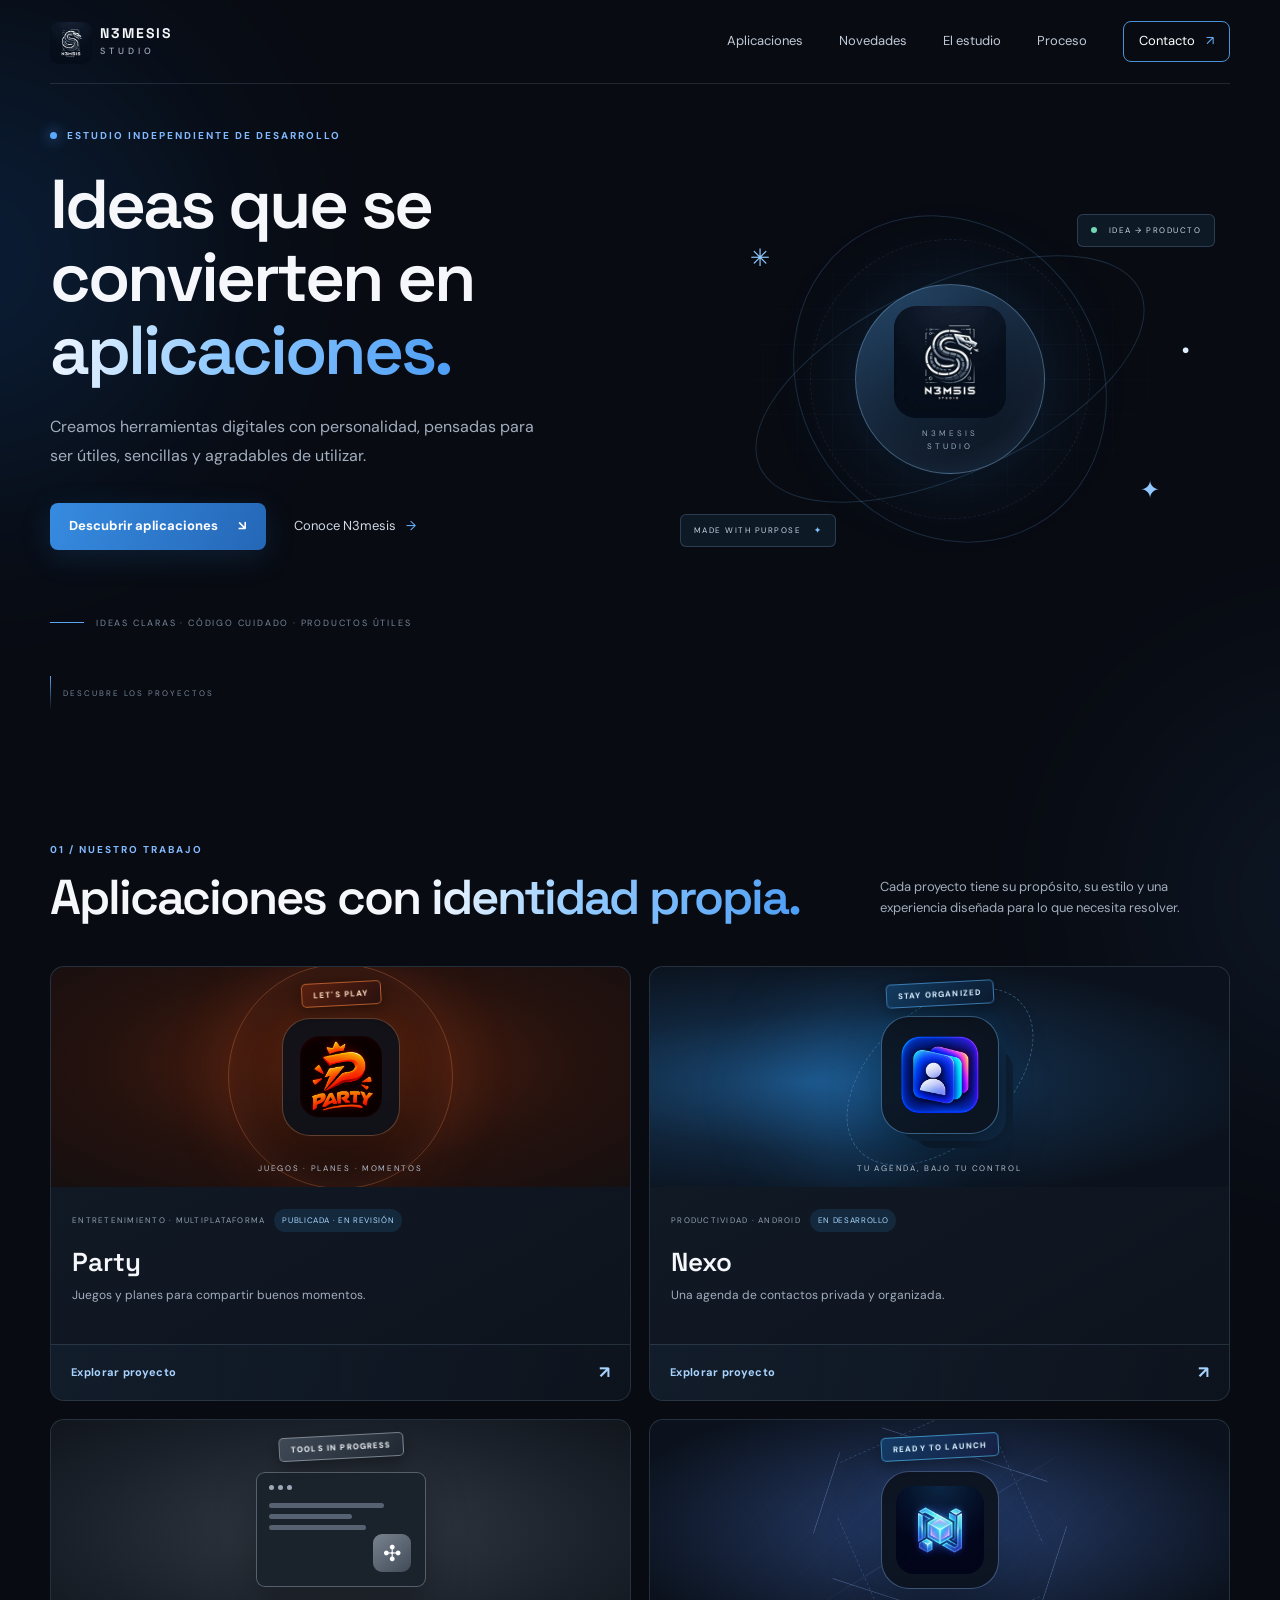
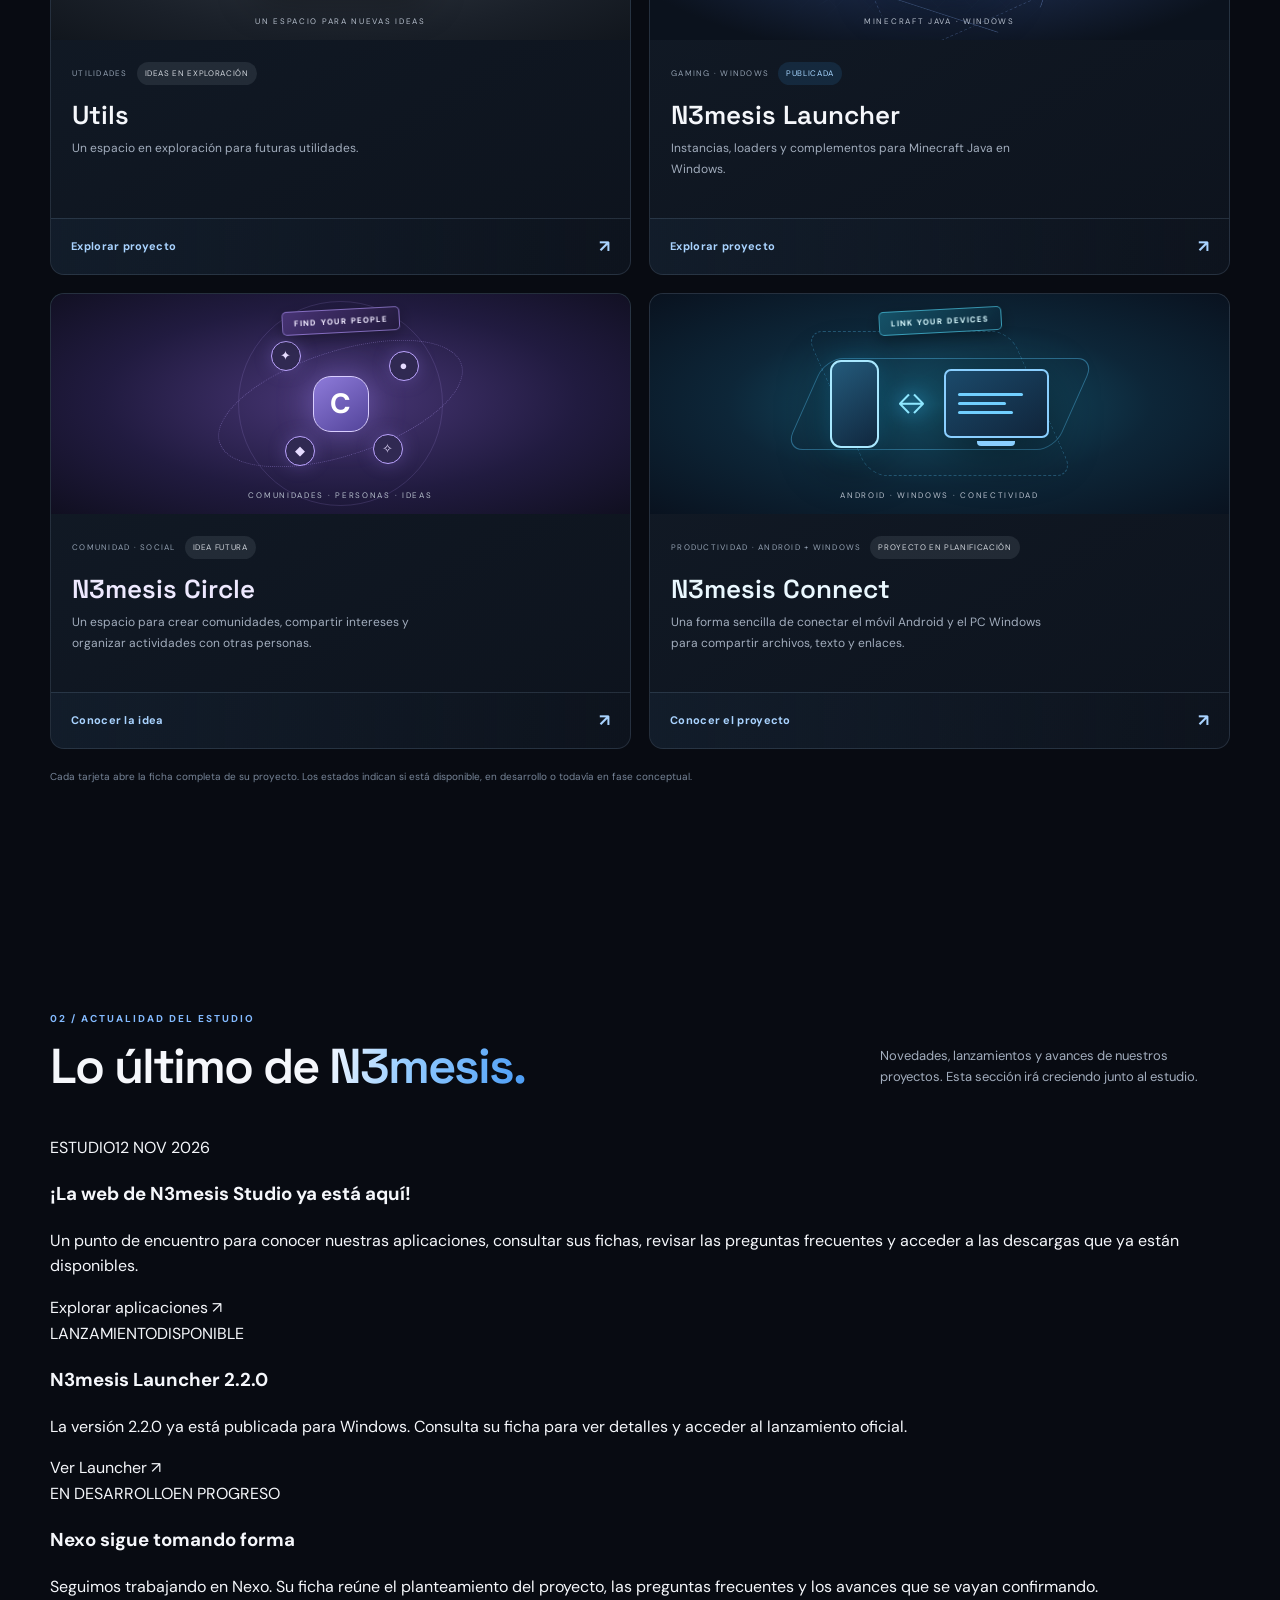
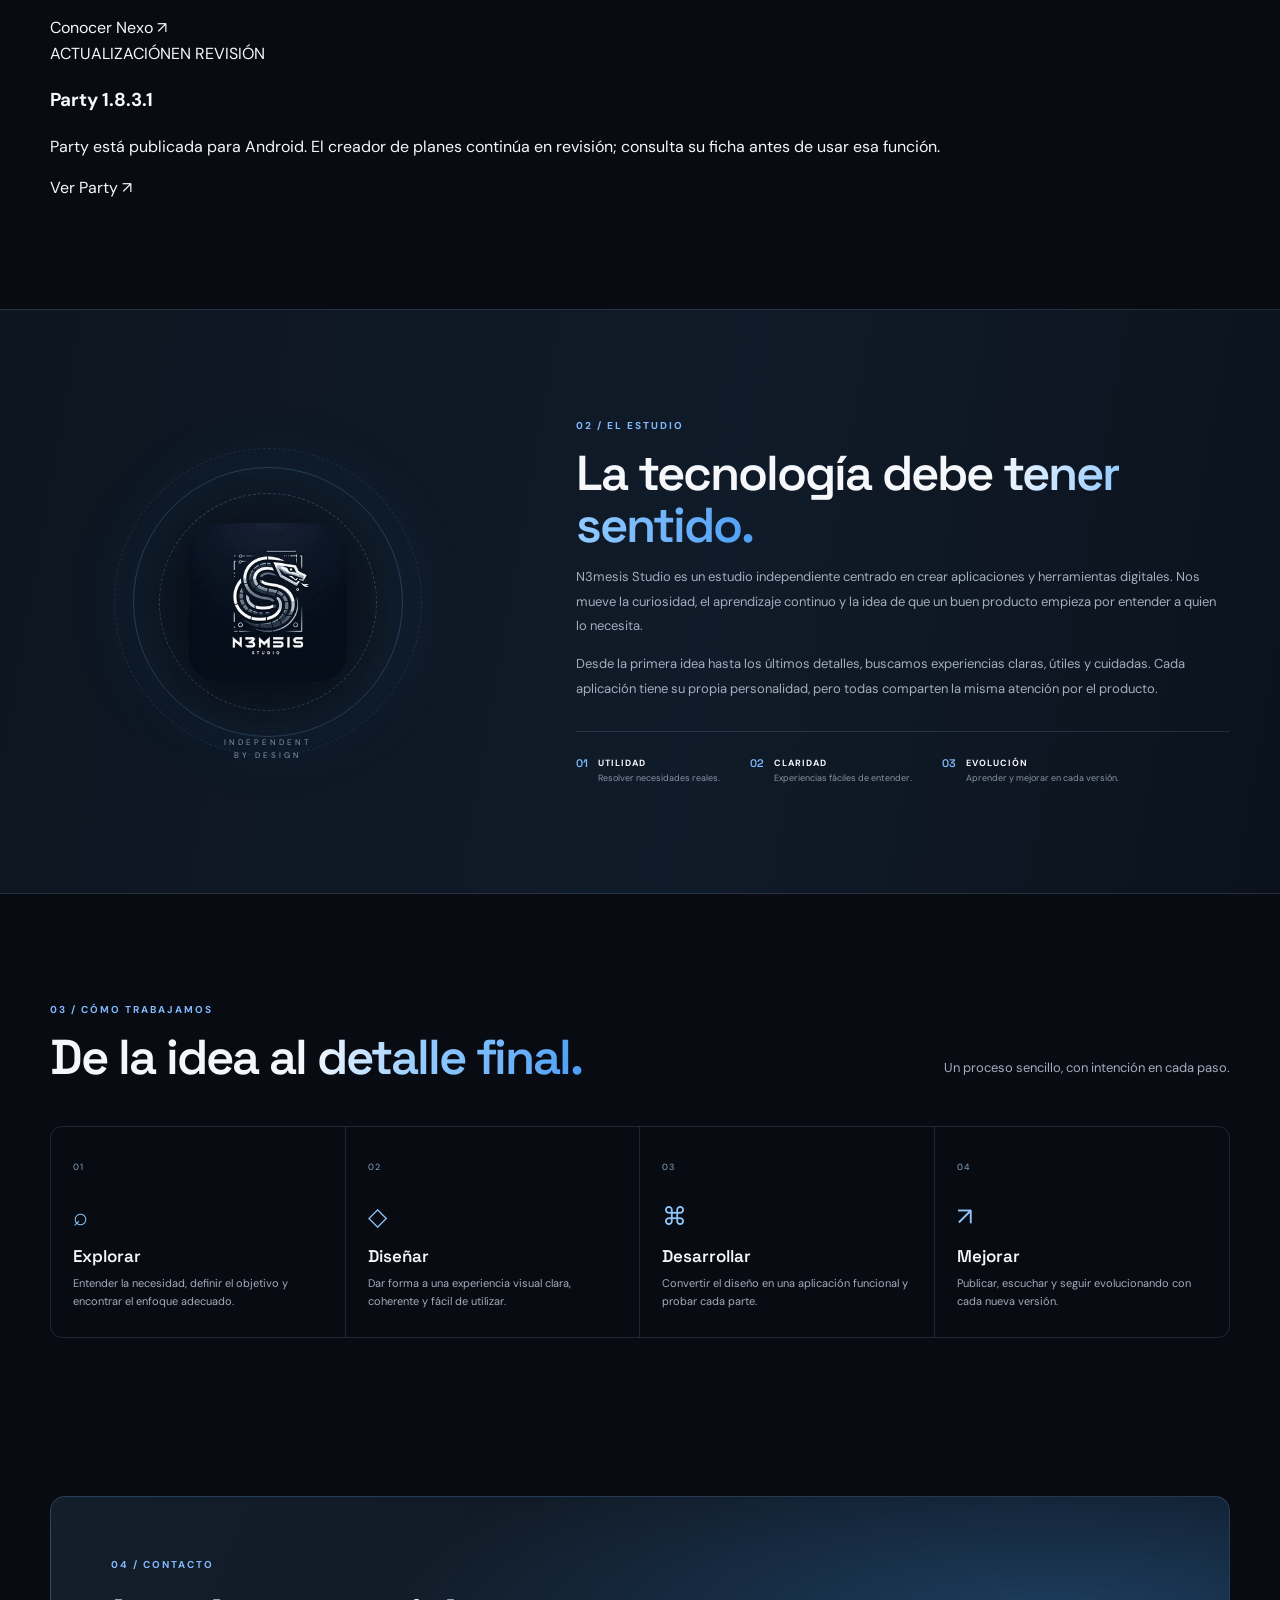
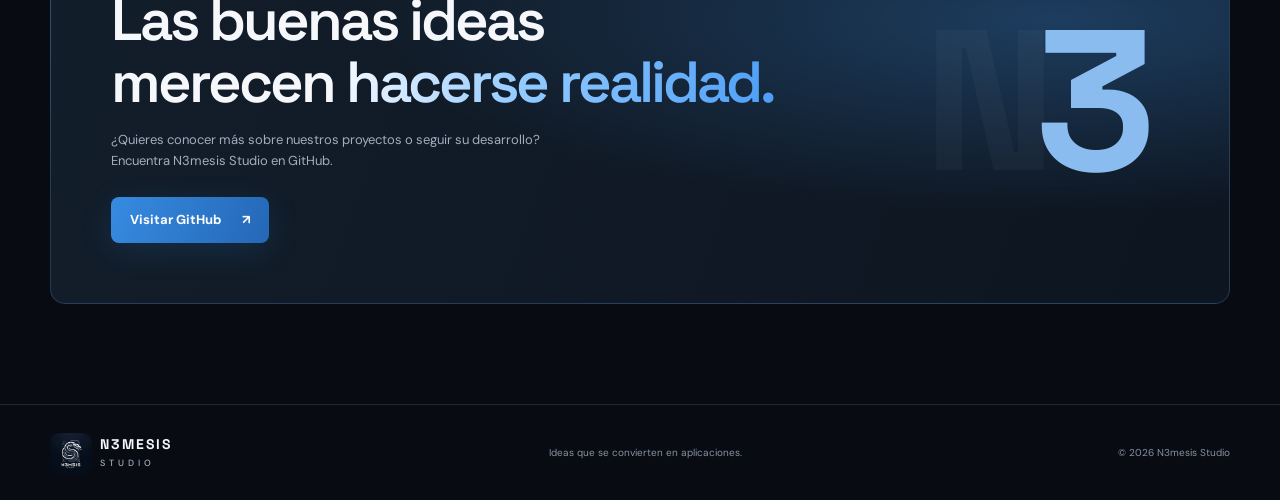
==== index.html @ 7f3885b1 "Add N3mesis Studio news section" ====
<!doctype html>
<html lang="es">
<head>
  <meta charset="utf-8">
  <meta name="viewport" content="width=device-width, initial-scale=1">
  <meta name="theme-color" content="#080b12">
  <meta name="description" content="N3mesis Studio crea aplicaciones y herramientas digitales. Descubre nuestros proyectos y herramientas.">
  <meta property="og:title" content="N3mesis Studio — Ideas que se convierten en aplicaciones">
  <meta property="og:description" content="Aplicaciones independientes diseñadas con intención. Conoce nuestros proyectos.">
  <meta property="og:type" content="website">
  <title>N3mesis Studio — Ideas que se convierten en aplicaciones</title>
  <link rel="icon" href="assets/icon.png" type="image/png">
  <link rel="preconnect" href="https://fonts.googleapis.com">
  <link rel="preconnect" href="https://fonts.gstatic.com" crossorigin>
  <link href="https://fonts.googleapis.com/css2?family=DM+Sans:wght@400;500;600;700&family=Space+Grotesk:wght@400;500;600;700&display=swap" rel="stylesheet">
  <link rel="stylesheet" href="styles.css">
  <script defer src="script.js"></script>
</head>
<body>
  <div class="ambient ambient-one" aria-hidden="true"></div>
  <div class="ambient ambient-two" aria-hidden="true"></div>

  <header class="site-header">
    <a class="brand" href="#inicio" aria-label="N3mesis Studio, inicio">
      <span class="brand-mark"><img class="brand-logo-image" src="assets/icon.png" alt=""></span>
      <span class="brand-name">N3MESIS<small>STUDIO</small></span>
    </a>
    <button class="menu-toggle" aria-label="Abrir menú" aria-expanded="false" aria-controls="main-nav"><span></span><span></span></button>
    <nav class="nav" id="main-nav">
      <a href="#proyectos">Aplicaciones</a>
      <a href="#novedades">Novedades</a>
      <a href="#estudio">El estudio</a>
      <a href="#proceso">Proceso</a>
      <a href="#contacto" class="nav-cta">Contacto <span>↗</span></a>
    </nav>
  </header>

  <main>
    <section class="hero section-wrap" id="inicio">
      <div class="hero-copy">
        <div class="eyebrow"><span class="pulse"></span> ESTUDIO INDEPENDIENTE DE DESARROLLO</div>
        <h1>Ideas que se convierten en <span class="gradient-text">aplicaciones.</span></h1>
        <p class="hero-lead">Creamos herramientas digitales con personalidad, pensadas para ser útiles, sencillas y agradables de utilizar.</p>
        <div class="hero-actions">
          <a class="button button-primary" href="#proyectos">Descubrir aplicaciones <span>↘</span></a>
          <a class="text-link" href="#estudio">Conoce N3mesis <span>→</span></a>
        </div>
        <div class="hero-meta"><span class="meta-line"></span><span>IDEAS CLARAS · CÓDIGO CUIDADO · PRODUCTOS ÚTILES</span></div>
      </div>
      <div class="hero-art" aria-label="Identidad visual de N3mesis Studio">
        <div class="hero-grid"></div>
        <div class="orbit orbit-a"></div><div class="orbit orbit-b"></div><div class="orbit orbit-c"></div>
        <div class="core core-studio"><img class="hero-studio-logo" src="assets/icon.png" alt="Logotipo de N3mesis Studio"><div class="core-caption">N3MESIS<br>STUDIO</div></div>
        <span class="spark spark-a">✳</span><span class="spark spark-b">✦</span><span class="spark spark-c">·</span>
        <div class="floating-chip chip-top"><i></i> IDEA → PRODUCTO</div>
        <div class="floating-chip chip-bottom">MADE WITH PURPOSE <b>✦</b></div>
      </div>
      <a class="scroll-cue" href="#proyectos"><span></span> DESCUBRE LOS PROYECTOS</a>
    </section>

    <section class="projects section-wrap section" id="proyectos">
      <div class="section-heading">
        <div><div class="eyebrow">01 / NUESTRO TRABAJO</div><h2>Aplicaciones con <span class="gradient-text">identidad propia.</span></h2></div>
        <p>Cada proyecto tiene su propósito, su estilo y una experiencia diseñada para lo que necesita resolver.</p>
      </div>

      <div class="project-grid">
        <a class="project-card project-party" href="party/" aria-label="Abrir ficha de party">
          <div class="project-visual visual-party" role="img" aria-label="Ilustración de la identidad naranja de Party">
            <div class="party-halo"></div><div class="app-logo-plaque party-logo-plaque"><img class="project-logo" src="assets/icon_party.png" alt="Logotipo de Party"></div>
            <span class="visual-label">JUEGOS · PLANES · MOMENTOS</span>
            <span class="visual-sticker">LET'S PLAY</span>
          </div>
          <div class="project-info">
            <div class="project-topline"><span class="project-type">ENTRETENIMIENTO · MULTIPLATAFORMA</span><span class="status status-progress">PUBLICADA · EN REVISIÓN</span></div>
            <h3>Party</h3>
            <p class="project-description">Juegos y planes para compartir buenos momentos.</p>
            
            
          </div>
        <span class="card-explore">Explorar proyecto <span aria-hidden="true">↗</span></span></a>

        <a class="project-card project-nexo" href="nexo/" aria-label="Abrir ficha de nexo">
          <div class="project-visual visual-nexo" role="img" aria-label="Ilustración de la identidad azul de Nexo">
            <div class="nexo-glow"></div><div class="app-logo-plaque nexo-logo-plaque"><img class="project-logo" src="assets/icon_nexo.png" alt="Logotipo de Nexo"></div>
            <span class="visual-label">TU AGENDA, BAJO TU CONTROL</span>
            <span class="nexo-orbit"></span><span class="visual-sticker nexo-sticker">STAY ORGANIZED</span>
          </div>
          <div class="project-info">
            <div class="project-topline"><span class="project-type">PRODUCTIVIDAD · ANDROID</span><span class="status status-progress">EN DESARROLLO</span></div>
            <h3>Nexo</h3>
            <p class="project-description">Una agenda de contactos privada y organizada.</p>
            
            
          </div>
        <span class="card-explore">Explorar proyecto <span aria-hidden="true">↗</span></span></a>

        <a class="project-card project-utils" href="utils/" aria-label="Abrir ficha de utils">
          <div class="project-visual visual-utils" role="img" aria-label="Ilustración gris neutra para Utils">
            <div class="utils-window"><div class="window-dots"><i></i><i></i><i></i></div><div class="utils-lines"><b></b><b></b><b></b></div><div class="utils-tile">✣</div></div>
            <span class="visual-label">UN ESPACIO PARA NUEVAS IDEAS</span><span class="visual-sticker utils-sticker">TOOLS IN PROGRESS</span>
          </div>
          <div class="project-info">
            <div class="project-topline"><span class="project-type">UTILIDADES</span><span class="status status-concept">IDEAS EN EXPLORACIÓN</span></div>
            <h3>Utils</h3>
            <p class="project-description">Un espacio en exploración para futuras utilidades.</p>
            
            
          </div>
        <span class="card-explore">Explorar proyecto <span aria-hidden="true">↗</span></span></a>

        <a class="project-card project-launcher" href="launcher/" aria-label="Abrir ficha de launcher">
          <div class="project-visual visual-launcher" role="img" aria-label="Identidad visual de N3mesis Launcher">
            <div class="launcher-circuit launcher-circuit-one"></div><div class="launcher-circuit launcher-circuit-two"></div><div class="launcher-crosshair" aria-hidden="true"></div>
            <div class="app-logo-plaque launcher-logo-plaque"><img class="project-logo" src="assets/icon_launcher.png" alt="Logotipo de N3mesis Launcher"></div>
            <span class="visual-label">MINECRAFT JAVA · WINDOWS</span><span class="visual-sticker launcher-sticker">READY TO LAUNCH</span>
          </div>
          <div class="project-info">
            <div class="project-topline"><span class="project-type">GAMING · WINDOWS</span><span class="status status-progress">PUBLICADA</span></div>
            <h3>N3mesis Launcher</h3>
            <p class="project-description">Instancias, loaders y complementos para Minecraft Java en Windows.</p>
            
            
          </div>
        <span class="card-explore">Explorar proyecto <span aria-hidden="true">↗</span></span></a>


        <a class="project-card project-circle" href="circle/" aria-label="Abrir ficha de N3mesis Circle">
          <div class="project-visual visual-circle" role="img" aria-label="Concepto visual de comunidades conectadas en N3mesis Circle">
            <div class="circle-rings circle-rings-one"></div><div class="circle-rings circle-rings-two"></div>
            <div class="circle-nodes"><i class="circle-node node-a">✦</i><i class="circle-node node-b">●</i><i class="circle-node node-c">◆</i><i class="circle-node node-d">✧</i><span class="circle-core">C</span></div>
            <span class="visual-label">COMUNIDADES · PERSONAS · IDEAS</span><span class="visual-sticker circle-sticker">FIND YOUR PEOPLE</span>
          </div>
          <div class="project-info">
            <div class="project-topline"><span class="project-type">COMUNIDAD · SOCIAL</span><span class="status status-concept">IDEA FUTURA</span></div>
            <h3>N3mesis Circle</h3>
            <p class="project-description">Un espacio para crear comunidades, compartir intereses y organizar actividades con otras personas.</p>
          </div>
          <span class="card-explore">Conocer la idea <span aria-hidden="true">↗</span></span>
        </a>

        <a class="project-card project-connect" href="connect/" aria-label="Abrir ficha de N3mesis Connect">
          <div class="project-visual visual-connect" role="img" aria-label="Concepto visual de N3mesis Connect, móvil y ordenador conectados">
            <div class="connect-signal connect-signal-one"></div><div class="connect-signal connect-signal-two"></div>
            <div class="connect-devices"><span class="connect-phone"></span><span class="connect-link">↔</span><span class="connect-pc"><i></i><i></i><i></i></span></div>
            <span class="visual-label">ANDROID · WINDOWS · CONECTIVIDAD</span><span class="visual-sticker connect-sticker">LINK YOUR DEVICES</span>
          </div>
          <div class="project-info">
            <div class="project-topline"><span class="project-type">PRODUCTIVIDAD · ANDROID + WINDOWS</span><span class="status status-concept">PROYECTO EN PLANIFICACIÓN</span></div>
            <h3>N3mesis Connect</h3>
            <p class="project-description">Una forma sencilla de conectar el móvil Android y el PC Windows para compartir archivos, texto y enlaces.</p>
          </div>
          <span class="card-explore">Conocer el proyecto <span aria-hidden="true">↗</span></span>
        </a>
      </div>
      <p class="section-footnote">Cada tarjeta abre la ficha completa de su proyecto. Los estados indican si está disponible, en desarrollo o todavía en fase conceptual.</p>
    </section>

    <section class="news section-wrap section" id="novedades">
      <div class="section-heading">
        <div><div class="eyebrow">02 / ACTUALIDAD DEL ESTUDIO</div><h2>Lo último de <span class="gradient-text">N3mesis.</span></h2></div>
        <p>Novedades, lanzamientos y avances de nuestros proyectos. Esta sección irá creciendo junto al estudio.</p>
      </div>
      <div class="news-grid">
        <article class="news-card news-featured">
          <div class="news-card-top"><span class="news-tag">ESTUDIO</span><time datetime="2026-11-12">12 NOV 2026</time></div>
          <h3>¡La web de N3mesis Studio ya está aquí!</h3>
          <p>Un punto de encuentro para conocer nuestras aplicaciones, consultar sus fichas, revisar las preguntas frecuentes y acceder a las descargas que ya están disponibles.</p>
          <a class="news-link" href="#proyectos">Explorar aplicaciones <span>↗</span></a>
        </article>
        <article class="news-card">
          <div class="news-card-top"><span class="news-tag">LANZAMIENTO</span><span class="news-status">DISPONIBLE</span></div>
          <h3>N3mesis Launcher 2.2.0</h3>
          <p>La versión 2.2.0 ya está publicada para Windows. Consulta su ficha para ver detalles y acceder al lanzamiento oficial.</p>
          <a class="news-link" href="launcher/">Ver Launcher <span>↗</span></a>
        </article>
        <article class="news-card">
          <div class="news-card-top"><span class="news-tag">EN DESARROLLO</span><span class="news-status">EN PROGRESO</span></div>
          <h3>Nexo sigue tomando forma</h3>
          <p>Seguimos trabajando en Nexo. Su ficha reúne el planteamiento del proyecto, las preguntas frecuentes y los avances que se vayan confirmando.</p>
          <a class="news-link" href="nexo/">Conocer Nexo <span>↗</span></a>
        </article>
        <article class="news-card">
          <div class="news-card-top"><span class="news-tag">ACTUALIZACIÓN</span><span class="news-status">EN REVISIÓN</span></div>
          <h3>Party 1.8.3.1</h3>
          <p>Party está publicada para Android. El creador de planes continúa en revisión; consulta su ficha antes de usar esa función.</p>
          <a class="news-link" href="party/">Ver Party <span>↗</span></a>
        </article>
      </div>
    </section>

    <section class="about section" id="estudio"><div class="section-wrap about-layout">
      <div class="about-mark"><img class="about-logo" src="assets/icon.png" alt="Logotipo de N3mesis Studio"><div class="about-ring"></div><span class="about-caption">INDEPENDENT<br>BY DESIGN</span></div>
      <div class="about-copy">
        <div class="eyebrow">02 / EL ESTUDIO</div>
        <h2>La tecnología debe <span class="gradient-text">tener sentido.</span></h2>
        <p>N3mesis Studio es un estudio independiente centrado en crear aplicaciones y herramientas digitales. Nos mueve la curiosidad, el aprendizaje continuo y la idea de que un buen producto empieza por entender a quien lo necesita.</p>
        <p>Desde la primera idea hasta los últimos detalles, buscamos experiencias claras, útiles y cuidadas. Cada aplicación tiene su propia personalidad, pero todas comparten la misma atención por el producto.</p>
        <div class="values">
          <div><b>01</b><span>UTILIDAD<br><small>Resolver necesidades reales.</small></span></div>
          <div><b>02</b><span>CLARIDAD<br><small>Experiencias fáciles de entender.</small></span></div>
          <div><b>03</b><span>EVOLUCIÓN<br><small>Aprender y mejorar en cada versión.</small></span></div>
        </div>
      </div>
    </div></section>

    <section class="process section-wrap section" id="proceso">
      <div class="section-heading"><div><div class="eyebrow">03 / CÓMO TRABAJAMOS</div><h2>De la idea al <span class="gradient-text">detalle final.</span></h2></div><p>Un proceso sencillo, con intención en cada paso.</p></div>
      <div class="steps">
        <article><span class="step-number">01</span><div class="step-icon">⌕</div><h3>Explorar</h3><p>Entender la necesidad, definir el objetivo y encontrar el enfoque adecuado.</p></article>
        <article><span class="step-number">02</span><div class="step-icon">◇</div><h3>Diseñar</h3><p>Dar forma a una experiencia visual clara, coherente y fácil de utilizar.</p></article>
        <article><span class="step-number">03</span><div class="step-icon">⌘</div><h3>Desarrollar</h3><p>Convertir el diseño en una aplicación funcional y probar cada parte.</p></article>
        <article><span class="step-number">04</span><div class="step-icon">↗</div><h3>Mejorar</h3><p>Publicar, escuchar y seguir evolucionando con cada nueva versión.</p></article>
      </div>
    </section>

    <section class="contact section-wrap section" id="contacto">
      <div class="contact-panel"><div class="contact-decoration">N<span>3</span></div><div class="eyebrow">04 / CONTACTO</div><h2>Las buenas ideas<br>merecen <span class="gradient-text">hacerse realidad.</span></h2><p>¿Quieres conocer más sobre nuestros proyectos o seguir su desarrollo? Encuentra N3mesis Studio en GitHub.</p><a class="button button-primary" href="https://github.com/Ocelote9547" target="_blank" rel="noopener">Visitar GitHub <span>↗</span></a></div>
    </section>
  </main>

  <footer class="footer"><div class="section-wrap footer-inner"><a class="brand" href="#inicio"><span class="brand-mark"><img class="brand-logo-image" src="assets/icon.png" alt=""></span><span class="brand-name">N3MESIS<small>STUDIO</small></span></a><span class="footer-tagline">Ideas que se convierten en aplicaciones.</span><span class="copyright">© <span id="year"></span> N3mesis Studio</span></div></footer>
</body>
</html>
---- styles.css ----
:root{
  --bg:#080b12;--surface:#101722;--surface-2:#131d2a;--text:#f5f7fb;--muted:#a2adbd;
  --blue:#4d9cff;--blue-bright:#69b4ff;--line:rgba(156,184,218,.16);
  --font:'DM Sans',sans-serif;--display:'Space Grotesk',sans-serif;
}
*{box-sizing:border-box}
html{scroll-behavior:smooth;scroll-padding-top:92px}
body{margin:0;background:var(--bg);color:var(--text);font-family:var(--font);line-height:1.6;overflow-x:hidden}
a{color:inherit;text-decoration:none}
.ambient{position:absolute;z-index:-1;pointer-events:none;filter:blur(105px);opacity:.18;border-radius:50%}
.ambient-one{width:440px;height:440px;background:#176acb;top:40px;left:-250px}
.ambient-two{width:390px;height:390px;background:#284e79;top:700px;right:-250px}
.section-wrap{width:min(1180px,calc(100% - 48px));margin-inline:auto}
.site-header{height:84px;display:flex;align-items:center;justify-content:space-between;width:min(1180px,calc(100% - 48px));margin:auto;border-bottom:1px solid var(--line);position:relative;z-index:5}
.brand{display:flex;align-items:center;gap:11px}
.brand-mark{width:39px;height:39px;border-radius:11px;background:linear-gradient(140deg,#f5f8fc,#9fb8d3);color:#08111d;display:grid;place-items:center;font:700 22px var(--display);box-shadow:0 7px 24px #0a68c344}
.brand-mark span{color:#237bd1}
.brand-name{font:700 14px var(--display);letter-spacing:2px;line-height:1.05}
.brand-name small{display:block;font:500 9px var(--font);letter-spacing:4px;color:var(--muted);margin-top:5px}
.nav{display:flex;align-items:center;gap:36px;font-size:13px;color:#c0cad7}
.nav a:hover,.text-link:hover{color:#fff}
.nav-cta{border:1px solid #4c91d6;border-radius:8px;padding:9px 15px;color:#fff}
.nav-cta span{color:var(--blue-bright);margin-left:8px}
.menu-toggle{display:none}
.hero{min-height:650px;display:grid;grid-template-columns:1.05fr .95fr;align-items:center;position:relative;padding-top:30px;padding-bottom:90px}
.eyebrow{font-size:10px;font-weight:700;letter-spacing:2px;color:#83baff;display:flex;align-items:center;gap:10px}
.pulse{width:7px;height:7px;border-radius:50%;background:#5aaaff;box-shadow:0 0 14px #479dff}
.hero h1,.section-heading h2,.about h2,.contact h2{font:600 clamp(42px,5.4vw,70px)/1.06 var(--display);letter-spacing:-3px;margin:24px 0}
.gradient-text{background:linear-gradient(100deg,#f4f8ff 0%,#91caff 42%,#4c9df5 100%);-webkit-background-clip:text;background-clip:text;color:transparent}
.hero-lead{font-size:16px;line-height:1.85;color:var(--muted);max-width:510px}
.hero-actions{display:flex;align-items:center;gap:28px;margin-top:32px}
.button{display:inline-flex;align-items:center;gap:20px;padding:13px 19px;border-radius:8px;font-size:13px;font-weight:700;transition:transform .2s,filter .2s}
.button-primary{background:linear-gradient(110deg,#368be0,#2567b7);box-shadow:0 8px 30px #2678c52e;color:#fff}
.button-primary:hover{filter:brightness(1.13);transform:translateY(-2px)}
.text-link{font-size:13px;color:#d0d9e5}
.text-link span{color:var(--blue-bright);margin-left:7px}
.hero-meta{display:flex;align-items:center;gap:12px;color:#78879a;font-size:9px;letter-spacing:1.8px;margin-top:66px}
.meta-line{width:34px;height:1px;background:#58a6f4}
.hero-art{height:460px;position:relative;display:grid;place-items:center}
.hero-grid{position:absolute;inset:12% 4%;background-image:linear-gradient(rgba(87,145,202,.08) 1px,transparent 1px),linear-gradient(90deg,rgba(87,145,202,.08) 1px,transparent 1px);background-size:35px 35px;mask-image:radial-gradient(ellipse,black,transparent 70%)}
.orbit{position:absolute;border:1px solid #6da9df35;border-radius:50%;transform:rotate(-25deg)}
.orbit-a{width:420px;height:190px}.orbit-b{width:340px;height:300px;transform:rotate(55deg)}.orbit-c{width:280px;height:280px;border-style:dashed;opacity:.6}
.core{width:190px;height:190px;border-radius:50%;background:radial-gradient(circle at 35% 25%,#25496d,#101a29 68%);border:1px solid #8fc5f366;box-shadow:0 0 85px #2877bb3d,inset 0 0 45px #64a7df22;display:flex;align-items:center;justify-content:center;flex-direction:column;z-index:1}
.core-inner{font:700 74px var(--display);letter-spacing:-8px;background:linear-gradient(140deg,#fff,#b8d9f8 60%,#65b5ff);background-clip:text;color:transparent}
.core-inner span{font-size:45px}
.core-caption{font-size:8px;letter-spacing:3px;text-align:center;color:#a9bdd2;line-height:1.6}
.floating-chip{position:absolute;border:1px solid #80b5e13d;background:#101b29e8;border-radius:6px;padding:9px 13px;font-size:8px;letter-spacing:1.5px;color:#c8d6e6;z-index:2}
.chip-top{top:65px;right:15px}.chip-top i{display:inline-block;width:6px;height:6px;border-radius:50%;background:#71d6b4;margin-right:8px}
.chip-bottom{bottom:62px;left:10px}.chip-bottom b{color:#82bfff;margin-left:9px}
.spark{position:absolute;color:#91c9ff;font-size:24px}.spark-a{top:90px;left:80px}.spark-b{right:70px;bottom:100px}.spark-c{top:160px;right:40px;font-size:50px;color:#dceeff}
.scroll-cue{position:absolute;bottom:24px;left:0;display:flex;align-items:center;gap:12px;font-size:8px;letter-spacing:2px;color:#778598}
.scroll-cue span{height:34px;width:1px;background:linear-gradient(#5aa8f5,transparent)}
.section{padding-top:108px;padding-bottom:108px}
.section-heading{display:flex;align-items:end;justify-content:space-between;gap:40px;margin-bottom:42px}
.section-heading h2,.about h2{font-size:clamp(34px,4vw,49px);letter-spacing:-2px;margin:14px 0 0}
.section-heading>p{max-width:350px;color:var(--muted);font-size:13px;margin:0 0 5px}
.project-grid{display:grid;grid-template-columns:repeat(2,minmax(0,1fr));gap:18px;align-items:stretch}
.project-card{border:1px solid var(--line);background:linear-gradient(150deg,#121b27,#0d131d);border-radius:14px;overflow:hidden;transition:transform .25s,border-color .25s,box-shadow .25s;min-width:0}
.project-card:hover{transform:translateY(-5px);border-color:#7db7ed66;box-shadow:0 18px 48px #0005}
.project-visual{height:220px;position:relative;overflow:hidden;display:grid;place-items:center}
.visual-party{background:radial-gradient(ellipse at 50% 44%,#54210f,#25120e 58%,#160f10)}
.party-halo{position:absolute;width:225px;height:225px;border-radius:50%;border:1px solid #ff8c4e4f;box-shadow:0 0 70px #ff5a1d20,inset 0 0 45px #ff6b3020}
.party-orb{position:absolute;border-radius:50%;filter:blur(1px)}
.orb-one{width:74px;height:74px;background:linear-gradient(135deg,#ffb04d,#f04b16);left:22%;top:28%;box-shadow:0 0 48px #ff642b70}
.orb-two{width:46px;height:46px;background:linear-gradient(135deg,#ffdb8a,#ff6a22);right:22%;top:25%}
.orb-three{width:28px;height:28px;background:#ff8b43;right:30%;bottom:25%}
.party-word{font:700 48px var(--display);letter-spacing:-3px;text-shadow:0 0 35px #ff6a3680;z-index:1;color:#fff2e8}
.party-word span{color:#ff813b}
.visual-label{position:absolute;bottom:17px;font-size:8px;letter-spacing:1.7px;color:#b5becb}
.visual-sticker{position:absolute;top:19px;right:17px;border:1px solid #ff9b5a75;color:#ffd0a7;border-radius:4px;padding:5px 8px;font-size:8px;letter-spacing:1px;transform:rotate(5deg)}
.visual-nexo{background:radial-gradient(ellipse at 50% 45%,#183e67,#0d1a2a 65%,#0b121d)}
.nexo-glow{position:absolute;width:180px;height:180px;border-radius:50%;background:#258fe933;filter:blur(38px)}
.nexo-frame{z-index:1;width:130px;height:142px;border:1px solid #6bb7f477;border-radius:24px;background:linear-gradient(145deg,#1c4162d9,#101d30);box-shadow:0 15px 50px #126eb844;display:flex;flex-direction:column;align-items:center;justify-content:center;gap:12px;transform:rotate(-5deg)}
.nexo-symbol{width:60px;height:60px;border:2px solid #b8e0ff;border-radius:18px;display:grid;place-items:center;color:#e0f2ff;font:600 34px var(--display)}
.nexo-lines{width:67px;display:grid;gap:5px}.nexo-lines i{height:3px;border-radius:3px;background:#7bb7e5a8}.nexo-lines i:nth-child(2){width:75%}.nexo-lines i:nth-child(3){width:55%}
.nexo-orbit{position:absolute;width:250px;height:96px;border:1px solid #6eafe866;border-radius:50%;transform:rotate(-30deg)}
.visual-utils{background:radial-gradient(ellipse at 50% 50%,#343b45,#1a2029 68%,#11161d)}
.utils-window{width:170px;height:115px;border:1px solid #9ba6b477;background:#1a222c;border-radius:9px;padding:12px;box-shadow:0 15px 40px #0005;position:relative}
.window-dots{display:flex;gap:4px}.window-dots i{width:5px;height:5px;border-radius:50%;background:#9ba8b7}
.utils-lines{display:grid;gap:6px;margin-top:13px}.utils-lines b{height:5px;border-radius:4px;background:#566271;width:80%}.utils-lines b:nth-child(2){width:58%}.utils-lines b:nth-child(3){width:68%}
.utils-tile{position:absolute;right:14px;bottom:14px;width:38px;height:38px;border-radius:9px;background:linear-gradient(140deg,#78838f,#414b57);display:grid;place-items:center;font-size:22px;color:#fff}
.project-info{padding:22px 21px 23px;display:flex;flex-direction:column;height:calc(100% - 220px)}
.project-topline{display:flex;justify-content:space-between;align-items:center;gap:9px;flex-wrap:wrap}
.project-type{font-size:8px;letter-spacing:1.25px;color:#93a0b1}
.status{font-size:8px;letter-spacing:.65px;padding:5px 8px;border-radius:20px;white-space:nowrap}
.status-progress{color:#a7d6ff;background:#328bd326}.status-ready{color:#ffc08d;background:#f4772c24}.status-concept{color:#d0d5dc;background:#aab3be20}
.project-info h3{font:600 26px var(--display);margin:13px 0 6px}
.project-description{font-size:12px;color:var(--muted);margin:0 0 15px;line-height:1.75}
.feature-chips{display:flex;gap:6px;flex-wrap:wrap;margin:0 0 15px}
.feature-chips span{font-size:9px;color:#bdcbd9;border:1px solid #94abc32a;background:#ffffff06;border-radius:20px;padding:5px 8px}
.project-party .feature-chips span{border-color:#f18c4b35;color:#ffc39c}
.project-nexo .feature-chips span{border-color:#5ba9e83a;color:#b5dcff}
.project-utils .feature-chips span{border-color:#aeb7c033;color:#c5cbd2}
.feature-details{border-top:1px solid var(--line);border-bottom:1px solid var(--line);margin:0 0 16px}
.feature-details summary{list-style:none;cursor:pointer;padding:11px 0;color:#dce8f4;font-size:11px;font-weight:700;display:flex;justify-content:space-between;align-items:center}
.feature-details summary::-webkit-details-marker{display:none}
.feature-details summary span{font-size:16px;color:var(--blue-bright);transition:transform .2s}
.feature-details[open] summary span{transform:rotate(45deg)}
.project-party .feature-details summary span{color:#ff9657}
.details-content{display:grid;gap:13px;padding:2px 0 15px}
.details-content h4{font-size:10px;letter-spacing:.6px;margin:0 0 3px;color:#edf4fb}
.details-content p{font-size:10px;line-height:1.7;color:#9eacbd;margin:0}
.project-links{display:flex;align-items:center;gap:12px;flex-wrap:wrap;margin-top:auto;padding-top:2px}
.small-link{font-size:11px;color:#91c9ff}.small-link span{margin-left:6px}
.muted-note{font-size:10px;color:#8995a5}
.section-footnote{font-size:10px;color:#778598;margin-top:20px}
.about{background:linear-gradient(100deg,#0d1520,#101b29 55%,#0b121c);border-block:1px solid var(--line)}
.about-layout{display:grid;grid-template-columns:.8fr 1.2fr;align-items:center;gap:90px}
.about-mark{height:330px;display:grid;place-items:center;position:relative}
.about-monogram{font:700 115px var(--display);letter-spacing:-13px;background:linear-gradient(140deg,#f5f8fc,#8dbce8 70%,#4598e6);background-clip:text;color:transparent;z-index:1}
.about-monogram span{color:#65aef0}
.about-ring{position:absolute;width:270px;height:270px;border:1px solid #69a9df45;border-radius:50%;box-shadow:0 0 70px #2579bb20,inset 0 0 60px #2878b317}
.about-ring:before,.about-ring:after{content:"";position:absolute;inset:25px;border:1px dashed #7ca9d54d;border-radius:50%}
.about-ring:after{inset:-20px;border-color:#4c80d633}
.about-caption{position:absolute;bottom:5px;font-size:8px;letter-spacing:3px;text-align:center;color:#8798ac}
.about-copy>p{font-size:13px;color:var(--muted);line-height:1.9;max-width:650px}
.values{display:flex;gap:30px;margin-top:30px;padding-top:24px;border-top:1px solid var(--line)}
.values>div{display:flex;gap:10px;align-items:flex-start}.values b{font:600 11px var(--display);color:#7fbafa}
.values span{font-size:9px;letter-spacing:1px;font-weight:700}.values small{font-size:9px;letter-spacing:0;color:#8794a5;font-weight:400}
.steps{display:grid;grid-template-columns:repeat(4,1fr);border:1px solid var(--line);border-radius:12px;overflow:hidden}
.steps article{padding:25px 22px;position:relative;min-height:210px;border-right:1px solid var(--line)}.steps article:last-child{border:0}
.step-number{font-size:9px;color:#87a6c6;letter-spacing:1px}.step-icon{font-size:25px;color:#8fc6f7;margin:19px 0 8px}
.steps h3{font:600 17px var(--display);margin:0 0 7px}.steps p{font-size:11px;color:var(--muted);line-height:1.7;margin:0}
.contact{padding-top:50px;padding-bottom:100px}
.contact-panel{position:relative;overflow:hidden;border:1px solid #639bd644;border-radius:15px;padding:60px;background:radial-gradient(ellipse at 85% 30%,#1d3d5f 0%,transparent 48%),linear-gradient(110deg,#131e2b,#0d1520)}
.contact h2{font-size:clamp(38px,5vw,58px);margin:17px 0}
.contact p{font-size:13px;color:var(--muted);max-width:470px;margin-bottom:25px}
.contact-decoration{position:absolute;right:8%;top:50%;transform:translateY(-50%);font:700 200px var(--display);letter-spacing:-22px;color:#ffffff08;pointer-events:none}
.contact-decoration span{color:#8abcf0}
.footer{border-top:1px solid var(--line)}.footer-inner{min-height:95px;display:flex;align-items:center;justify-content:space-between;gap:20px}
.footer-tagline,.copyright{font-size:10px;color:#8793a3}.copyright{white-space:nowrap}
@media(max-width:980px){.project-grid{grid-template-columns:repeat(2,minmax(0,1fr))}.project-info{height:auto;min-height:0}}
@media(max-width:800px){
 .hero{grid-template-columns:1fr;padding-top:85px;min-height:auto}.hero-art{height:360px;margin-top:20px}.hero-copy{max-width:650px}.hero-meta{margin-top:40px}
 .about-layout{gap:35px}.about-mark{height:260px}.about-ring{width:220px;height:220px}.about-monogram{font-size:95px}
 .steps{grid-template-columns:repeat(2,1fr)}.steps article:nth-child(2){border-right:0}.steps article:nth-child(-n+2){border-bottom:1px solid var(--line)}
}
@media(max-width:600px){
 .section-wrap,.site-header{width:min(100% - 36px,1180px)}.site-header{height:72px}
 .menu-toggle{display:flex;flex-direction:column;gap:5px;background:none;border:0;padding:10px}.menu-toggle span{width:22px;height:2px;background:#d8e5f2}
 .nav{display:none;position:absolute;top:71px;left:0;right:0;padding:18px;background:#101925;border:1px solid var(--line);border-radius:0 0 12px 12px;flex-direction:column;align-items:stretch;gap:16px}
 .nav.open{display:flex}.nav-cta{text-align:center}
 .hero{padding-top:70px;padding-bottom:75px}.hero h1{font-size:47px;letter-spacing:-2.5px}.hero-lead{font-size:14px}.hero-actions{gap:18px;flex-wrap:wrap}
 .hero-art{height:300px}.orbit-a{width:310px;height:150px}.orbit-b{width:270px;height:240px}.orbit-c{width:230px;height:230px}
 .core{width:150px;height:150px}.core-inner{font-size:58px}.chip-top{right:0;top:35px}.chip-bottom{left:0;bottom:35px}
 .spark-a{left:15px}.section{padding-top:75px;padding-bottom:75px}.section-heading{display:block}
 .section-heading h2,.about h2{font-size:38px}.section-heading>p{margin-top:15px}
 .project-grid{grid-template-columns:1fr}.project-party{grid-column:auto}.project-visual,.project-party .project-visual{height:205px}
 .project-info{padding:20px}.project-topline{align-items:flex-start}
 .about-layout{grid-template-columns:1fr;gap:20px}.about-mark{height:220px}.about-copy>p{font-size:12px}
 .values{gap:15px;flex-wrap:wrap}.steps{grid-template-columns:1fr}
 .steps article{min-height:0;border-right:0;border-bottom:1px solid var(--line)!important;padding:22px}
 .steps article:last-child{border-bottom:0!important}.step-icon{margin:10px 0 4px}
 .contact{padding-top:25px}.contact-panel{padding:35px 25px}.contact-decoration{font-size:130px;right:-10px}
 .footer-inner{padding-block:23px;flex-wrap:wrap}.footer-tagline{order:3;width:100%}.copyright{margin-left:auto}
}
@media(prefers-reduced-motion:reduce){html{scroll-behavior:auto}*,*::before,*::after{transition:none!important}}


/* Logos oficiales del estudio y de las aplicaciones */
.brand-mark{background:transparent;box-shadow:none;border-radius:0;overflow:visible}
.brand-logo-image{display:block;width:42px;height:42px;object-fit:contain;border-radius:9px}
.core-studio{gap:9px}
.hero-studio-logo{display:block;width:112px;height:112px;object-fit:contain;border-radius:22px;filter:drop-shadow(0 12px 25px #0005)}
.app-logo-plaque{position:relative;z-index:1;width:118px;height:118px;display:grid;place-items:center;border:1px solid #ffffff28;border-radius:28px;background:#0b111bd9;box-shadow:0 16px 48px #0006,inset 0 1px #ffffff12;backdrop-filter:blur(8px)}
.project-logo{display:block;width:88px;height:88px;object-fit:contain;border-radius:18px}
.party-logo-plaque{border-color:#ff9b5a55;box-shadow:0 16px 48px #0007,0 0 42px #ff6c2930}
.nexo-logo-plaque{border-color:#6bb7f477;box-shadow:0 16px 48px #0007,0 0 42px #168ce833}
.about-logo{position:relative;z-index:1;display:block;width:158px;height:158px;object-fit:contain;border-radius:28px;filter:drop-shadow(0 16px 30px #0006)}
@media(max-width:600px){.brand-logo-image{width:38px;height:38px}.hero-studio-logo{width:94px;height:94px}.app-logo-plaque{width:106px;height:106px}.project-logo{width:80px;height:80px}.about-logo{width:138px;height:138px}}

/* Navegación hacia las fichas individuales */
.project-links .small-link{display:inline-flex;align-items:center;font-weight:700}
.project-links .small-link:hover{color:#d6ebff}

/* Identidad provisional de N3mesis Launcher */
.visual-launcher{background:radial-gradient(ellipse at 50% 45%,#223c63,#111a2b 66%,#0b121d)}
.launcher-orbit{position:absolute;border:1px solid #8db5ff55;border-radius:50%;transform:rotate(-28deg)}
.launcher-orbit-one{width:250px;height:100px}
.launcher-orbit-two{width:205px;height:170px;transform:rotate(48deg);border-style:dashed;opacity:.7}
.launcher-logo-plaque{border-color:#8db5ff66;box-shadow:0 16px 48px #0007,0 0 42px #4b85e833}
.project-launcher .feature-chips span{border-color:#8db5ff40;color:#c6d8ff}


/* Tarjetas completas como enlaces: la ficha se abre desde cualquier punto */
.project-card{position:relative;display:flex;flex-direction:column;cursor:pointer;text-align:left}
.project-card-hit{position:absolute;inset:0;z-index:4;border-radius:inherit}
.project-card-hit:focus-visible{outline:3px solid #8fc6ff;outline-offset:4px}
.project-meta{margin-top:auto;padding-top:10px;font-size:10px;color:#91a0b2}
.project-info{flex:1}
.project-card:hover .project-info h3{color:#a9d3ff}
.project-card:focus-within{outline:2px solid #78baff;outline-offset:3px}

/* Ajustes de composición y legibilidad en pantallas táctiles */
@media(max-width:800px){
 .section-wrap,.site-header{width:calc(100% - 40px)}
 .hero{gap:10px;overflow:hidden}
 .hero-art{max-width:100%;min-width:0}
 .section-heading{gap:18px}
 .about-layout{grid-template-columns:.7fr 1.3fr}
}
@media(max-width:600px){
 html{scroll-padding-top:76px}
 .section-wrap,.site-header{width:calc(100% - 32px)}
 .site-header{height:68px}
 .brand{gap:8px}
 .brand-name{font-size:12px;letter-spacing:1.5px}
 .hero{padding-top:54px;padding-bottom:60px}
 .hero h1{font-size:clamp(38px,11vw,48px);line-height:1.08;letter-spacing:-2px;margin:18px 0}
 .eyebrow{font-size:9px;letter-spacing:1.35px;line-height:1.5}
 .hero-lead{font-size:14px;line-height:1.75}
 .hero-actions{align-items:flex-start;flex-direction:column;gap:16px}
 .hero-meta{font-size:8px;line-height:1.6;letter-spacing:1px;margin-top:30px}
 .hero-art{height:270px;margin-top:10px;overflow:hidden}
 .orbit-a{width:min(300px,95vw);height:135px}
 .orbit-b{width:min(250px,80vw);height:220px}
 .orbit-c{width:205px;height:205px}
 .core{width:138px;height:138px}
 .hero-studio-logo{width:84px;height:84px}
 .floating-chip{font-size:7px;padding:7px 9px;letter-spacing:1px}
 .chip-top{top:22px;right:2px}.chip-bottom{bottom:22px;left:2px}
 .spark-a{top:42px;left:12px}.spark-b{right:18px;bottom:48px}
 .scroll-cue{bottom:8px;font-size:7px}
 .section{padding-top:62px;padding-bottom:62px}
 .section-heading{margin-bottom:25px}
 .section-heading h2,.about h2{font-size:clamp(31px,9vw,38px);line-height:1.12;letter-spacing:-1.5px}
 .section-heading>p{font-size:12px;line-height:1.75}
 .project-grid{gap:14px}
 .project-card{border-radius:12px}
 .project-visual,.project-party .project-visual{height:180px}
 .project-info{padding:17px}
 .project-info h3{font-size:23px;margin-top:10px}
 .project-description{font-size:12px;line-height:1.7;margin-bottom:12px}
 .project-type{font-size:7px;letter-spacing:1px}
 .status{font-size:7px;padding:4px 7px}
 .feature-chips{gap:5px;margin-bottom:4px}
 .feature-chips span{font-size:8px;padding:4px 7px}
 .section-footnote{font-size:9px;line-height:1.6}
 .about-layout{grid-template-columns:1fr;gap:14px}
 .about-mark{height:190px}
 .about-ring{width:180px;height:180px}
 .about-logo{width:118px;height:118px}
 .about-copy>p{font-size:12px;line-height:1.8}
 .values{gap:14px;margin-top:22px;padding-top:18px}
 .values>div{min-width:calc(50% - 10px)}
 .contact-panel{padding:29px 21px}
 .contact h2{font-size:clamp(34px,9vw,44px);letter-spacing:-1.5px}
 .contact p{font-size:12px;line-height:1.75}
 .footer-inner{gap:12px}
 .footer-tagline{font-size:9px}
 .copyright{font-size:9px}
}
@media(max-width:360px){
 .section-wrap,.site-header{width:calc(100% - 26px)}
 .project-topline{gap:6px}
 .project-type{max-width:58%}
 .status{white-space:normal;text-align:center}
 .hero h1{font-size:37px}
 .values{display:grid;grid-template-columns:1fr 1fr}
}


/* Tarjetas-enlace reales: superficie completa, accesible con ratón y teclado */
a.project-card{display:flex;flex-direction:column;position:relative;min-width:0;color:inherit;text-decoration:none;cursor:pointer;isolation:isolate}
a.project-card .project-info{display:flex;flex:1;flex-direction:column;align-items:flex-start}
a.project-card .project-description{max-width:48ch}
a.project-card .card-explore{display:flex;align-items:center;justify-content:space-between;width:100%;margin-top:auto;padding:14px 20px;border-top:1px solid var(--line);font-size:11px;font-weight:700;letter-spacing:.3px;color:#a9d3ff;background:linear-gradient(90deg,#17283b55,transparent)}
a.project-card .card-explore span{font-size:17px;transition:transform .2s}
a.project-card:hover .card-explore span{transform:translate(3px,-2px)}
a.project-card:focus-visible{outline:3px solid #8fc6ff;outline-offset:4px}
a.project-card .project-info h3{transition:color .2s}
a.project-card:hover .project-info h3{color:#a9d3ff}
a.project-card .project-visual{flex-shrink:0}
.project-grid{align-items:stretch}
.project-card{min-height:100%}
@media(max-width:600px){
 .project-grid{grid-template-columns:minmax(0,1fr);gap:15px}
 a.project-card .project-visual,.project-party .project-visual{height:172px}
 a.project-card .project-info{padding:17px 17px 12px}
 a.project-card .project-topline{width:100%;flex-wrap:wrap}
 a.project-card .project-description{font-size:12px;line-height:1.7;margin:8px 0 13px}
 a.project-card .card-explore{padding:13px 17px}
}
@media(hover:none){
 a.project-card:hover{transform:none}
 a.project-card:active{transform:scale(.99);border-color:#8fc6ff88}
}


/* N3mesis Connect — tarjeta conceptual */
.visual-connect{background:radial-gradient(ellipse at 50% 48%,#164b70,#0d1d30 66%,#09121f)}
.connect-orbit{position:absolute;border:1px solid #58c9ff55;border-radius:50%;transform:rotate(-24deg)}
.connect-orbit-one{width:270px;height:105px}
.connect-orbit-two{width:215px;height:175px;transform:rotate(48deg);border-style:dashed;opacity:.7}
.connect-devices{position:relative;z-index:1;display:flex;align-items:center;gap:16px;filter:drop-shadow(0 12px 25px #0007)}
.connect-phone{width:49px;height:88px;border:2px solid #a9e8ff;border-radius:11px;background:linear-gradient(145deg,#245b7c,#10273e);box-shadow:0 0 25px #20baff35}
.connect-link{font-size:27px;color:#8ee7ff;text-shadow:0 0 20px #39bfff}
.connect-pc{width:105px;height:69px;border:2px solid #8acfff;border-radius:7px;background:linear-gradient(145deg,#1b4a6b,#10243a);display:flex;flex-direction:column;justify-content:center;gap:6px;padding:12px;position:relative}
.connect-pc:after{content:"";position:absolute;width:38px;height:5px;background:#8acfff;bottom:-10px;left:31px;border-radius:0 0 4px 4px}
.connect-pc i{height:3px;border-radius:3px;background:#71cfff;width:85%}
.connect-pc i:nth-child(2){width:62%}.connect-pc i:nth-child(3){width:72%}
.project-connect .project-info h3{color:#eaf8ff}
@media(max-width:600px){.connect-devices{transform:scale(.9)}}


/* N3mesis Circle — tarjeta conceptual */
.visual-circle{background:radial-gradient(ellipse at 50% 48%,#42316e,#1c1837 63%,#100f20)}
.circle-rings{position:absolute;border:1px solid #bca4ff55;border-radius:50%}
.circle-rings-one{width:235px;height:115px;transform:rotate(28deg)}
.circle-rings-two{width:185px;height:185px;border-style:dashed;opacity:.7}
.circle-nodes{position:relative;width:190px;height:130px;z-index:1;display:grid;place-items:center}
.circle-core{width:56px;height:56px;border-radius:18px;display:grid;place-items:center;background:linear-gradient(145deg,#8e7bda,#53449a);border:1px solid #d9ceff;box-shadow:0 0 35px #a68cff66;color:white;font-size:28px;font-weight:800}
.circle-node{position:absolute;width:30px;height:30px;border-radius:50%;display:grid;place-items:center;background:#302952;border:1px solid #bca4ff;color:#e6dcff;font-size:13px;font-style:normal;box-shadow:0 0 18px #a68cff44}
.node-a{top:2px;left:25px}.node-b{top:12px;right:17px}.node-c{bottom:3px;left:39px}.node-d{bottom:5px;right:33px}
.project-circle .project-info h3{color:#eee9ff}


/* Portadas de proyecto: composiciones únicas y micro-etiquetas */
.project-visual .visual-sticker{z-index:3;top:17px;right:17px;border-radius:4px;padding:5px 8px;font-size:8px;letter-spacing:1px;transform:rotate(5deg);font-weight:700;backdrop-filter:blur(7px)}
.visual-party .visual-sticker{border-color:#ff9b5a75;color:#ffd0a7;background:#25130fd9}
.visual-nexo{background:radial-gradient(ellipse at 28% 52%,#1b4d7b 0%,#10243a 43%,#0b121d 78%)}
.nexo-glow{left:22%;top:18%;width:170px;height:170px}
.nexo-orbit{width:220px;height:135px;transform:rotate(-42deg);border-color:#6eafe866;border-style:dashed}
.nexo-logo-plaque{transform:translateY(-2px);box-shadow:0 16px 48px #0007,12px 12px 0 -5px #102c49,24px 24px 0 -10px #0e2238,0 0 42px #168ce833}
.nexo-sticker{border-color:#6bb7f477;color:#bfe4ff;background:#0c1d30dc}
.visual-utils .visual-sticker{border-color:#aeb7c066;color:#e0e4e9;background:#202832e8}
.visual-launcher{background:radial-gradient(ellipse at 50% 48%,#263f70 0%,#17243e 48%,#0b121d 82%);isolation:isolate}
.visual-launcher:before{content:"";position:absolute;inset:0;background:linear-gradient(135deg,transparent 47%,#8db5ff18 48%,transparent 49%),linear-gradient(45deg,transparent 47%,#8db5ff12 48%,transparent 49%);background-size:34px 34px;mask-image:radial-gradient(ellipse at center,#000 10%,transparent 76%);z-index:-1}
.launcher-circuit{position:absolute;width:190px;height:140px;border:1px solid #8db5ff55;clip-path:polygon(14% 0,86% 0,100% 24%,100% 76%,86% 100%,14% 100%,0 76%,0 24%);transform:rotate(18deg)}
.launcher-circuit-one{width:240px;height:160px}
.launcher-circuit-two{width:178px;height:205px;transform:rotate(-24deg);border-style:dashed;opacity:.75}
.launcher-crosshair{position:absolute;width:290px;height:1px;background:linear-gradient(90deg,transparent,#8db5ff55,transparent);transform:rotate(-32deg)}
.launcher-logo-plaque{border-color:#8db5ff66;box-shadow:0 16px 48px #0007,0 0 42px #4b85e833}
.launcher-sticker{border-color:#8db5ff75;color:#c9d9ff;background:#101d35df}
.visual-circle{background:radial-gradient(ellipse at 50% 48%,#493777,#211b40 58%,#100f20)}
.circle-rings-one{width:255px;height:105px;transform:rotate(-18deg);border-style:dotted}
.circle-rings-two{width:205px;height:205px;border-style:solid;border-color:#bca4ff38}
.circle-sticker{border-color:#bca4ff70;color:#e1d7ff;background:#211a3be8}
.visual-connect{background:radial-gradient(ellipse at 50% 50%,#15566f,#0d2638 52%,#09121f)}
.connect-signal{position:absolute;border:1px solid #58c9ff65;border-radius:18px;transform:skewX(-24deg)}
.connect-signal-one{width:270px;height:92px}
.connect-signal-two{width:205px;height:145px;transform:skewX(24deg);border-style:dashed;opacity:.75}
.connect-devices{gap:19px}
.connect-sticker{border-color:#58c9ff75;color:#b5f0ff;background:#0b2638e8}
@media(max-width:600px){
 .project-visual .visual-sticker{top:12px;right:12px;font-size:7px;padding:5px 7px}
 .launcher-circuit-one{width:205px;height:135px}
 .launcher-circuit-two{width:155px;height:180px}
 .nexo-orbit{width:190px;height:115px}
}


/* Ajuste final de las etiquetas de portada: legibles, centradas y con fondo */
.project-visual{position:relative;isolation:isolate}
.project-visual .visual-sticker{
  position:absolute;
  top:15px;
  left:50%;
  right:auto;
  z-index:5;
  display:inline-flex;
  align-items:center;
  justify-content:center;
  width:max-content;
  max-width:calc(100% - 28px);
  box-sizing:border-box;
  padding:6px 11px;
  border:1px solid;
  border-radius:5px;
  font-size:8px;
  line-height:1.25;
  font-weight:800;
  letter-spacing:1.15px;
  text-align:center;
  white-space:normal;
  overflow-wrap:anywhere;
  box-shadow:0 5px 16px #0005;
  backdrop-filter:blur(8px);
  transform:translateX(-50%) rotate(-3deg);
  pointer-events:none;
}
.project-visual .visual-label{
  left:50%;
  right:auto;
  bottom:13px;
  z-index:2;
  width:calc(100% - 30px);
  max-width:100%;
  text-align:center;
  line-height:1.4;
  transform:translateX(-50%);
  white-space:normal;
  overflow-wrap:anywhere;
}
/* Party — lava naranja */
.visual-party .visual-sticker{
  color:#ffe0c4;
  border-color:#ff873d99;
  background:linear-gradient(135deg,#5b210feF,#29110ff2);
}
/* Nexo — azul eléctrico */
.visual-nexo .visual-sticker{
  color:#d7edff;
  border-color:#58aef599;
  background:linear-gradient(135deg,#123b60f2,#0b1b30f5);
}
/* Utils — grafito y plata */
.visual-utils .visual-sticker{
  color:#f0f3f7;
  border-color:#aeb9c599;
  background:linear-gradient(135deg,#414b59f2,#202832f5);
}
/* Launcher — azul/cian AURORA */
.visual-launcher .visual-sticker{
  color:#d9f5ff;
  border-color:#55c9ff99;
  background:linear-gradient(135deg,#123c68f2,#172044f5);
}
/* Circle — violeta */
.visual-circle .visual-sticker{
  color:#f0eaff;
  border-color:#b69aff99;
  background:linear-gradient(135deg,#493477f2,#211a3bf5);
}
/* Connect — cian */
.visual-connect .visual-sticker{
  color:#d9faff;
  border-color:#54d7f599;
  background:linear-gradient(135deg,#15546af2,#0b2638f5);
}
@media(max-width:600px){
  .project-visual .visual-sticker{
    top:12px;
    max-width:calc(100% - 24px);
    padding:5px 9px;
    font-size:7px;
    letter-spacing:.9px;
  }
  .project-visual .visual-label{
    bottom:11px;
    width:calc(100% - 22px);
    font-size:7px;
    letter-spacing:1.25px;
  }
}
@media(max-width:360px){
  .project-visual .visual-sticker{max-width:calc(100% - 18px);font-size:6.5px}
  .project-visual .visual-label{font-size:6.5px;letter-spacing:1px}
}
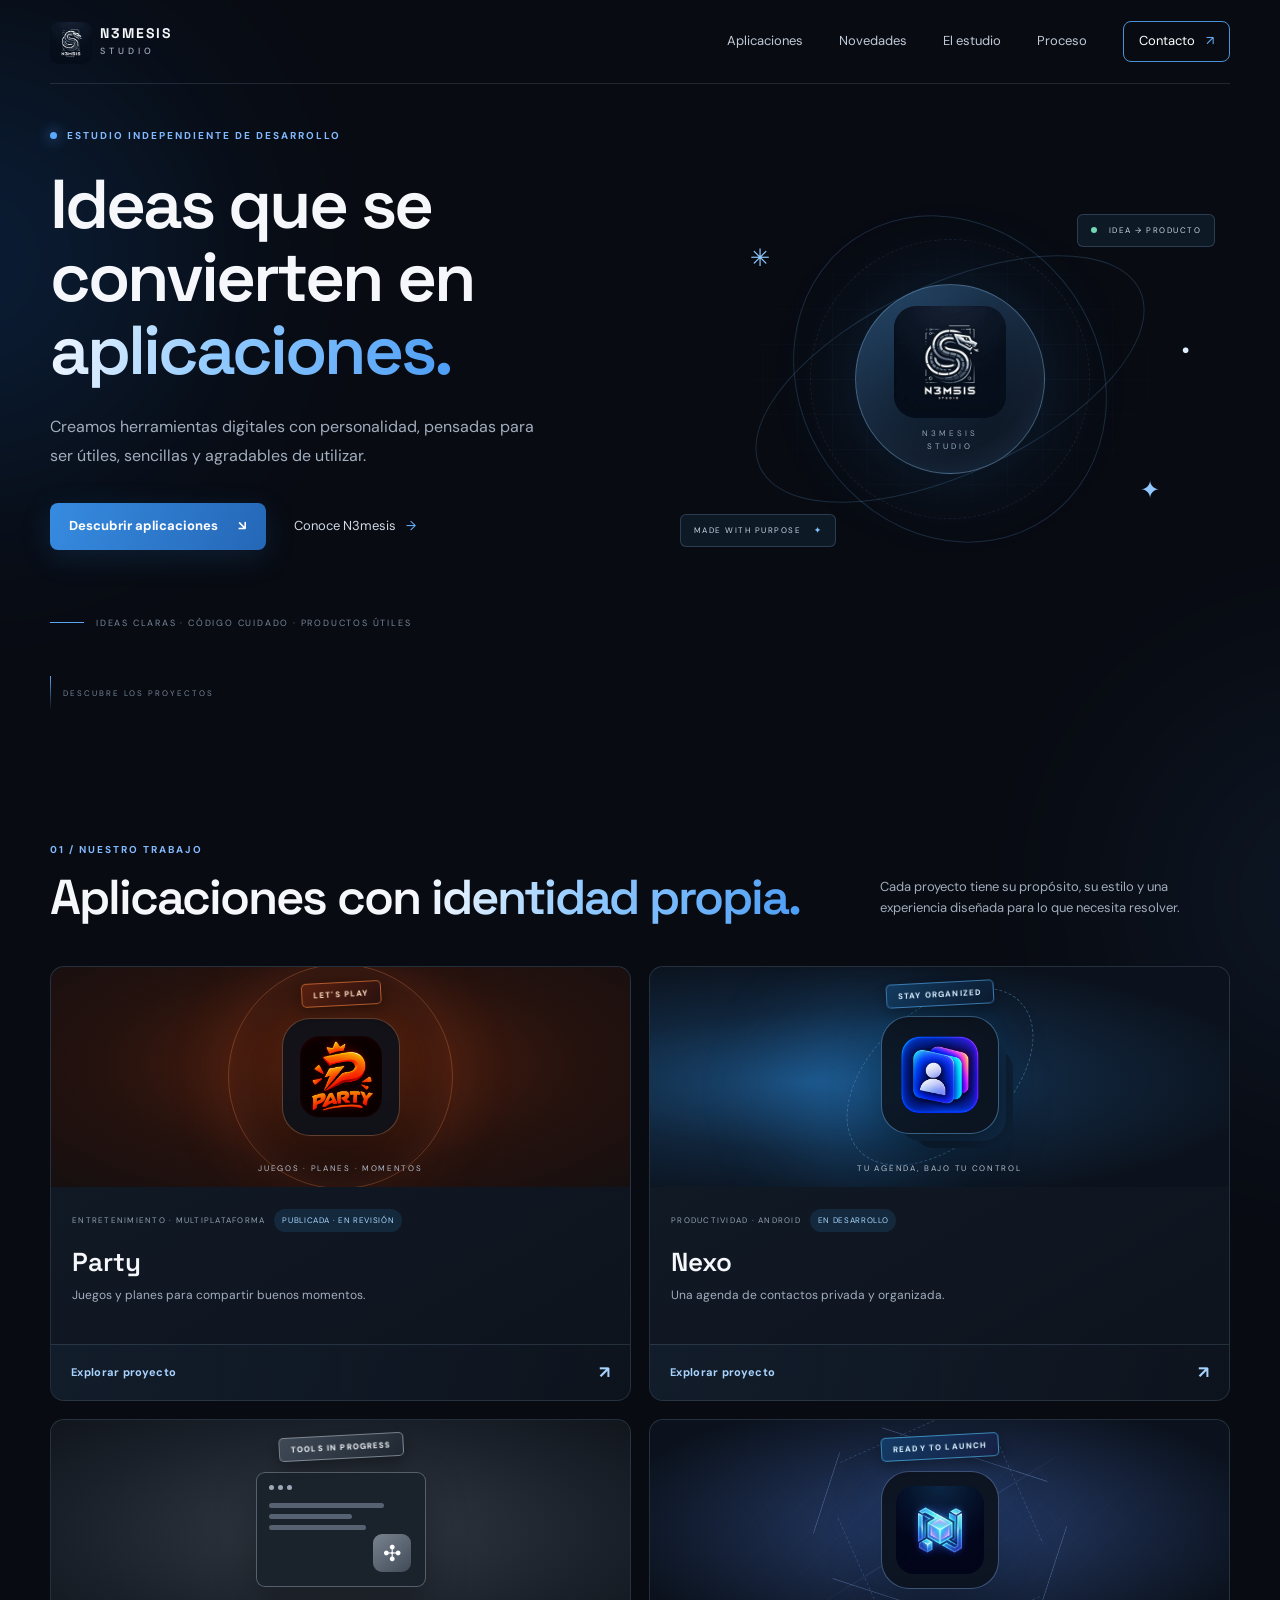
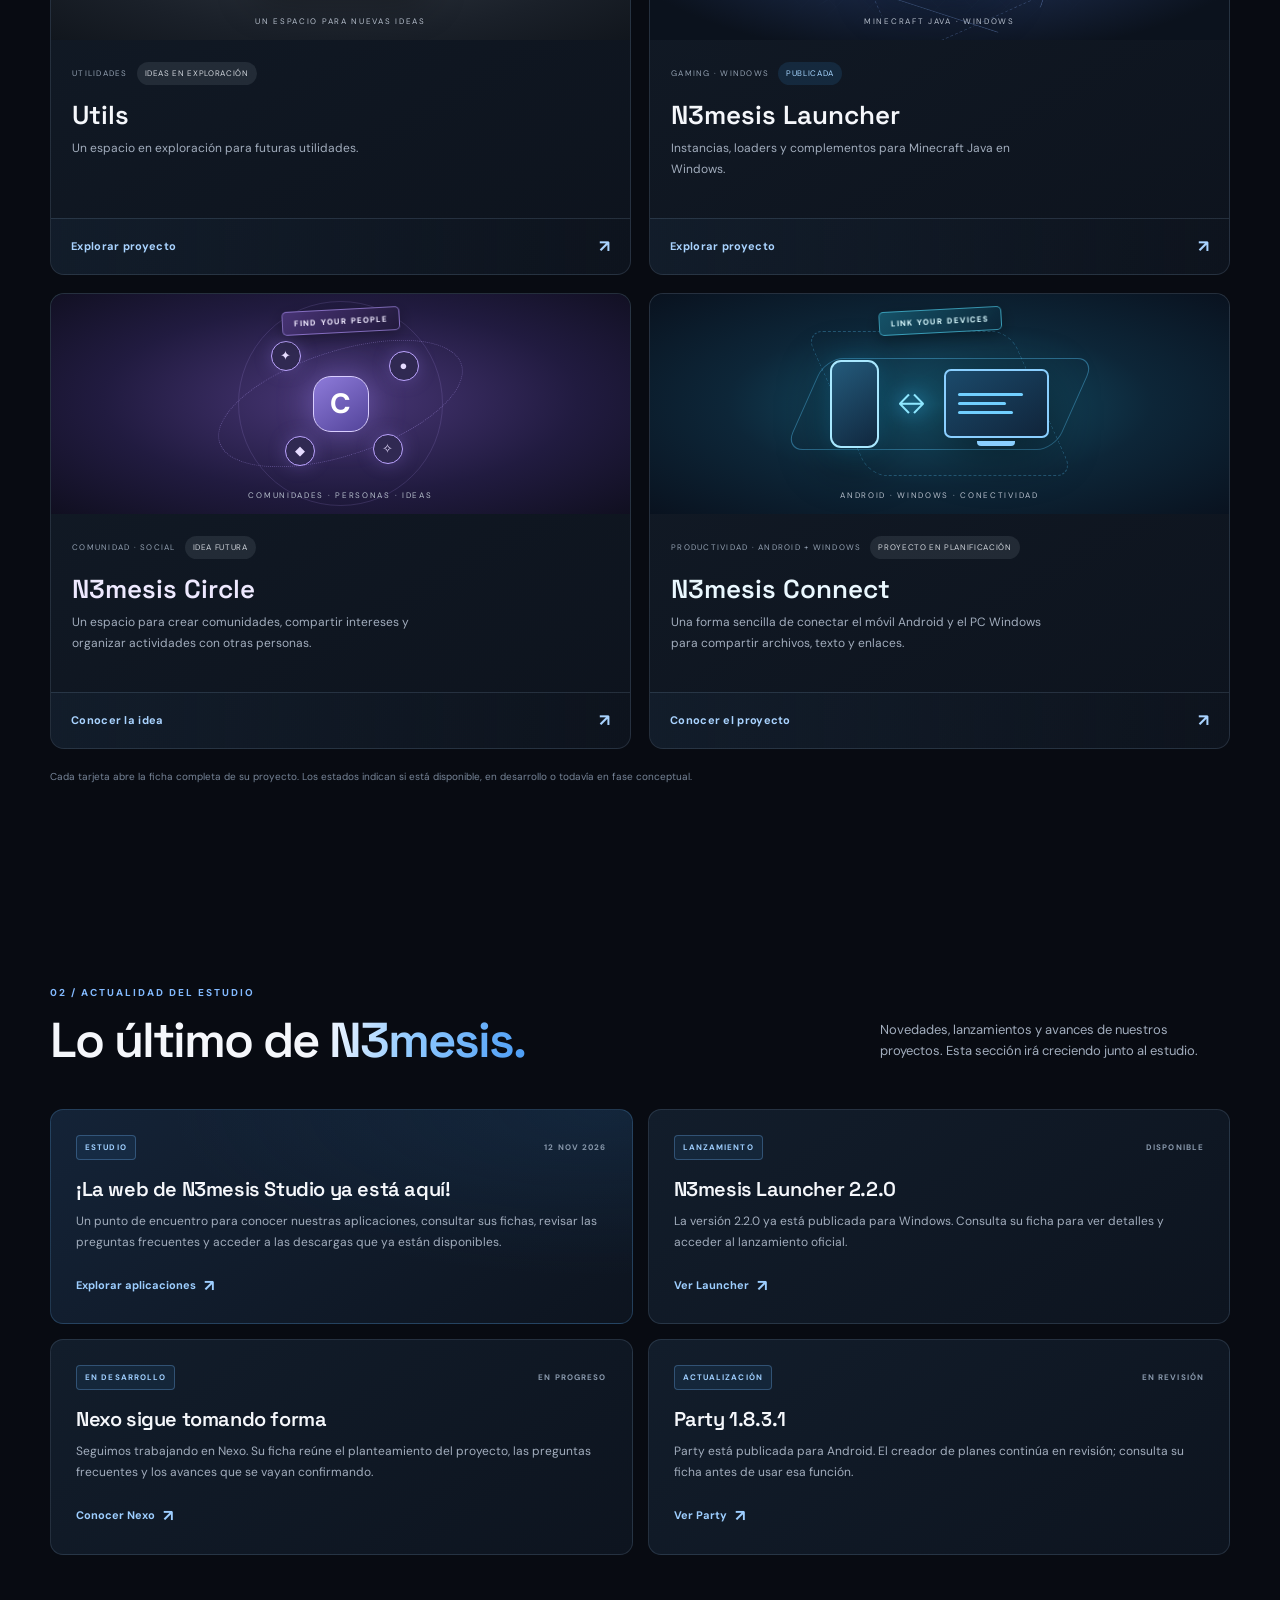
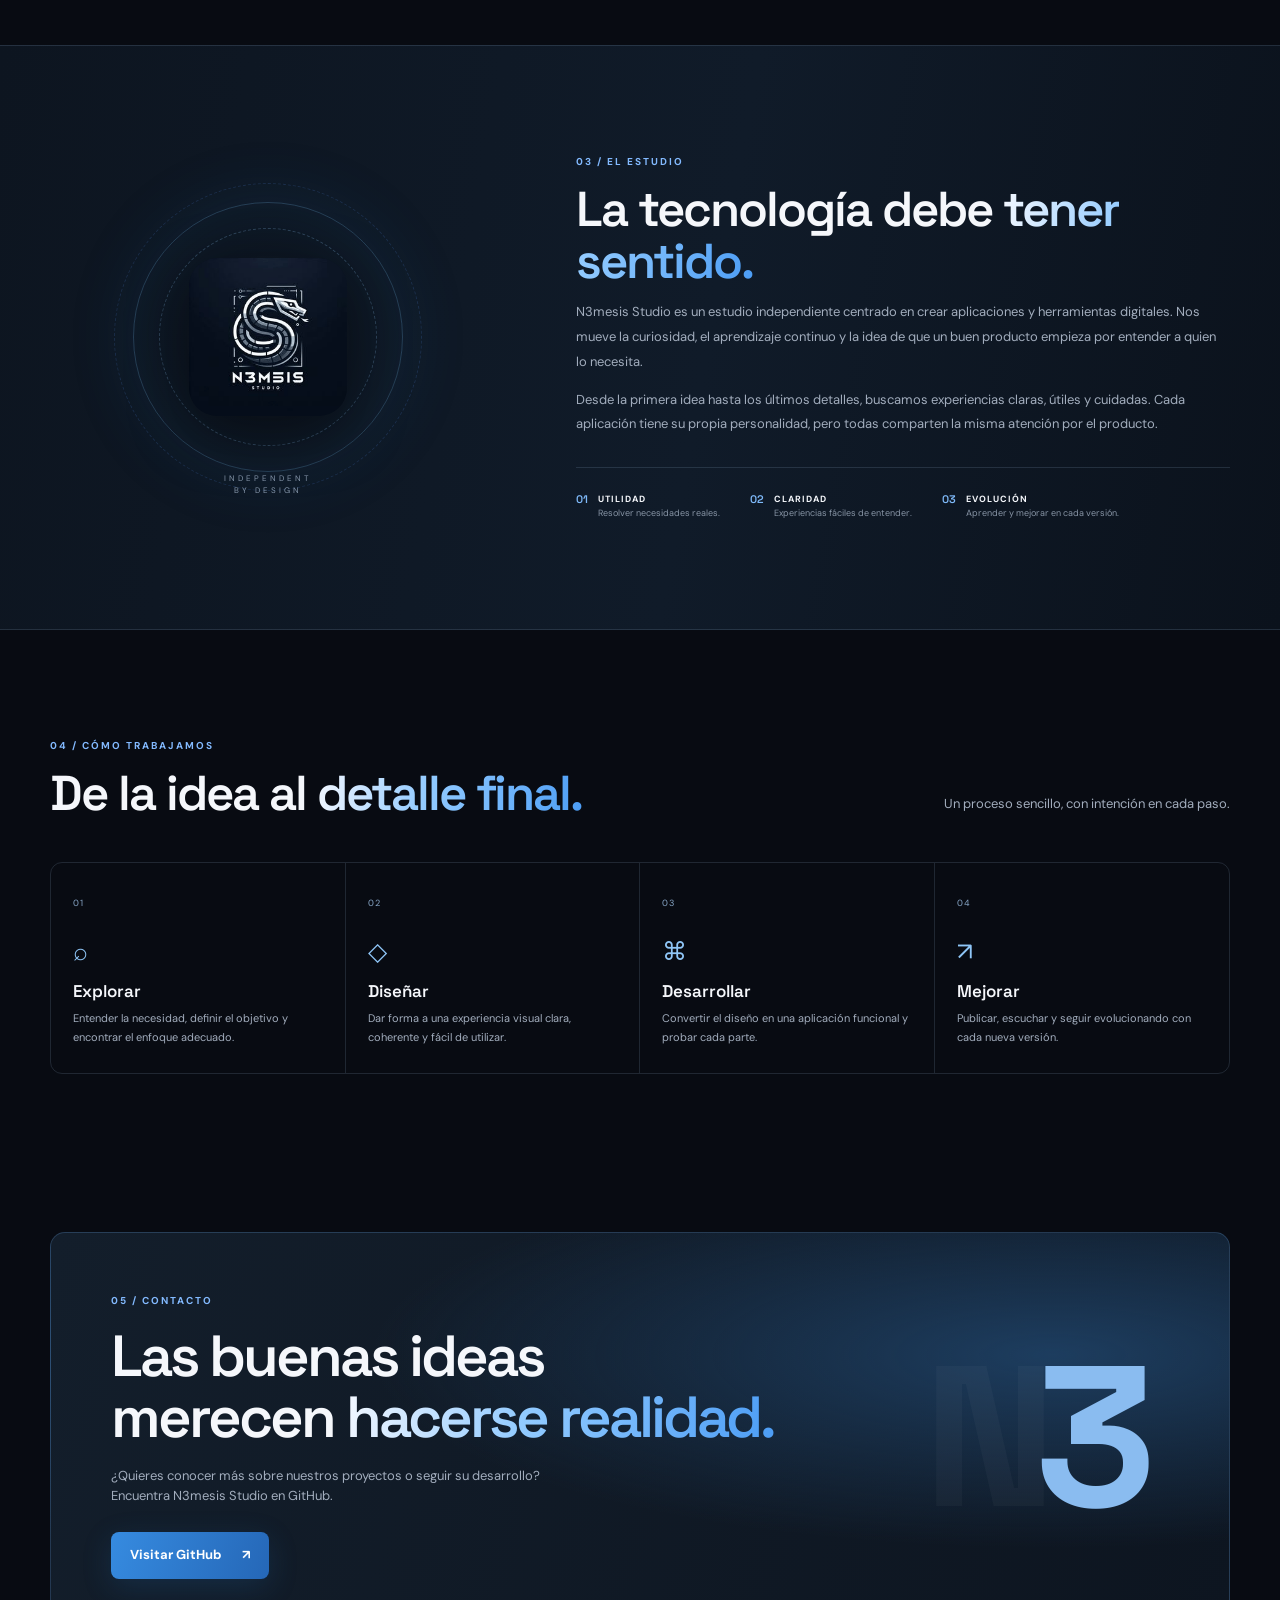
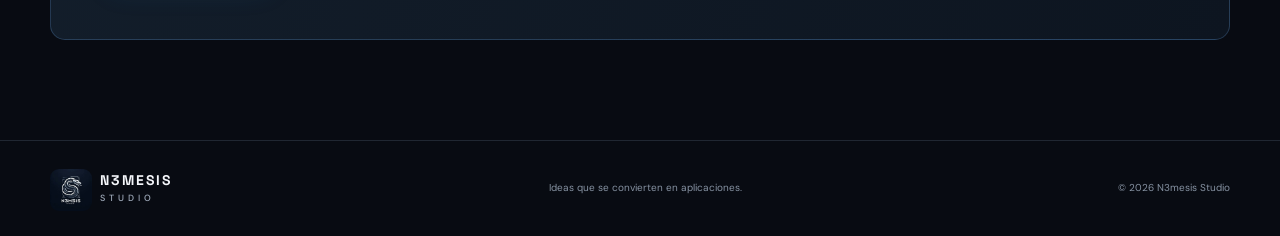
==== commit 4e40bcff: "Corregir numeración de secciones" ====
--- a/index.html
+++ b/index.html
@@ -192,7 +192,7 @@
     <section class="about section" id="estudio"><div class="section-wrap about-layout">
       <div class="about-mark"><img class="about-logo" src="assets/icon.png" alt="Logotipo de N3mesis Studio"><div class="about-ring"></div><span class="about-caption">INDEPENDENT<br>BY DESIGN</span></div>
       <div class="about-copy">
-        <div class="eyebrow">02 / EL ESTUDIO</div>
+        <div class="eyebrow">03 / EL ESTUDIO</div>
         <h2>La tecnología debe <span class="gradient-text">tener sentido.</span></h2>
         <p>N3mesis Studio es un estudio independiente centrado en crear aplicaciones y herramientas digitales. Nos mueve la curiosidad, el aprendizaje continuo y la idea de que un buen producto empieza por entender a quien lo necesita.</p>
         <p>Desde la primera idea hasta los últimos detalles, buscamos experiencias claras, útiles y cuidadas. Cada aplicación tiene su propia personalidad, pero todas comparten la misma atención por el producto.</p>
@@ -205,7 +205,7 @@
     </div></section>
 
     <section class="process section-wrap section" id="proceso">
-      <div class="section-heading"><div><div class="eyebrow">03 / CÓMO TRABAJAMOS</div><h2>De la idea al <span class="gradient-text">detalle final.</span></h2></div><p>Un proceso sencillo, con intención en cada paso.</p></div>
+      <div class="section-heading"><div><div class="eyebrow">04 / CÓMO TRABAJAMOS</div><h2>De la idea al <span class="gradient-text">detalle final.</span></h2></div><p>Un proceso sencillo, con intención en cada paso.</p></div>
       <div class="steps">
         <article><span class="step-number">01</span><div class="step-icon">⌕</div><h3>Explorar</h3><p>Entender la necesidad, definir el objetivo y encontrar el enfoque adecuado.</p></article>
         <article><span class="step-number">02</span><div class="step-icon">◇</div><h3>Diseñar</h3><p>Dar forma a una experiencia visual clara, coherente y fácil de utilizar.</p></article>
@@ -215,7 +215,7 @@
     </section>
 
     <section class="contact section-wrap section" id="contacto">
-      <div class="contact-panel"><div class="contact-decoration">N<span>3</span></div><div class="eyebrow">04 / CONTACTO</div><h2>Las buenas ideas<br>merecen <span class="gradient-text">hacerse realidad.</span></h2><p>¿Quieres conocer más sobre nuestros proyectos o seguir su desarrollo? Encuentra N3mesis Studio en GitHub.</p><a class="button button-primary" href="https://github.com/Ocelote9547" target="_blank" rel="noopener">Visitar GitHub <span>↗</span></a></div>
+      <div class="contact-panel"><div class="contact-decoration">N<span>3</span></div><div class="eyebrow">05 / CONTACTO</div><h2>Las buenas ideas<br>merecen <span class="gradient-text">hacerse realidad.</span></h2><p>¿Quieres conocer más sobre nuestros proyectos o seguir su desarrollo? Encuentra N3mesis Studio en GitHub.</p><a class="button button-primary" href="https://github.com/Ocelote9547" target="_blank" rel="noopener">Visitar GitHub <span>↗</span></a></div>
     </section>
   </main>
 
--- a/styles.css
+++ b/styles.css
@@ -447,3 +447,25 @@
   .project-visual .visual-sticker{max-width:calc(100% - 18px);font-size:6.5px}
   .project-visual .visual-label{font-size:6.5px;letter-spacing:1px}
 }
+
+
+/* Novedades del estudio */
+.news{padding-top:82px;padding-bottom:90px}
+.news-grid{display:grid;grid-template-columns:repeat(2,minmax(0,1fr));gap:15px}
+.news-card{min-width:0;padding:25px;border:1px solid var(--line);border-radius:13px;background:linear-gradient(145deg,#121d2b,#0d141f);display:flex;flex-direction:column;align-items:flex-start;min-height:205px}
+.news-featured{background:radial-gradient(ellipse at 95% 0%,#1d477044,transparent 55%),linear-gradient(145deg,#142337,#0d141f);border-color:#5799d344}
+.news-card-top{width:100%;display:flex;align-items:center;justify-content:space-between;gap:10px;margin-bottom:17px}
+.news-tag,.news-status,.news-card time{font-size:8px;font-weight:700;letter-spacing:1.1px;color:#9fcfff}
+.news-tag{padding:5px 8px;border:1px solid #6eaae755;border-radius:4px;background:#328bd31a}
+.news-status,.news-card time{color:#8999ad}
+.news-card h3{font:600 20px/1.25 var(--display);margin:0 0 9px;letter-spacing:-.4px}
+.news-card p{font-size:12px;line-height:1.75;color:var(--muted);margin:0 0 20px}
+.news-link{display:inline-flex;align-items:center;gap:8px;margin-top:auto;color:#9dceff;font-size:11px;font-weight:700}
+.news-link span{font-size:16px;transition:transform .2s}
+.news-link:hover span{transform:translate(3px,-2px)}
+@media(max-width:600px){
+ .news{padding-top:58px;padding-bottom:65px}
+ .news-grid{grid-template-columns:minmax(0,1fr);gap:12px}
+ .news-card{padding:20px;min-height:0}
+ .news-card h3{font-size:19px}
+}
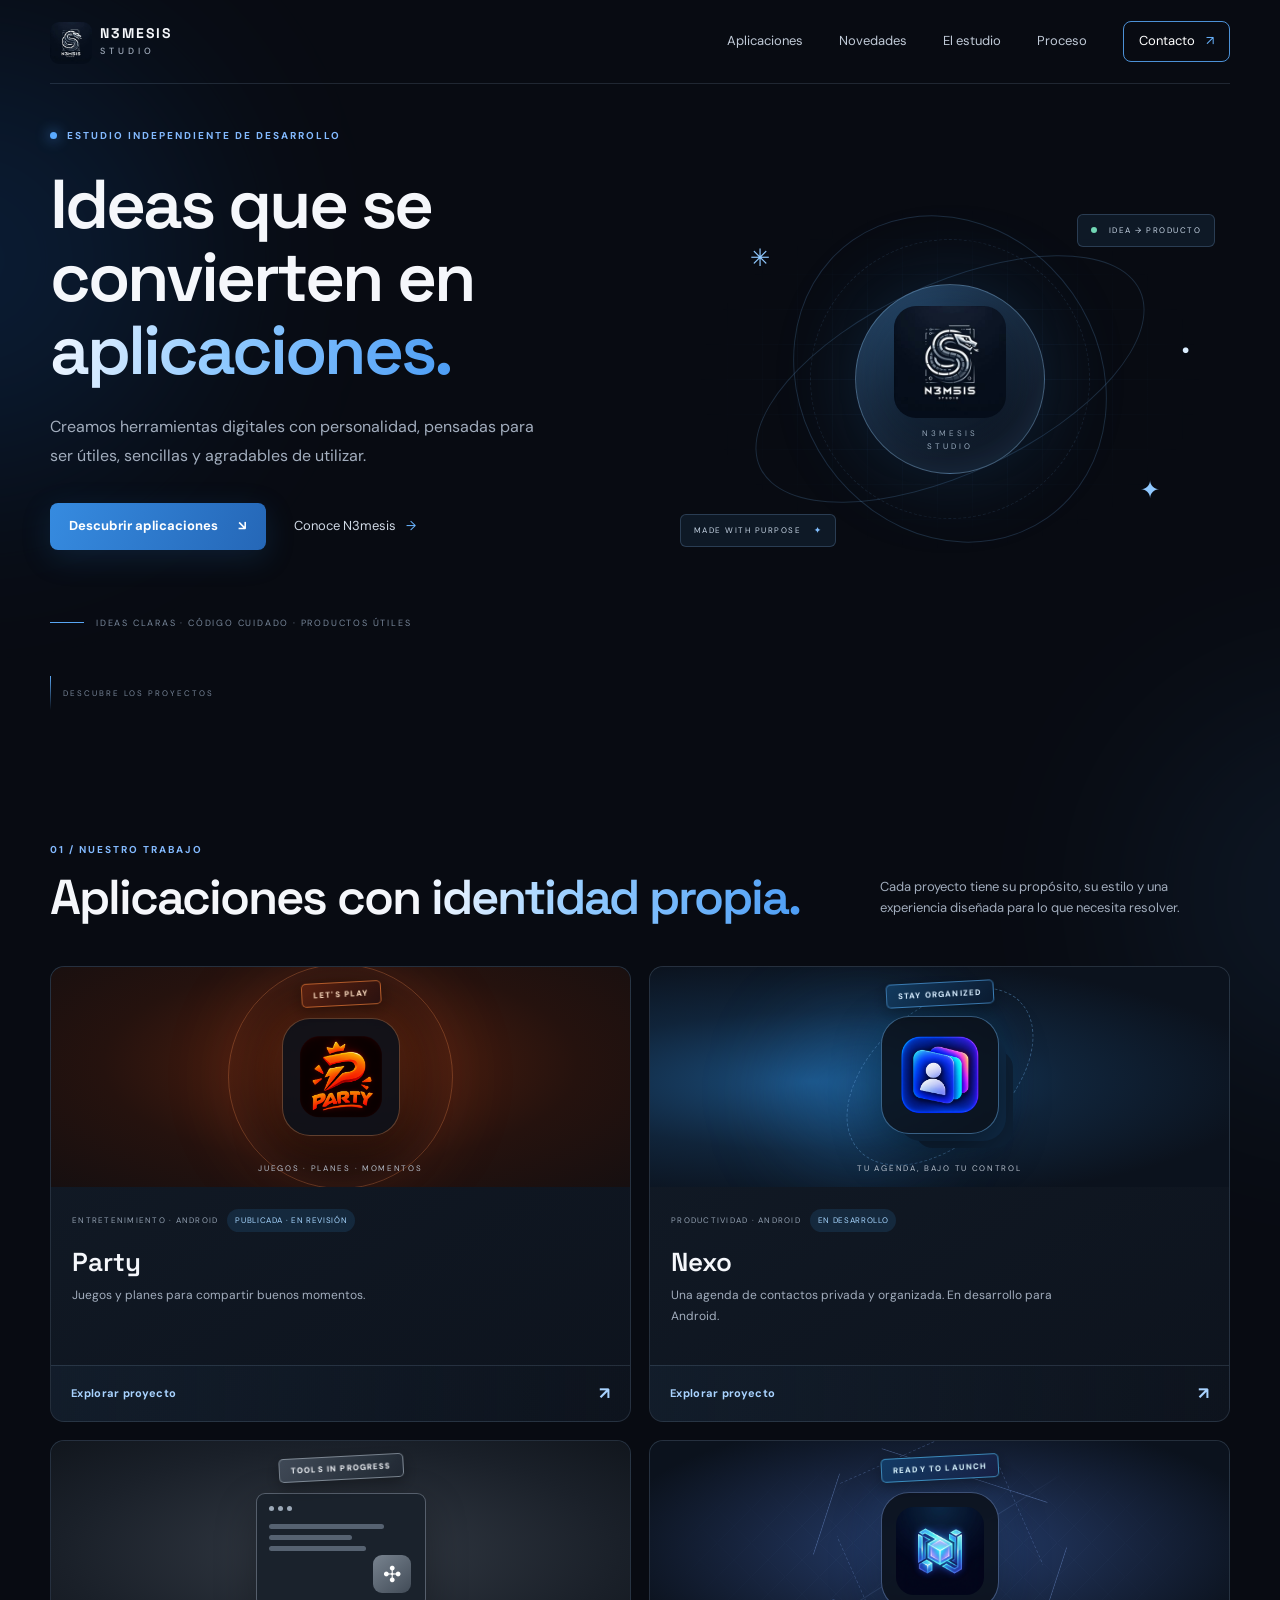
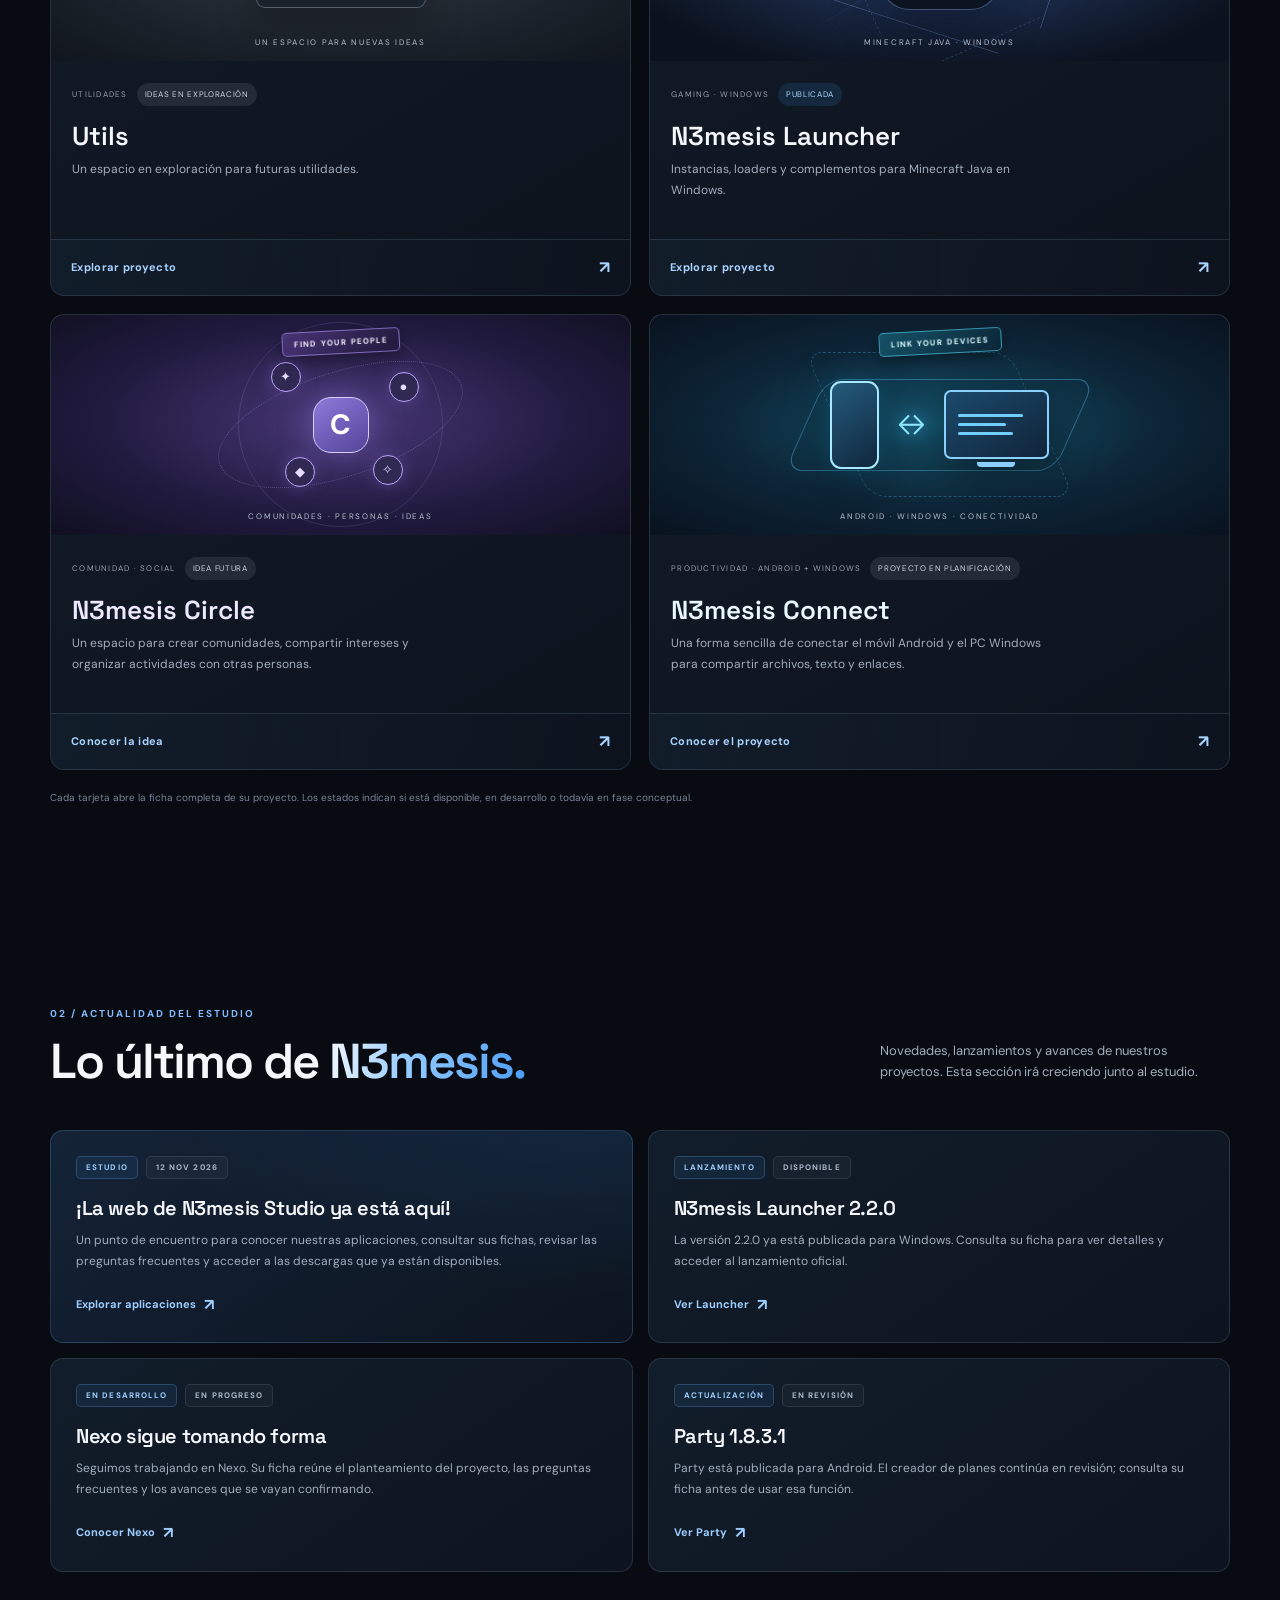
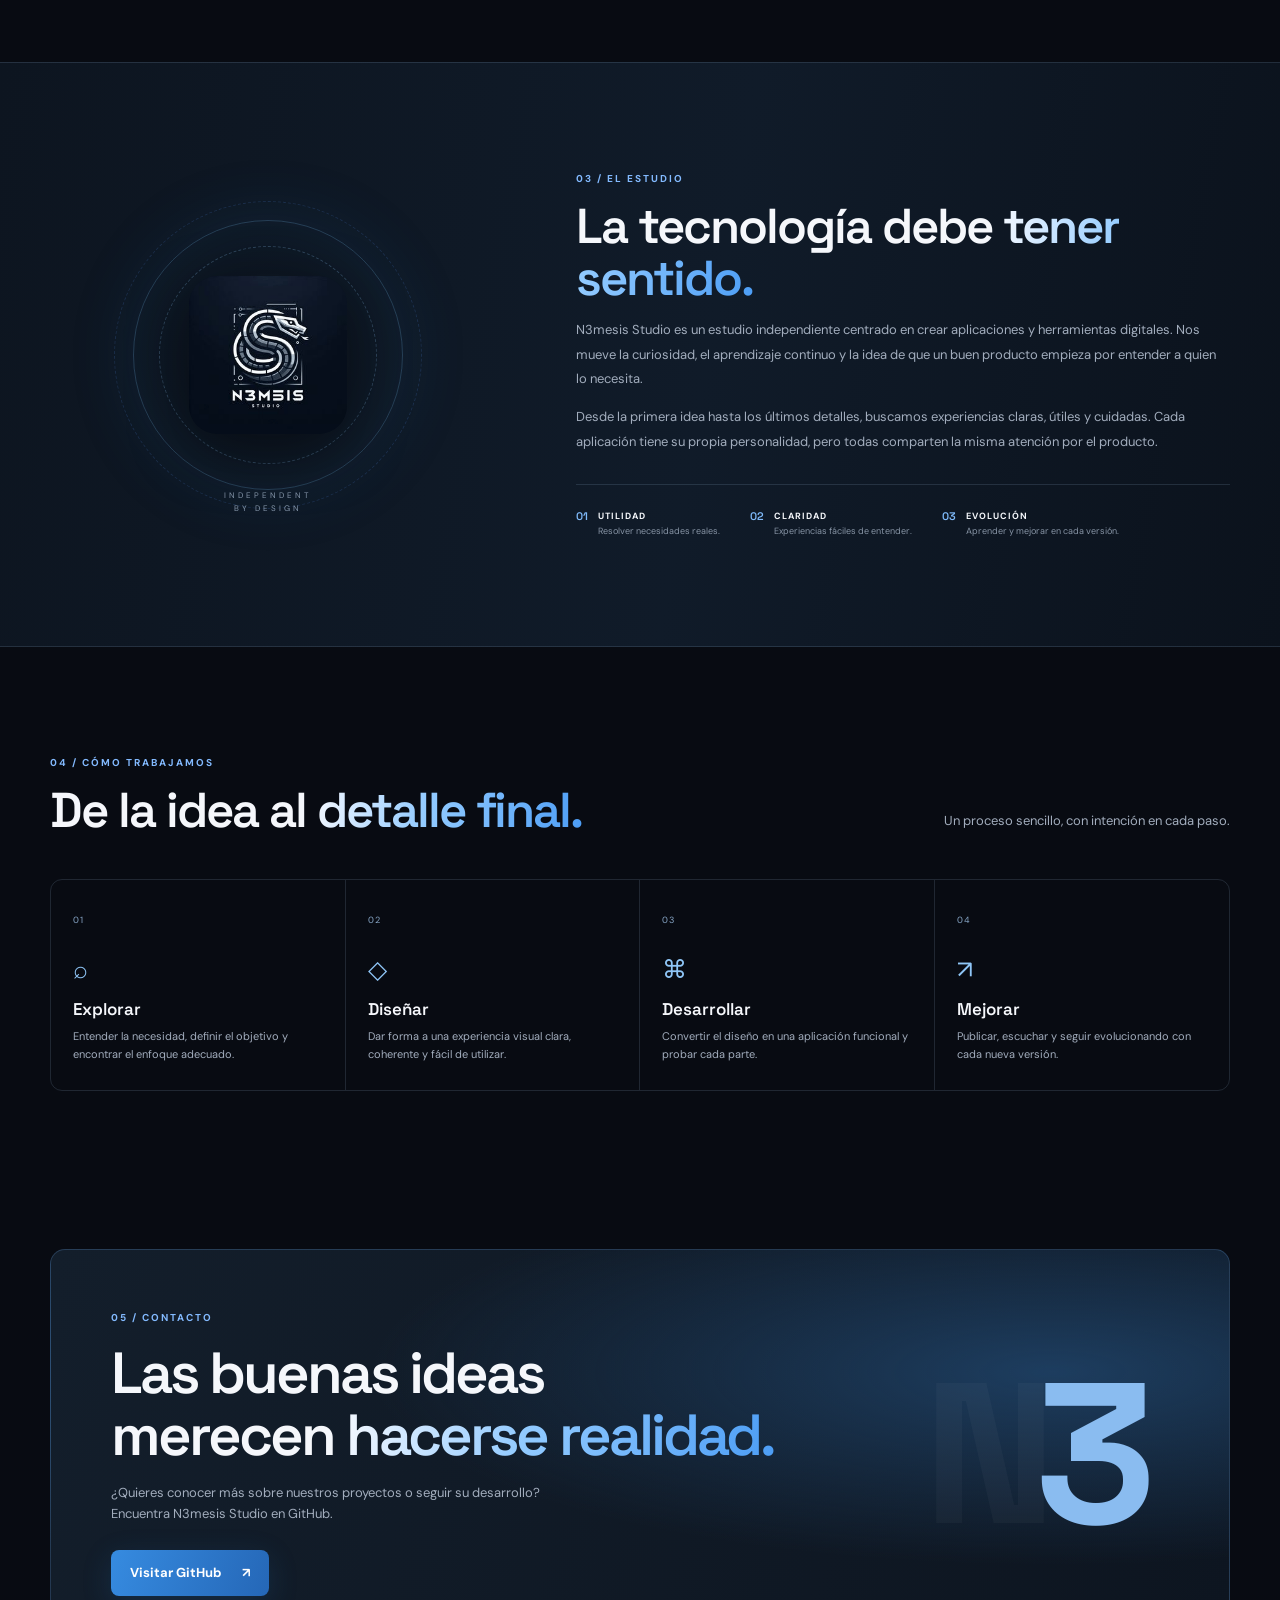
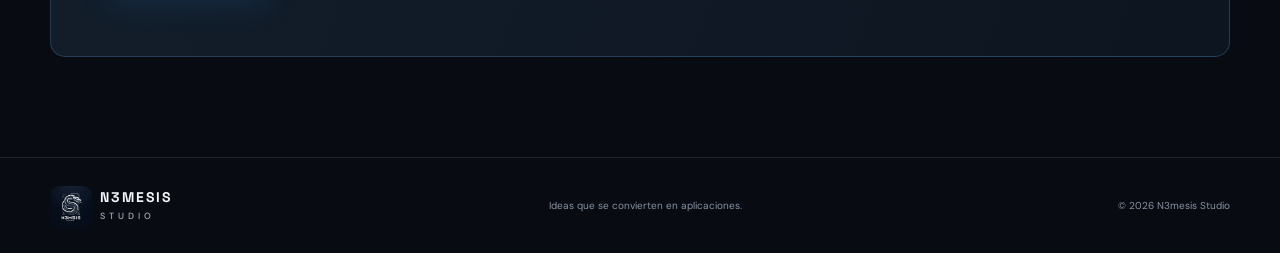
==== commit eb643673: "Polish V2: corregir plataforma y estado visible de proyectos" ====
--- a/index.html
+++ b/index.html
@@ -72,7 +72,7 @@
             <span class="visual-sticker">LET'S PLAY</span>
           </div>
           <div class="project-info">
-            <div class="project-topline"><span class="project-type">ENTRETENIMIENTO · MULTIPLATAFORMA</span><span class="status status-progress">PUBLICADA · EN REVISIÓN</span></div>
+            <div class="project-topline"><span class="project-type">ENTRETENIMIENTO · ANDROID</span><span class="status status-progress">PUBLICADA · EN REVISIÓN</span></div>
             <h3>Party</h3>
             <p class="project-description">Juegos y planes para compartir buenos momentos.</p>
             
@@ -80,7 +80,7 @@
           </div>
         <span class="card-explore">Explorar proyecto <span aria-hidden="true">↗</span></span></a>
 
-        <a class="project-card project-nexo" href="nexo/" aria-label="Abrir ficha de nexo">
+        <a class="project-card project-nexo" href="nexo/" aria-label="Abrir ficha de Nexo">
           <div class="project-visual visual-nexo" role="img" aria-label="Ilustración de la identidad azul de Nexo">
             <div class="nexo-glow"></div><div class="app-logo-plaque nexo-logo-plaque"><img class="project-logo" src="assets/icon_nexo.png" alt="Logotipo de Nexo"></div>
             <span class="visual-label">TU AGENDA, BAJO TU CONTROL</span>
@@ -89,7 +89,7 @@
           <div class="project-info">
             <div class="project-topline"><span class="project-type">PRODUCTIVIDAD · ANDROID</span><span class="status status-progress">EN DESARROLLO</span></div>
             <h3>Nexo</h3>
-            <p class="project-description">Una agenda de contactos privada y organizada.</p>
+            <p class="project-description">Una agenda de contactos privada y organizada. En desarrollo para Android.</p>
             
             
           </div>
--- a/styles.css
+++ b/styles.css
@@ -454,10 +454,10 @@
 .news-grid{display:grid;grid-template-columns:repeat(2,minmax(0,1fr));gap:15px}
 .news-card{min-width:0;padding:25px;border:1px solid var(--line);border-radius:13px;background:linear-gradient(145deg,#121d2b,#0d141f);display:flex;flex-direction:column;align-items:flex-start;min-height:205px}
 .news-featured{background:radial-gradient(ellipse at 95% 0%,#1d477044,transparent 55%),linear-gradient(145deg,#142337,#0d141f);border-color:#5799d344}
-.news-card-top{width:100%;display:flex;align-items:center;justify-content:space-between;gap:10px;margin-bottom:17px}
-.news-tag,.news-status,.news-card time{font-size:8px;font-weight:700;letter-spacing:1.1px;color:#9fcfff}
-.news-tag{padding:5px 8px;border:1px solid #6eaae755;border-radius:4px;background:#328bd31a}
-.news-status,.news-card time{color:#8999ad}
+.news-card-top{width:100%;display:flex;align-items:center;justify-content:flex-start;flex-wrap:wrap;gap:8px;margin-bottom:17px}
+.news-tag,.news-status,.news-card time{display:inline-flex;align-items:center;min-height:23px;padding:5px 9px;border:1px solid #6eaae744;border-radius:5px;font-size:8px;font-weight:700;letter-spacing:1.1px;line-height:1.2;white-space:nowrap}
+.news-tag{color:#9fcfff;background:#328bd31a}
+.news-status,.news-card time{color:#aab8ca;background:#ffffff08;border-color:#ffffff18}
 .news-card h3{font:600 20px/1.25 var(--display);margin:0 0 9px;letter-spacing:-.4px}
 .news-card p{font-size:12px;line-height:1.75;color:var(--muted);margin:0 0 20px}
 .news-link{display:inline-flex;align-items:center;gap:8px;margin-top:auto;color:#9dceff;font-size:11px;font-weight:700}
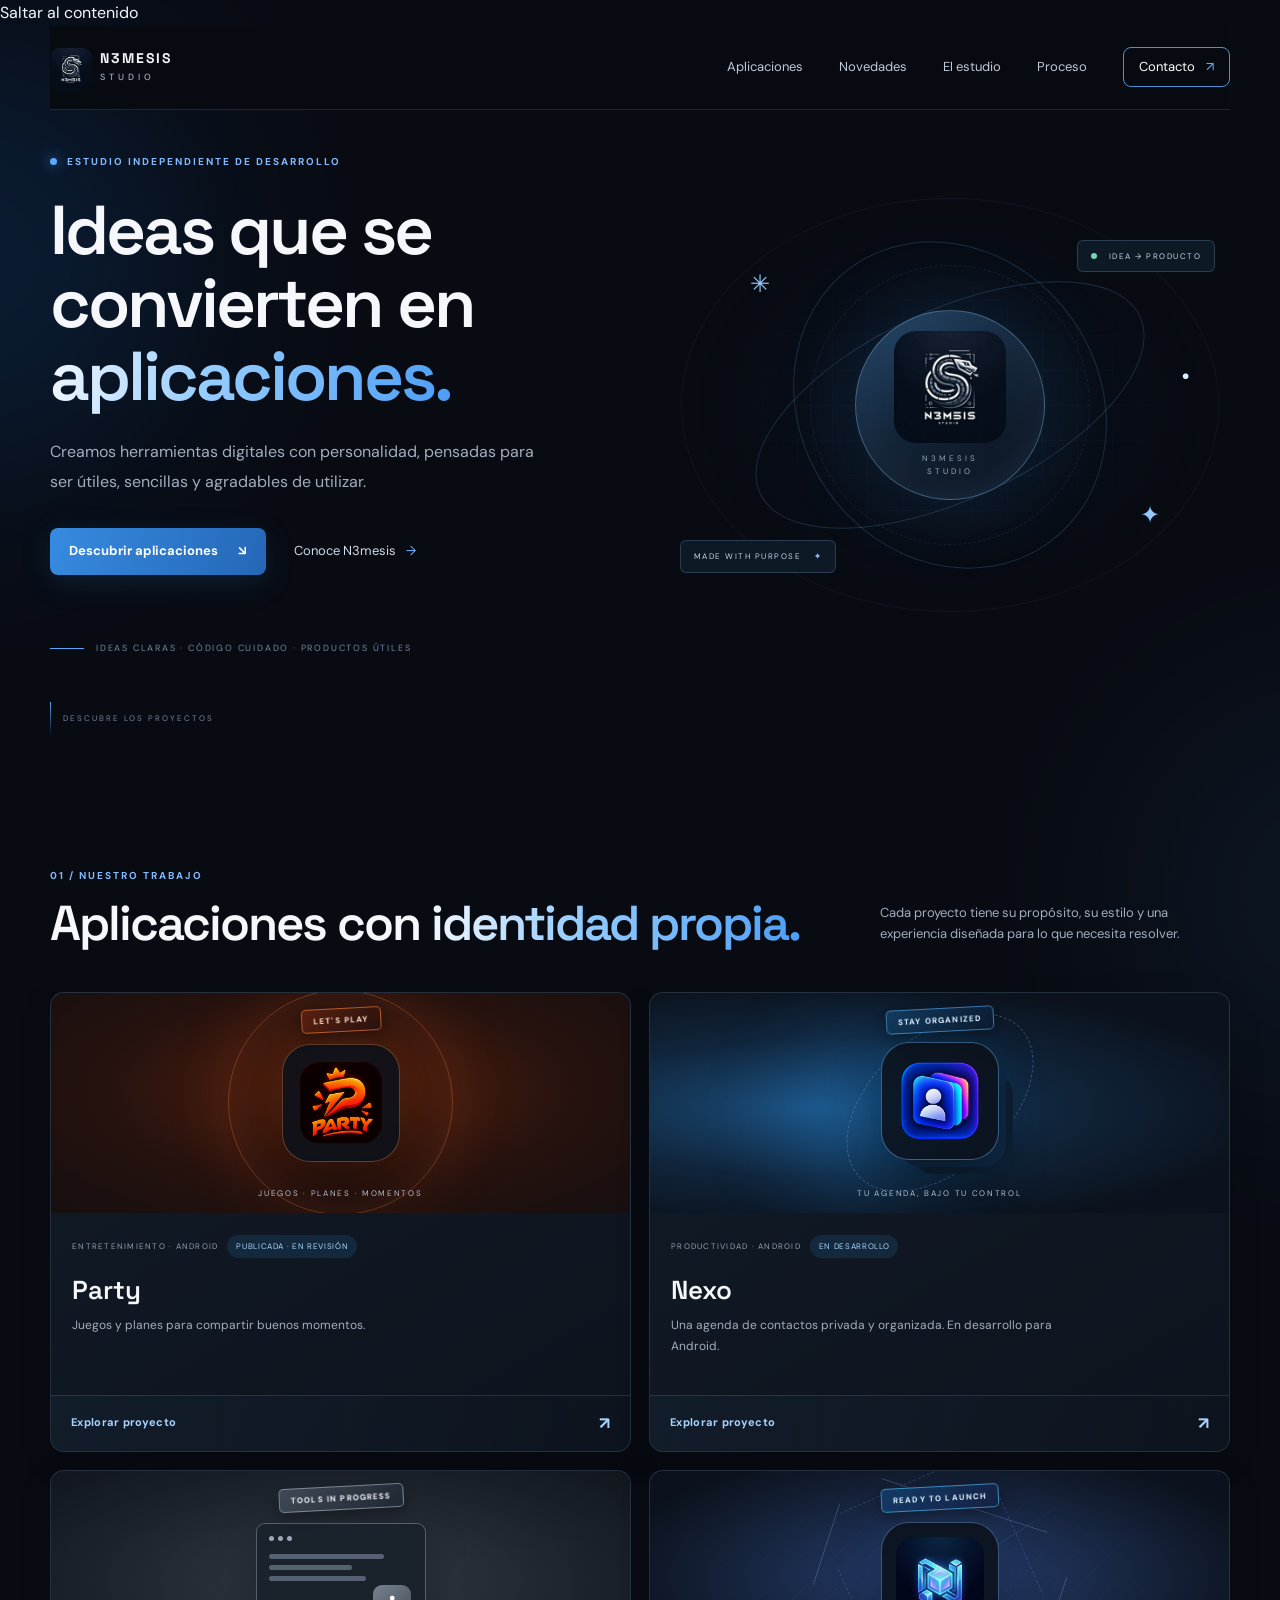
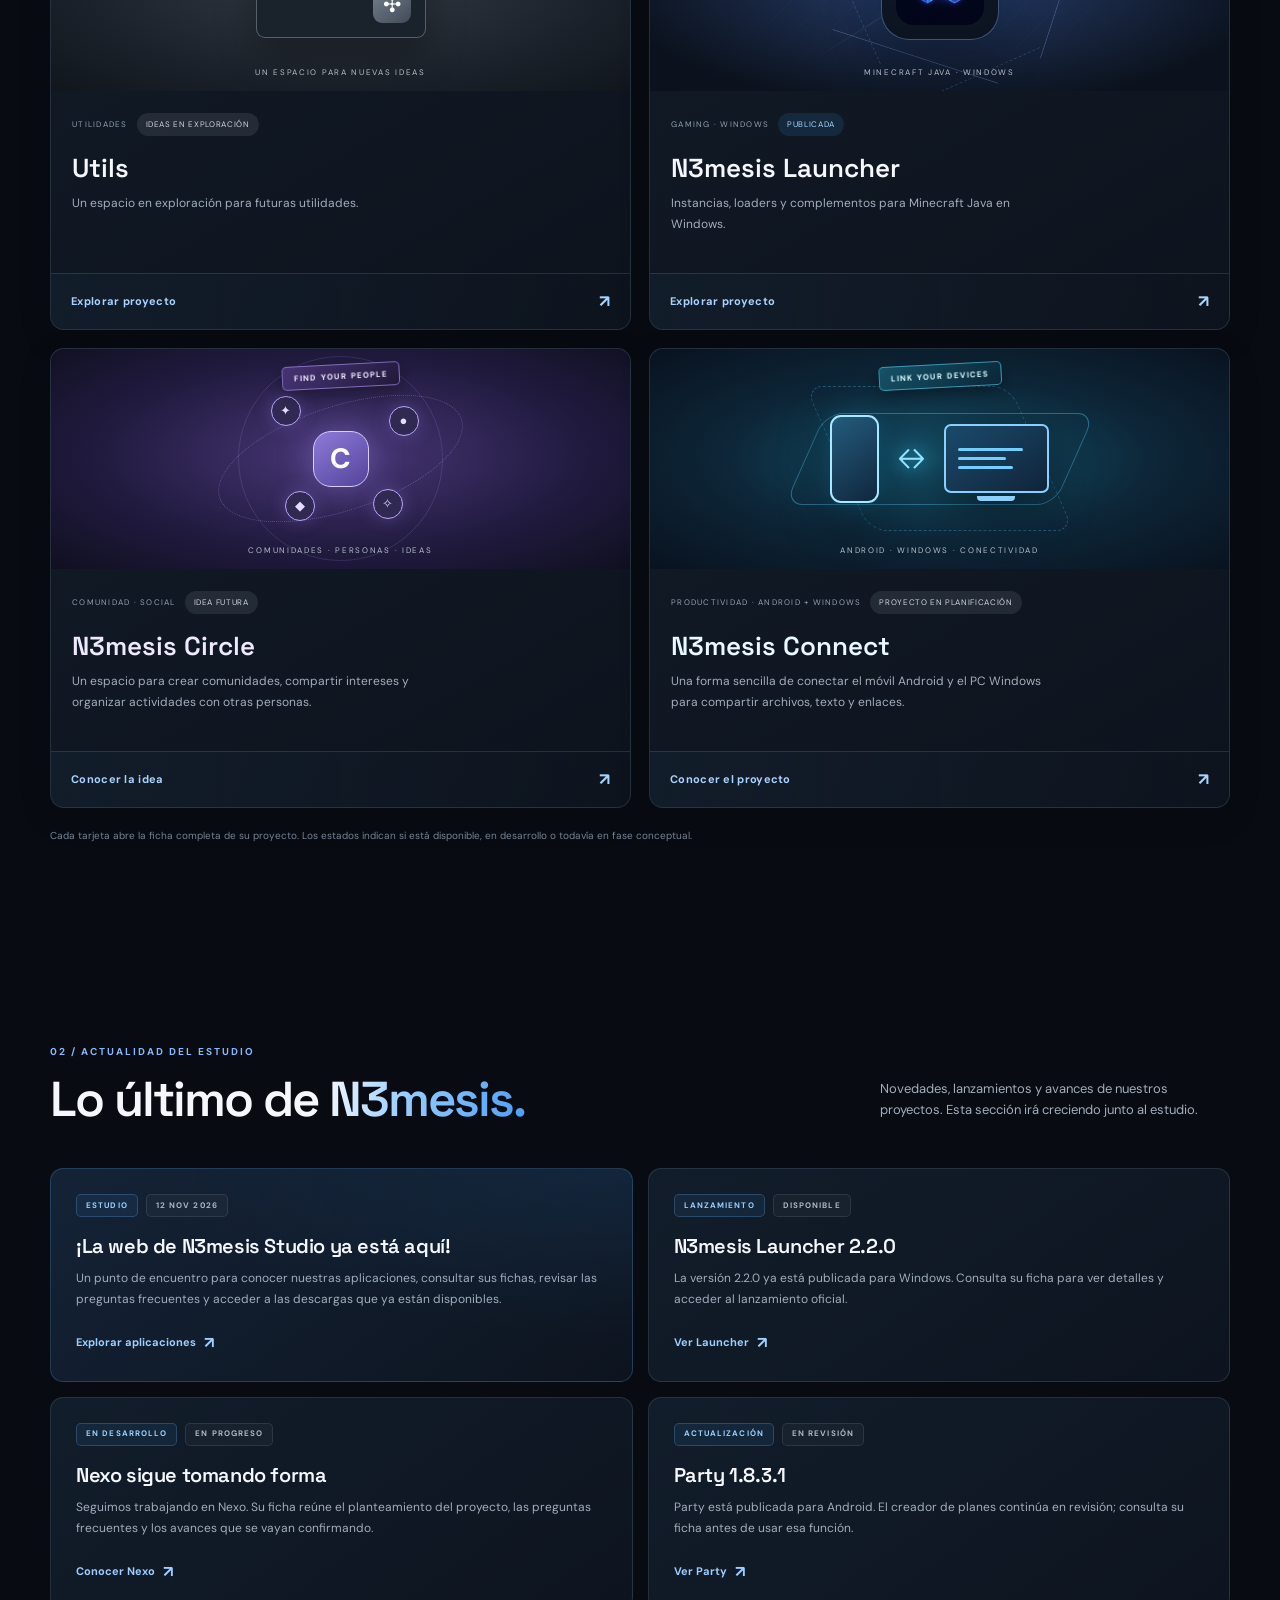
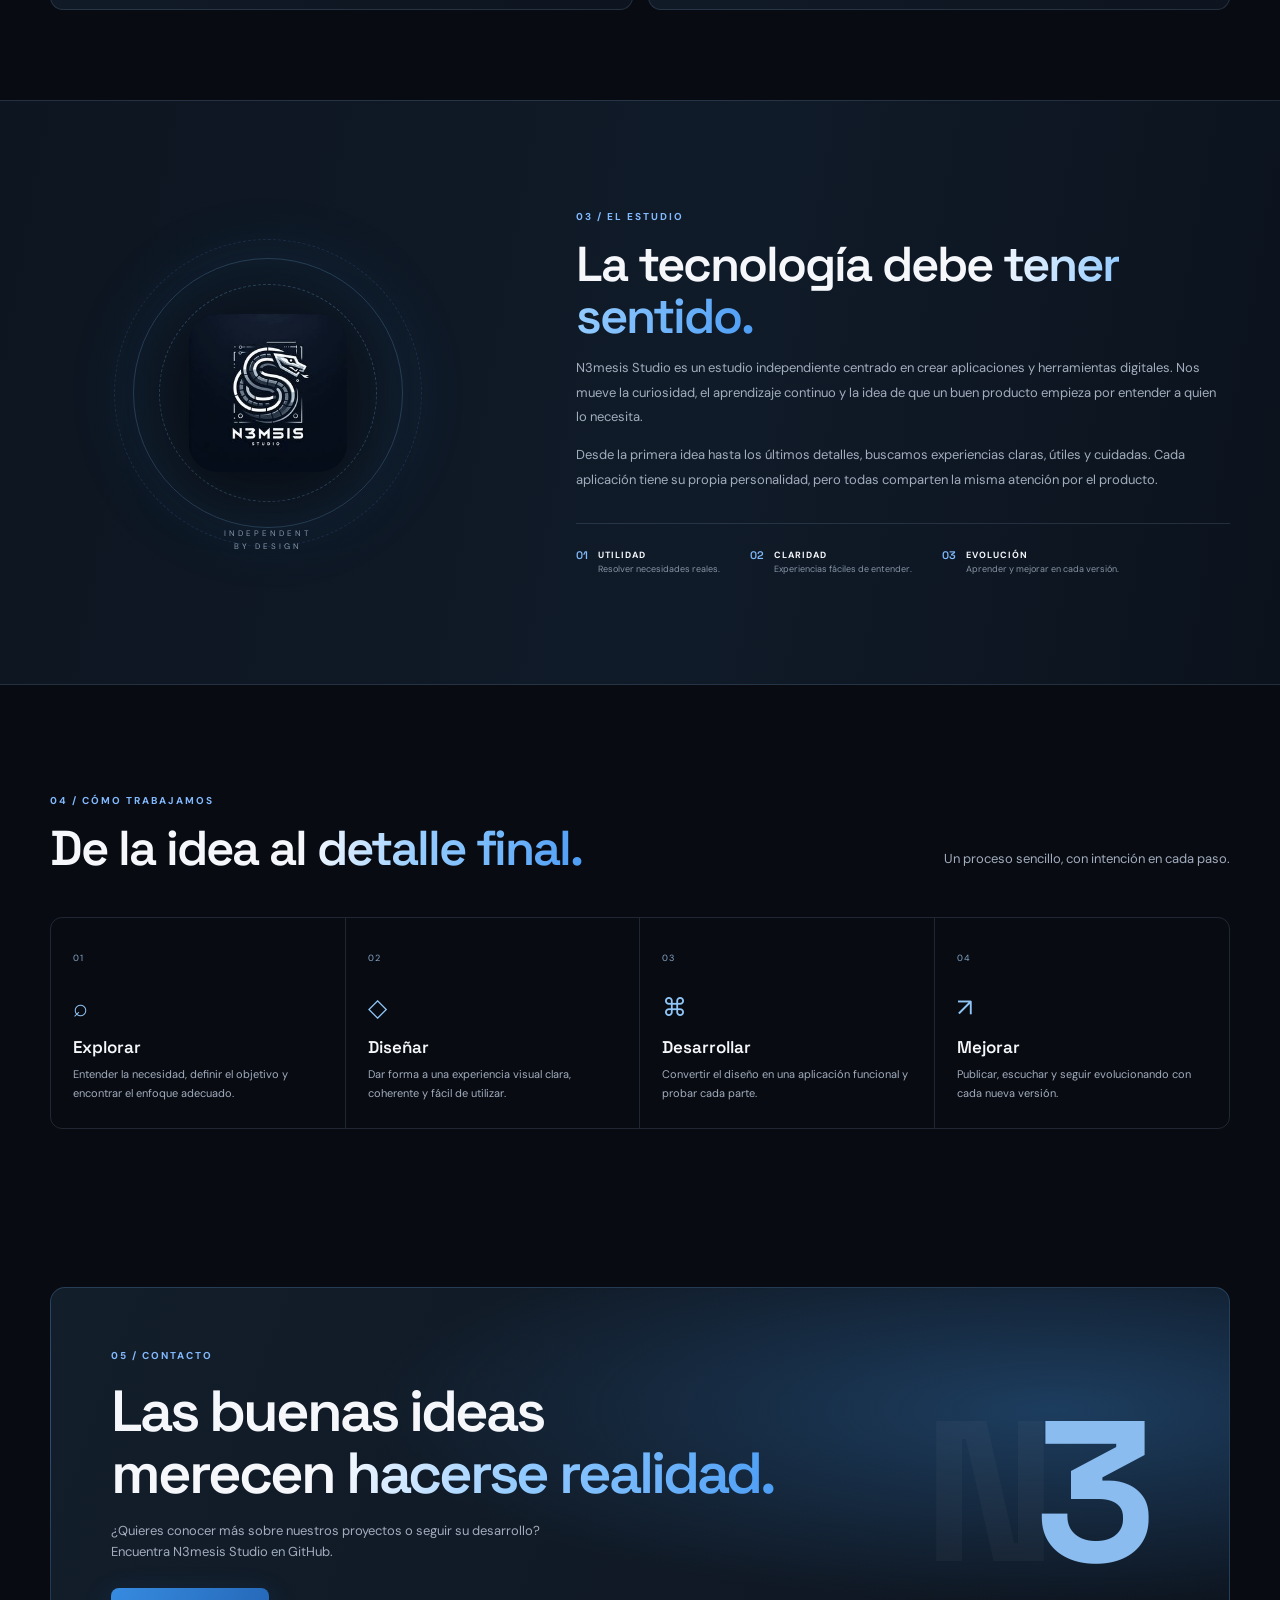
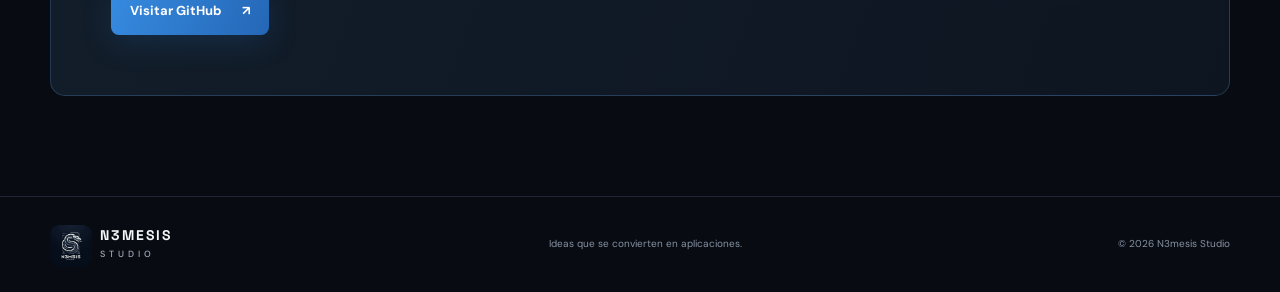
==== commit 02c4625e: "Mejorar SEO y navegación accesible de portada" ====
--- a/index.html
+++ b/index.html
@@ -9,6 +9,8 @@
   <meta property="og:description" content="Aplicaciones independientes diseñadas con intención. Conoce nuestros proyectos.">
   <meta property="og:type" content="website">
   <title>N3mesis Studio — Ideas que se convierten en aplicaciones</title>
+  <link rel="canonical" href="https://ocelote9547.github.io/">
+  <meta property="og:url" content="https://ocelote9547.github.io/"><meta property="og:site_name" content="N3mesis Studio"><meta name="twitter:card" content="summary"><meta name="twitter:title" content="N3mesis Studio — Ideas que se convierten en aplicaciones"><meta name="twitter:description" content="Aplicaciones independientes diseñadas con intención. Conoce nuestros proyectos.">
   <link rel="icon" href="assets/icon.png" type="image/png">
   <link rel="preconnect" href="https://fonts.googleapis.com">
   <link rel="preconnect" href="https://fonts.gstatic.com" crossorigin>
@@ -17,6 +19,7 @@
   <script defer src="script.js"></script>
 </head>
 <body>
+  <a class="skip-link" href="#contenido">Saltar al contenido</a>
   <div class="ambient ambient-one" aria-hidden="true"></div>
   <div class="ambient ambient-two" aria-hidden="true"></div>
 
@@ -25,8 +28,8 @@
       <span class="brand-mark"><img class="brand-logo-image" src="assets/icon.png" alt=""></span>
       <span class="brand-name">N3MESIS<small>STUDIO</small></span>
     </a>
-    <button class="menu-toggle" aria-label="Abrir menú" aria-expanded="false" aria-controls="main-nav"><span></span><span></span></button>
-    <nav class="nav" id="main-nav">
+    <button type="button" class="menu-toggle" aria-label="Abrir menú" aria-expanded="false" aria-controls="main-nav"><span></span><span></span></button>
+    <nav class="nav" id="main-nav" aria-label="Navegación principal">
       <a href="#proyectos">Aplicaciones</a>
       <a href="#novedades">Novedades</a>
       <a href="#estudio">El estudio</a>
@@ -35,7 +38,7 @@
     </nav>
   </header>
 
-  <main>
+  <main id="contenido">
     <section class="hero section-wrap" id="inicio">
       <div class="hero-copy">
         <div class="eyebrow"><span class="pulse"></span> ESTUDIO INDEPENDIENTE DE DESARROLLO</div>
--- a/styles.css
+++ b/styles.css
@@ -469,3 +469,48 @@
  .news-card{padding:20px;min-height:0}
  .news-card h3{font-size:19px}
 }
+
+
+/* N3mesis Studio · Website Polish V2 — portada y navegación */
+.site-header{position:sticky;top:0;z-index:40;background:#080b12eF;backdrop-filter:blur(16px);-webkit-backdrop-filter:blur(16px)}
+.brand-logo-image{transition:transform .25s ease,filter .25s ease}
+.brand:hover .brand-logo-image{transform:rotate(-5deg) scale(1.05);filter:drop-shadow(0 0 12px #58aaff55)}
+.nav a{transition:color .18s ease,background .18s ease,border-color .18s ease}
+.nav a:focus-visible,.button:focus-visible,.text-link:focus-visible,.project-card:focus-visible{outline:2px solid #83bdff;outline-offset:4px}
+.hero{isolation:isolate}
+.hero-copy{position:relative;z-index:2}
+.hero-art{isolation:isolate}
+.hero-art:before{content:"";position:absolute;inset:5% 2%;z-index:-1;border:1px solid #78baff12;border-radius:50%;background:radial-gradient(ellipse at center,#347fbd12,transparent 68%);filter:blur(.2px)}
+.core-studio{backdrop-filter:blur(8px)}
+.project-card{box-shadow:0 10px 32px #0002}
+.project-card:hover{box-shadow:0 22px 52px #0007}
+.project-visual{isolation:isolate}
+.project-info{gap:2px}
+.project-type{line-height:1.5}
+.status{display:inline-flex;align-items:center;min-height:23px;line-height:1.35;padding:5px 9px}
+.project-topline{row-gap:8px}
+.news-card{transition:transform .22s ease,border-color .22s ease,box-shadow .22s ease}
+.news-card:hover{transform:translateY(-3px);border-color:#77b9f04a;box-shadow:0 16px 38px #0004}
+.news-link{transition:color .18s ease}
+.nav-cta{transition:background .2s,border-color .2s,transform .2s}
+.nav-cta:hover{background:#328bd31c;border-color:#78baff}
+.menu-toggle{cursor:pointer;border-radius:8px}
+.menu-toggle:focus-visible{outline:2px solid #83bdff;outline-offset:3px}
+.footer-inner{padding-block:18px}
+@media(min-width:1400px){
+ .hero{min-height:700px}
+ .hero-art{height:500px}
+ .project-grid{gap:20px}
+ .project-visual{height:235px}
+}
+@media(max-width:600px){
+ .site-header{background:#080b12f5}
+ .nav{box-shadow:0 18px 34px #0007}
+ .hero-art:before{inset:8% 0}
+ .project-topline{align-items:flex-start}
+ .news-card-top{row-gap:8px}
+}
+@media(prefers-reduced-motion:reduce){
+ .brand-logo-image,.news-card,.nav a{transition:none!important}
+ .brand:hover .brand-logo-image,.news-card:hover{transform:none}
+}
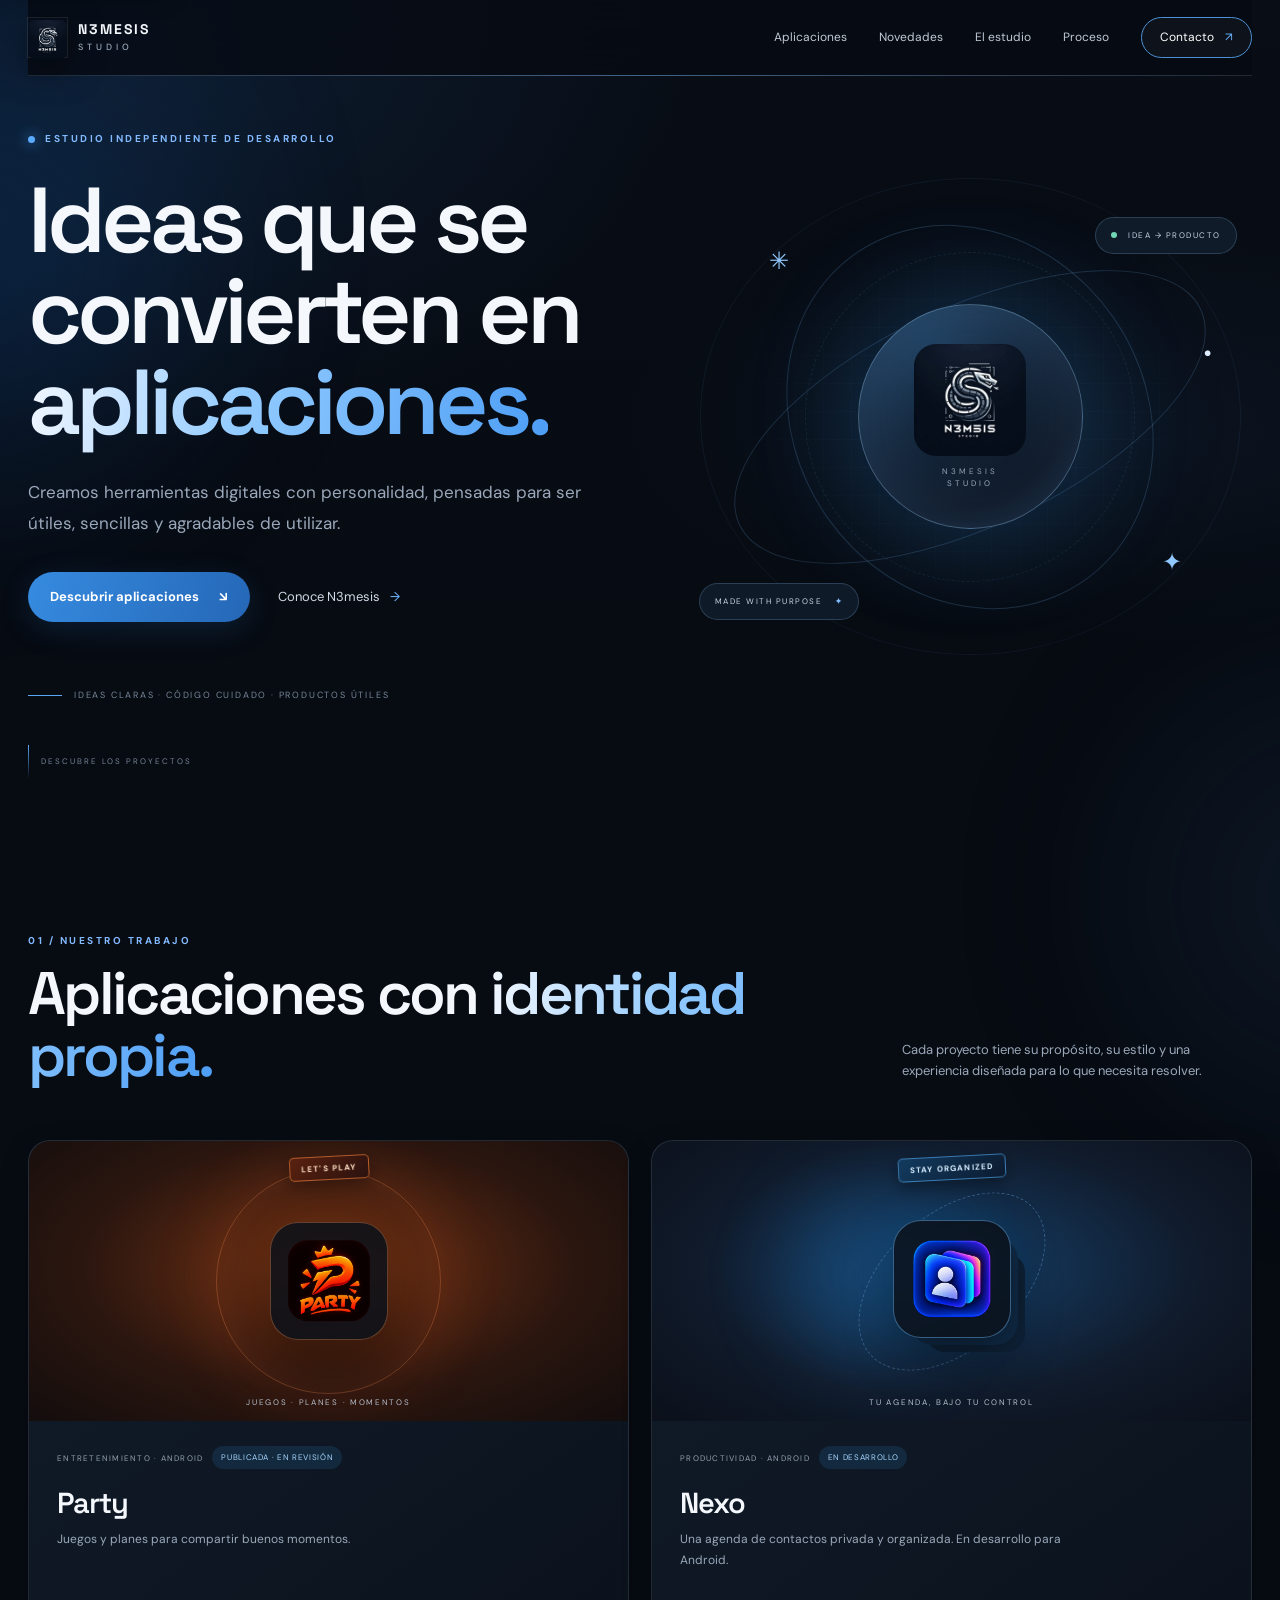
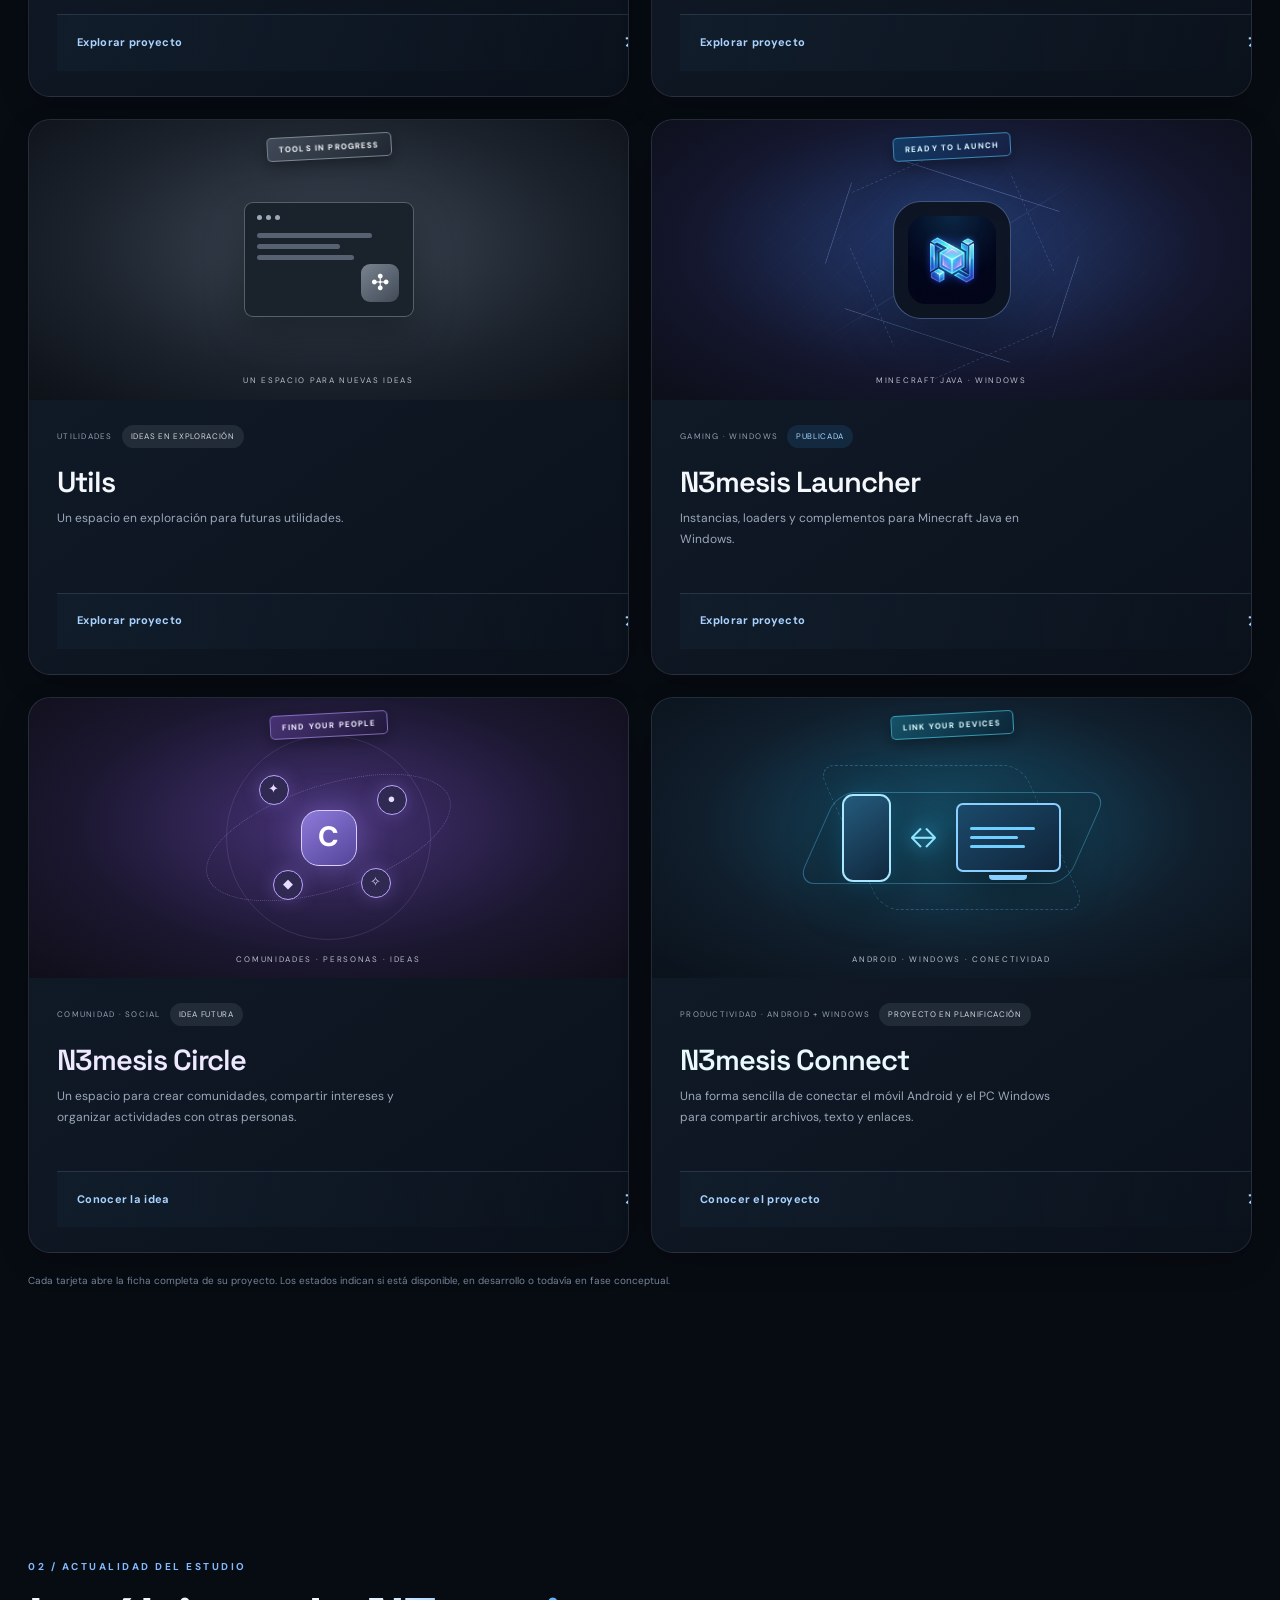
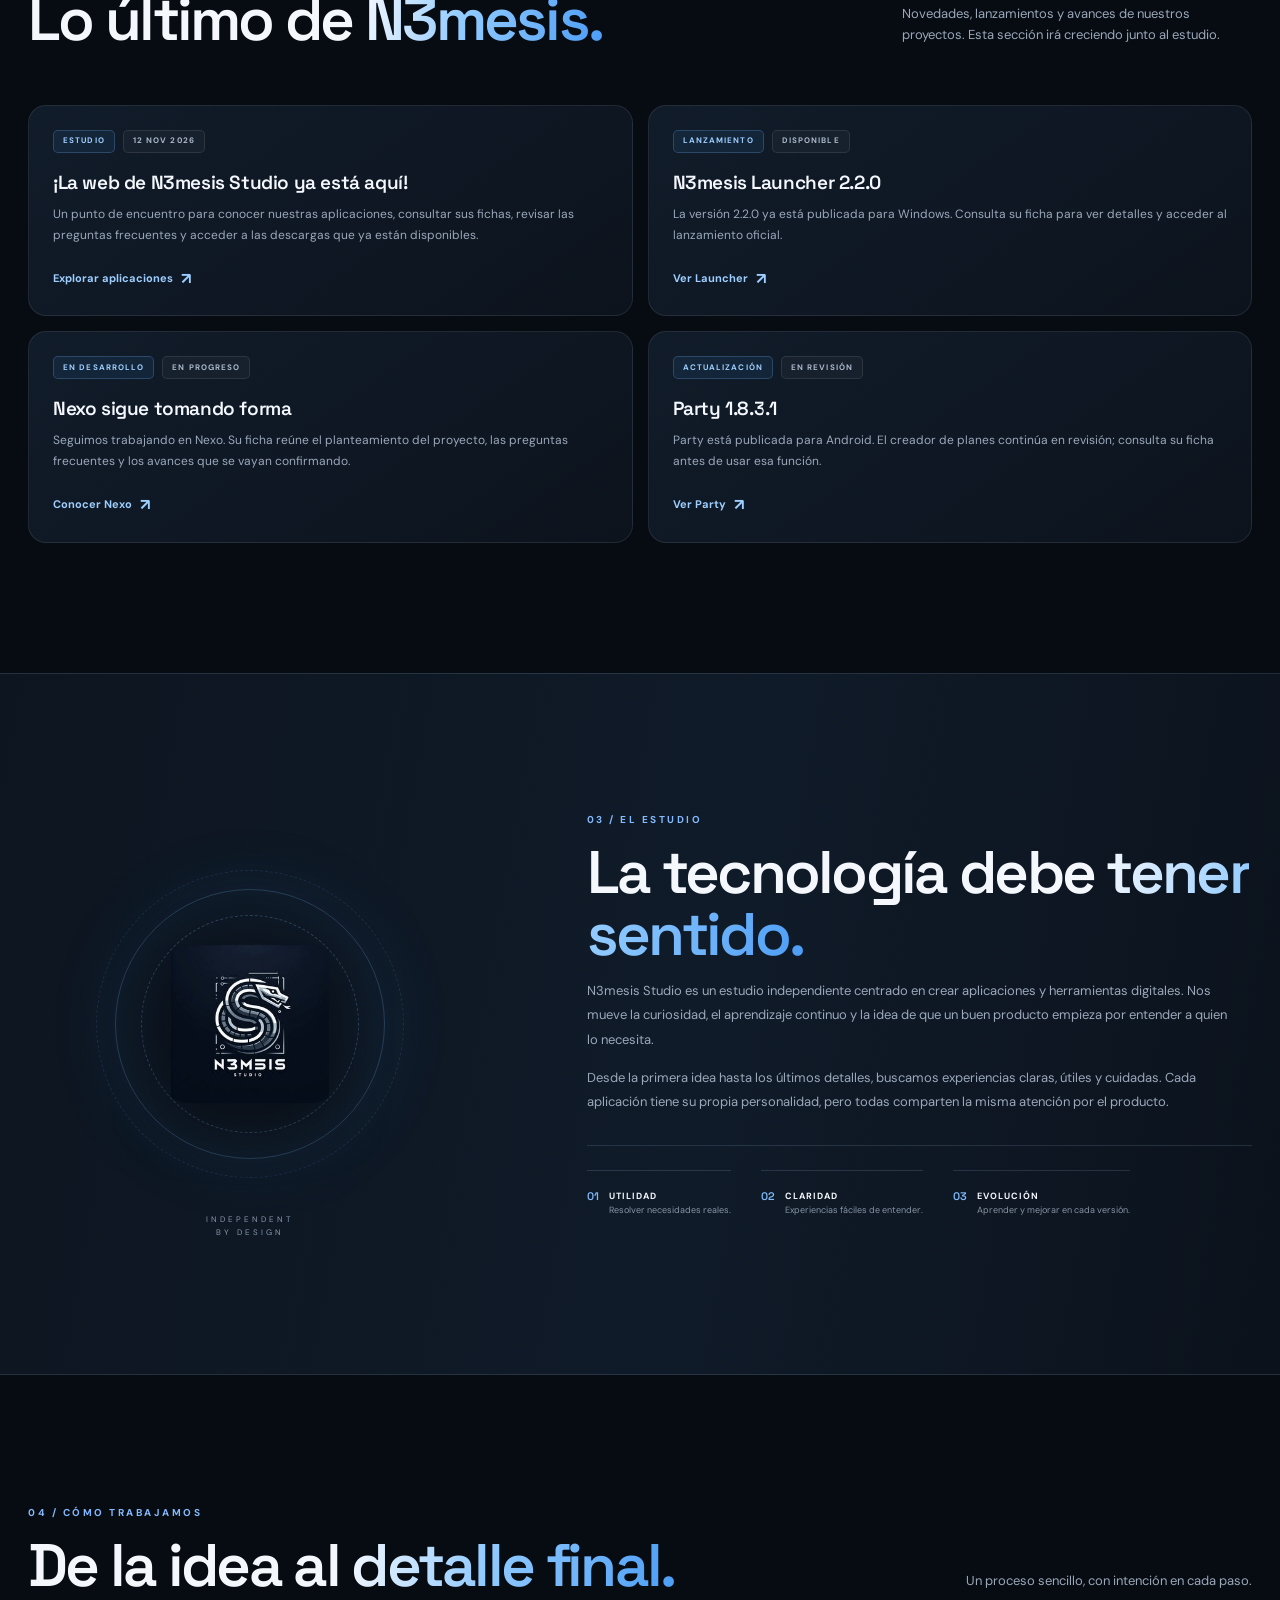
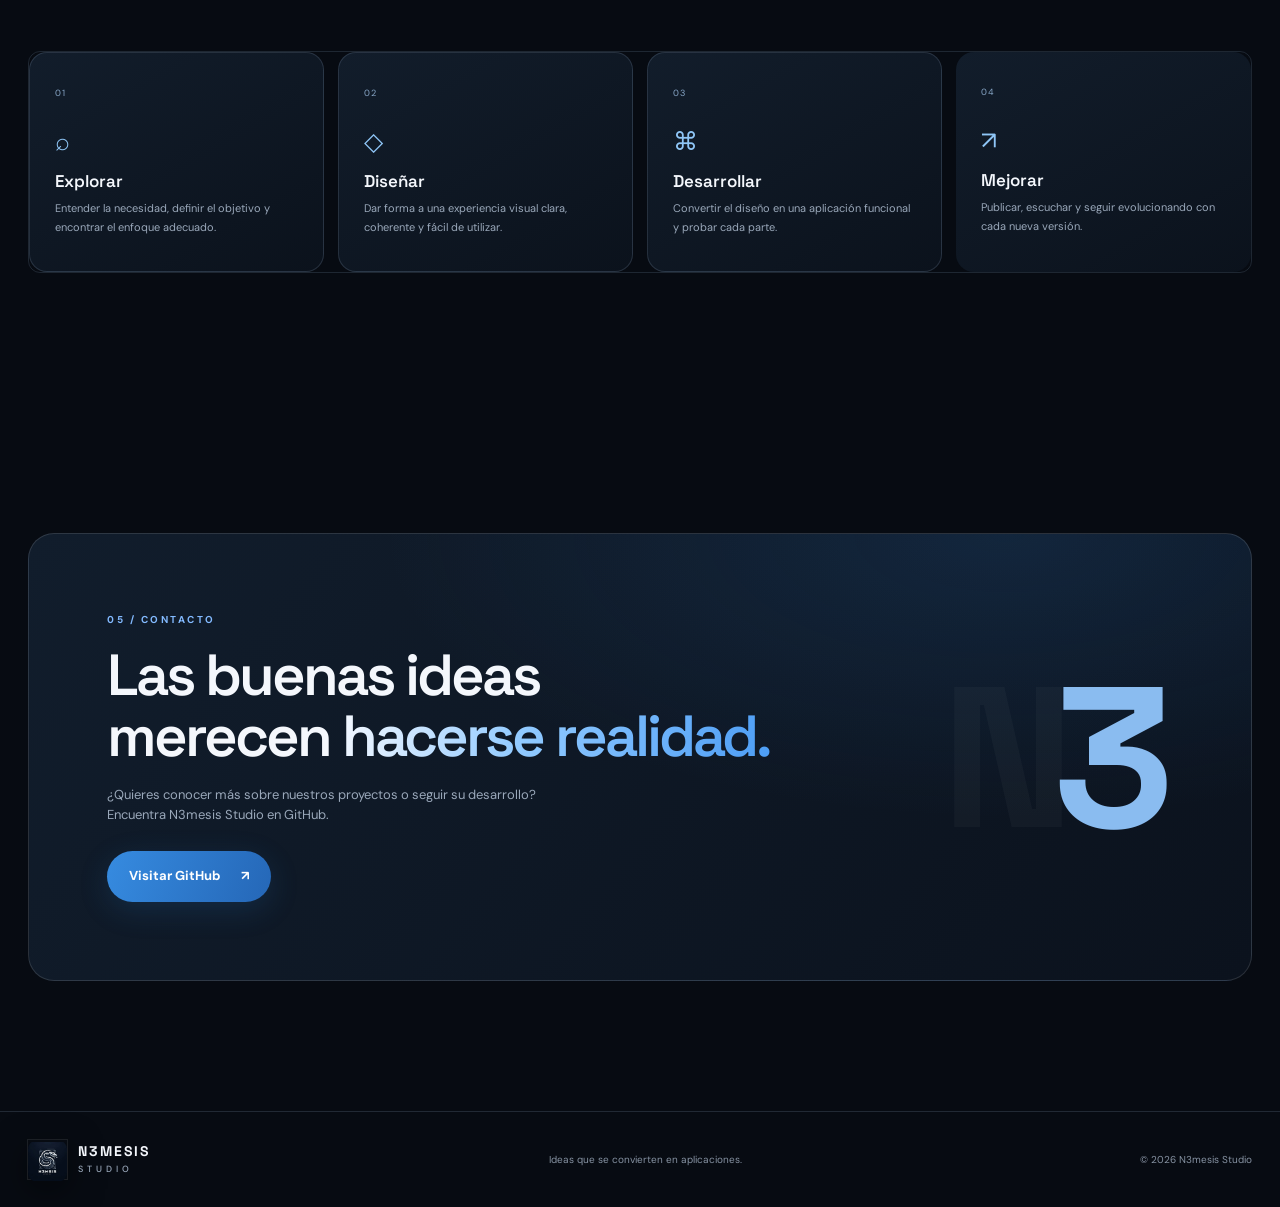
==== commit 6af7da7d: "Apply visual redesign to index.html" ====
--- a/index.html
+++ b/index.html
@@ -17,6 +17,7 @@
   <link href="https://fonts.googleapis.com/css2?family=DM+Sans:wght@400;500;600;700&family=Space+Grotesk:wght@400;500;600;700&display=swap" rel="stylesheet">
   <link rel="stylesheet" href="styles.css">
   <script defer src="script.js"></script>
+  <link rel="stylesheet" href="redesign.css">
 </head>
 <body>
   <a class="skip-link" href="#contenido">Saltar al contenido</a>
@@ -223,5 +224,6 @@
   </main>
 
   <footer class="footer"><div class="section-wrap footer-inner"><a class="brand" href="#inicio"><span class="brand-mark"><img class="brand-logo-image" src="assets/icon.png" alt=""></span><span class="brand-name">N3MESIS<small>STUDIO</small></span></a><span class="footer-tagline">Ideas que se convierten en aplicaciones.</span><span class="copyright">© <span id="year"></span> N3mesis Studio</span></div></footer>
+  <script defer src="redesign.js"></script>
 </body>
 </html>
--- a/styles.css
+++ b/styles.css
@@ -514,3 +514,15 @@
  .brand-logo-image,.news-card,.nav a{transition:none!important}
  .brand:hover .brand-logo-image,.news-card:hover{transform:none}
 }
+
+
+/* Calidad técnica — portada */
+.skip-link{position:fixed;z-index:2000;top:10px;left:10px;transform:translateY(-160%);padding:11px 15px;border-radius:8px;background:var(--blue-bright);color:#08111d;font-weight:800;font-size:13px;box-shadow:0 8px 25px #0008}
+.skip-link:focus{transform:translateY(0);outline:3px solid #fff;outline-offset:3px}
+:where(a,button,[tabindex]):focus-visible{outline:3px solid var(--blue-bright);outline-offset:4px}
+#contenido section[id]{scroll-margin-top:96px}
+.project-card,.news-card,.button,.nav a{ -webkit-tap-highlight-color:transparent }
+.project-card:focus-visible{border-radius:14px}
+img{max-width:100%}
+@media(max-width:600px){.section-wrap{width:calc(100% - 34px)}.site-header{width:calc(100% - 34px)}}
+@media(prefers-reduced-motion:reduce){html{scroll-behavior:auto}*,*::before,*::after{scroll-behavior:auto!important;animation-duration:.01ms!important;animation-iteration-count:1!important;transition-duration:.01ms!important}}
--- a/redesign.css
+++ b/redesign.css
@@ -0,0 +1,157 @@
+/* N3MESIS STUDIO — VISUAL REDESIGN 2026 */
+:root{--ink:#f4f7fc;--muted:#9aa8ba;--glass:rgba(17,26,39,.72);--hair:rgba(173,198,226,.16);--electric:#69b6ff;--display:'Space Grotesk',sans-serif}
+html{scroll-behavior:smooth;scroll-padding-top:118px}
+body{background:#070b12;color:var(--ink);font-family:'DM Sans',sans-serif}
+body:before{content:"";position:fixed;inset:0;z-index:-2;pointer-events:none;background:radial-gradient(ellipse at 12% 4%,rgba(43,117,194,.15),transparent 34%),radial-gradient(ellipse at 88% 48%,rgba(43,81,129,.11),transparent 32%),linear-gradient(180deg,#080d16,#070b12 70%)}
+::selection{background:#6dbaff55;color:#fff}
+.skip-link{z-index:1000}
+.site-header,.product-header{position:sticky;top:0;z-index:50;height:76px;width:min(1240px,calc(100% - 56px));background:rgba(7,11,18,.78);backdrop-filter:blur(22px);border:0;border-bottom:1px solid var(--hair)}
+.site-header:after,.product-header:after{content:"";position:absolute;bottom:-1px;left:0;width:100%;height:1px;background:linear-gradient(90deg,transparent,#73baff66,transparent)}
+.brand-mark,.back-brand img{box-shadow:0 0 0 1px #ffffff16,0 10px 34px #0008}
+.nav{gap:clamp(15px,2.5vw,34px);font-size:12px}
+.nav a,.back-link{transition:color .2s ease}
+.nav a:hover,.back-link:hover{color:#8bc8ff}
+.nav-cta{border-radius:999px;padding:10px 18px;background:#ffffff08}
+.section-wrap,.wrap{width:min(1240px,calc(100% - 56px))}
+.hero{min-height:690px;grid-template-columns:1.05fr .95fr;gap:3vw;padding-top:55px;padding-bottom:100px}
+.hero h1{font-size:clamp(54px,7.2vw,96px);line-height:.99;letter-spacing:-5px;max-width:740px;margin:28px 0}
+.hero-lead{font-size:17px;max-width:560px}
+.eyebrow{font-size:10px;letter-spacing:2.5px}
+.hero-art{height:530px}
+.core{width:225px;height:225px;box-shadow:0 0 110px #2877bb55,inset 0 0 55px #64a7df30}
+.hero-grid{background-size:28px 28px;opacity:.8}
+.orbit-a{width:510px;height:220px}.orbit-b{width:400px;height:350px}.orbit-c{width:330px;height:330px}
+.floating-chip{padding:11px 15px;border-radius:999px;background:#111d2bea}
+.button{border-radius:999px;padding:15px 22px}
+.section{padding-top:130px;padding-bottom:130px}
+.section-heading{margin-bottom:54px}
+.section-heading h2,.about h2{font-size:clamp(38px,4.7vw,60px);line-height:1.03;letter-spacing:-2.7px}
+.project-grid{grid-template-columns:repeat(2,minmax(0,1fr));gap:22px}
+.project-card{border-radius:22px;background:linear-gradient(145deg,#121d2b,#0a111b);border-color:#ffffff18;position:relative}
+.project-card:hover{transform:translateY(-8px);border-color:#8cc8ff70;box-shadow:0 28px 70px #0008}
+.project-visual{height:280px}
+.project-info{padding:25px 28px 28px}
+.project-info h3{font:600 29px var(--display);letter-spacing:-1px}
+.project-description{max-width:430px}
+.card-explore{margin:0 28px 25px;padding-top:14px;border-top:1px solid #ffffff18;color:#9ecfff;font-size:12px}
+.project-party .project-visual{background:radial-gradient(ellipse at 50% 45%,#743314,#2b160f 58%,#130d0d)}
+.project-nexo .project-visual{background:radial-gradient(ellipse at 50% 45%,#153f68,#101a2a 60%,#0b101a)}
+.project-launcher .project-visual{background:radial-gradient(ellipse at 50% 45%,#253d76,#14172e 60%,#0c0e18)}
+.project-circle .project-visual{background:radial-gradient(ellipse at 50% 45%,#463276,#1b1730 60%,#100e19)}
+.project-connect .project-visual{background:radial-gradient(ellipse at 50% 45%,#15506a,#101d2b 60%,#0a121b)}
+.project-utils .project-visual{background:radial-gradient(ellipse at 50% 45%,#3d4855,#1b222c 60%,#0d1118)}
+.news-grid{gap:15px}
+.news-card{padding:24px;border-radius:18px;background:linear-gradient(145deg,#111c2a,#0c131d);border-color:#ffffff16}
+.news-card h3{font:600 19px var(--display)}
+.about-layout{gap:9vw}
+.about-mark{min-height:440px}
+.about-logo{width:180px}
+.values>div{border-top:1px solid var(--hair);padding:18px 0}
+.steps{gap:14px}
+.steps article{border:1px solid var(--hair);border-radius:18px;background:linear-gradient(150deg,#121d2b,#0b121c);padding:25px;min-height:220px}
+.steps article:hover{border-color:#7dbfff70;transform:translateY(-4px)}
+.contact-panel{padding:clamp(34px,7vw,78px);border:1px solid #ffffff20;border-radius:26px;background:radial-gradient(ellipse at 80% 0%,#2765a533,transparent 45%),linear-gradient(130deg,#111d2c,#0b121d)}
+.footer{border-top:1px solid var(--hair)}
+/* Product pages */
+.product-header{margin:auto}
+.product-header .back-brand{font-size:12px}
+.product-hero{min-height:650px;padding-top:90px;padding-bottom:90px;gap:7vw;position:relative}
+.product-hero:before{content:"";position:absolute;inset:7% -4% 8% 35%;z-index:-1;pointer-events:none;background:radial-gradient(ellipse,var(--glow,#2776b8) 0%,transparent 68%);opacity:.16;filter:blur(38px)}
+.product-hero-copy{position:relative;z-index:2}
+.product-title-row{gap:24px;margin:30px 0}
+.product-title-row h1{font:700 clamp(54px,7vw,92px)/.95 var(--display);letter-spacing:-5px}
+.app-icon,.connect-symbol,.circle-symbol{width:100px;height:100px;border-radius:26px}
+.tagline{font-size:16px;letter-spacing:.1px}
+.lead{font-size:17px;max-width:630px;line-height:1.85}
+.hero-pills{gap:9px;margin:26px 0}
+.hero-pills span{font-size:10px;padding:8px 13px;border-radius:999px;background:#ffffff07}
+.hero-showcase{min-height:440px;border:1px solid #ffffff16;border-radius:28px;background:linear-gradient(145deg,#ffffff0b,#ffffff02);overflow:hidden}
+.showcase-glow{width:360px;height:360px;opacity:.24}
+.showcase-icon{width:min(250px,60%);filter:drop-shadow(0 35px 55px #0009)}
+.product-section{padding-top:110px;padding-bottom:115px}
+.product-section h2,.screens-section h2,.download-panel h2{font:600 clamp(36px,4.5vw,58px)/1.05 var(--display);letter-spacing:-2.5px;max-width:820px;margin:18px 0 26px}
+.section-intro{font-size:15px;line-height:1.85;max-width:760px;margin:0 0 36px}
+.feature-grid{grid-template-columns:repeat(3,minmax(0,1fr));gap:16px}
+.feature-grid article{position:relative;min-height:205px;padding:26px;border-radius:18px;background:linear-gradient(145deg,#172333,#0d151f);border-color:#ffffff16;transition:transform .25s,border-color .25s,background .25s}
+.feature-grid article:before{content:"";position:absolute;left:26px;right:26px;top:0;height:1px;background:linear-gradient(90deg,var(--accent),transparent);opacity:.65}
+.feature-grid article:hover{transform:translateY(-6px);border-color:color-mix(in srgb,var(--accent) 55%,transparent);background:linear-gradient(145deg,#1b2a3c,#101a26)}
+.feature-grid article>b{font:700 10px var(--display);letter-spacing:1.8px}
+.feature-grid h3{font:600 19px var(--display);margin:19px 0 9px}
+.feature-grid p{font-size:13px;line-height:1.8}
+.screens-section{padding:110px 0;background:linear-gradient(180deg,#ffffff05,#ffffff02);border-block:1px solid #ffffff13}
+.screenshot-grid{grid-template-columns:repeat(4,minmax(0,1fr));gap:20px}
+.screenshot-card{padding:10px;border:1px solid #ffffff1c;border-radius:20px;background:#111b29;box-shadow:0 18px 45px #0005}
+.screenshot-card img{border-radius:13px}
+.screenshot-card figcaption{padding:12px 5px 4px;font-size:11px;color:#c2cfde}
+.screenshot-placeholder{border-radius:16px;min-height:260px}
+.spec-grid{border-radius:18px;border-color:#ffffff20;background:#ffffff05}
+.spec-grid div{padding:22px 24px}
+.spec-grid span{font-size:11px}
+.spec-grid b{font-size:14px}
+.roadmap-list{gap:16px}
+.roadmap-list article{padding:25px;border-radius:18px;background:linear-gradient(145deg,#142131,#0c141e);border-color:#ffffff18}
+.download-panel,.feedback-panel{padding:clamp(28px,5vw,54px);border:1px solid #ffffff20;border-radius:24px;background:radial-gradient(ellipse at 85% 10%,color-mix(in srgb,var(--accent,#72b9ff) 20%,transparent),transparent 45%),linear-gradient(140deg,#142131,#0b121c);gap:30px}
+.download-panel p,.feedback-panel p{font-size:14px;line-height:1.85;max-width:700px}
+.coming-soon{border-radius:999px;padding:12px 18px;background:#ffffff0b;border:1px solid color-mix(in srgb,var(--accent) 45%,transparent)}
+.feedback-section{padding-bottom:100px}
+.feedback-actions a{display:inline-flex;padding:13px 18px;border:1px solid color-mix(in srgb,var(--accent) 60%,transparent);border-radius:999px;background:#ffffff08}
+.product-footer{border-top:1px solid var(--hair);padding:28px max(28px,calc((100% - 1240px)/2));background:#080d15}
+.product-footer a{color:var(--accent,#8bc8ff)}
+/* Dynamic section navigation and scroll progress */
+.product-section-nav{position:sticky;top:76px;z-index:40;display:flex;gap:8px;align-items:center;overflow:auto;padding:12px max(28px,calc((100% - 1240px)/2));background:rgba(7,11,18,.82);backdrop-filter:blur(18px);border-bottom:1px solid #ffffff12;scrollbar-width:none}
+.product-section-nav::-webkit-scrollbar{display:none}
+.product-section-nav a{white-space:nowrap;font-size:10px;letter-spacing:.4px;color:#9aaabd;padding:8px 13px;border:1px solid transparent;border-radius:999px}
+.product-section-nav a:hover,.product-section-nav a[aria-current="location"]{color:#fff;background:#ffffff0c;border-color:color-mix(in srgb,var(--accent,#69b6ff) 48%,transparent)}
+.reading-progress{position:fixed;z-index:100;top:0;left:0;height:2px;width:0;background:var(--accent,#69b6ff);box-shadow:0 0 12px var(--accent,#69b6ff)}
+@media(max-width:900px){
+ .hero{grid-template-columns:1fr 1fr;min-height:610px}
+ .hero h1{font-size:clamp(48px,7vw,72px)}
+ .product-hero{gap:3vw;min-height:570px}
+ .feature-grid{grid-template-columns:repeat(2,minmax(0,1fr))}
+ .screenshot-grid{grid-template-columns:repeat(2,minmax(0,1fr))}
+}
+@media(max-width:760px){
+ .site-header,.product-header{width:calc(100% - 36px);height:68px}
+ .section-wrap,.wrap{width:calc(100% - 36px)}
+ .hero{display:flex;flex-direction:column;align-items:stretch;min-height:0;padding-top:85px;padding-bottom:85px;gap:20px}
+ .hero h1{font-size:clamp(48px,12vw,72px);letter-spacing:-3px}
+ .hero-art{height:360px;order:2}
+ .scroll-cue{display:none}
+ .hero-meta{margin-top:42px}
+ .section{padding-top:85px;padding-bottom:85px}
+ .section-heading{display:block}
+ .section-heading>p{margin-top:20px}
+ .project-grid{grid-template-columns:1fr}
+ .project-visual{height:245px}
+ .about-layout{grid-template-columns:1fr;gap:35px}
+ .about-mark{min-height:300px}
+ .steps{grid-template-columns:1fr 1fr}
+ .product-hero{display:flex;flex-direction:column;align-items:stretch;min-height:0;padding-top:65px;padding-bottom:65px;gap:30px}
+ .product-title-row h1{font-size:clamp(48px,13vw,76px);letter-spacing:-3px}
+ .product-title-row{gap:16px}
+ .app-icon,.connect-symbol,.circle-symbol{width:76px;height:76px;border-radius:20px}
+ .hero-showcase{min-height:300px;width:100%}
+ .product-section{padding-top:80px;padding-bottom:80px}
+ .screens-section{padding:80px 0}
+ .product-section h2,.screens-section h2,.download-panel h2{font-size:clamp(34px,9vw,48px);letter-spacing:-1.8px}
+ .product-section-nav{top:68px;padding-inline:18px}
+ .product-section-nav a{font-size:9px;padding:7px 11px}
+}
+@media(max-width:480px){
+ .section-wrap,.wrap{width:calc(100% - 30px)}
+ .project-visual{height:215px}
+ .project-info{padding:21px}
+ .card-explore{margin-inline:21px}
+ .feature-grid,.steps,.roadmap-list{grid-template-columns:1fr}
+ .feature-grid article{min-height:0;padding:23px}
+ .screenshot-grid{grid-template-columns:repeat(2,minmax(0,1fr));gap:10px}
+ .spec-grid{grid-template-columns:1fr 1fr}
+ .spec-grid div{padding:15px}
+ .product-title-row h1{font-size:46px}
+ .hero-showcase{min-height:245px}
+ .download-panel,.feedback-panel{padding:24px;border-radius:18px}
+}
+@media(prefers-reduced-motion:reduce){
+ html{scroll-behavior:auto}
+ *,*:before,*:after{animation-duration:.01ms!important;animation-iteration-count:1!important;transition-duration:.01ms!important}
+}
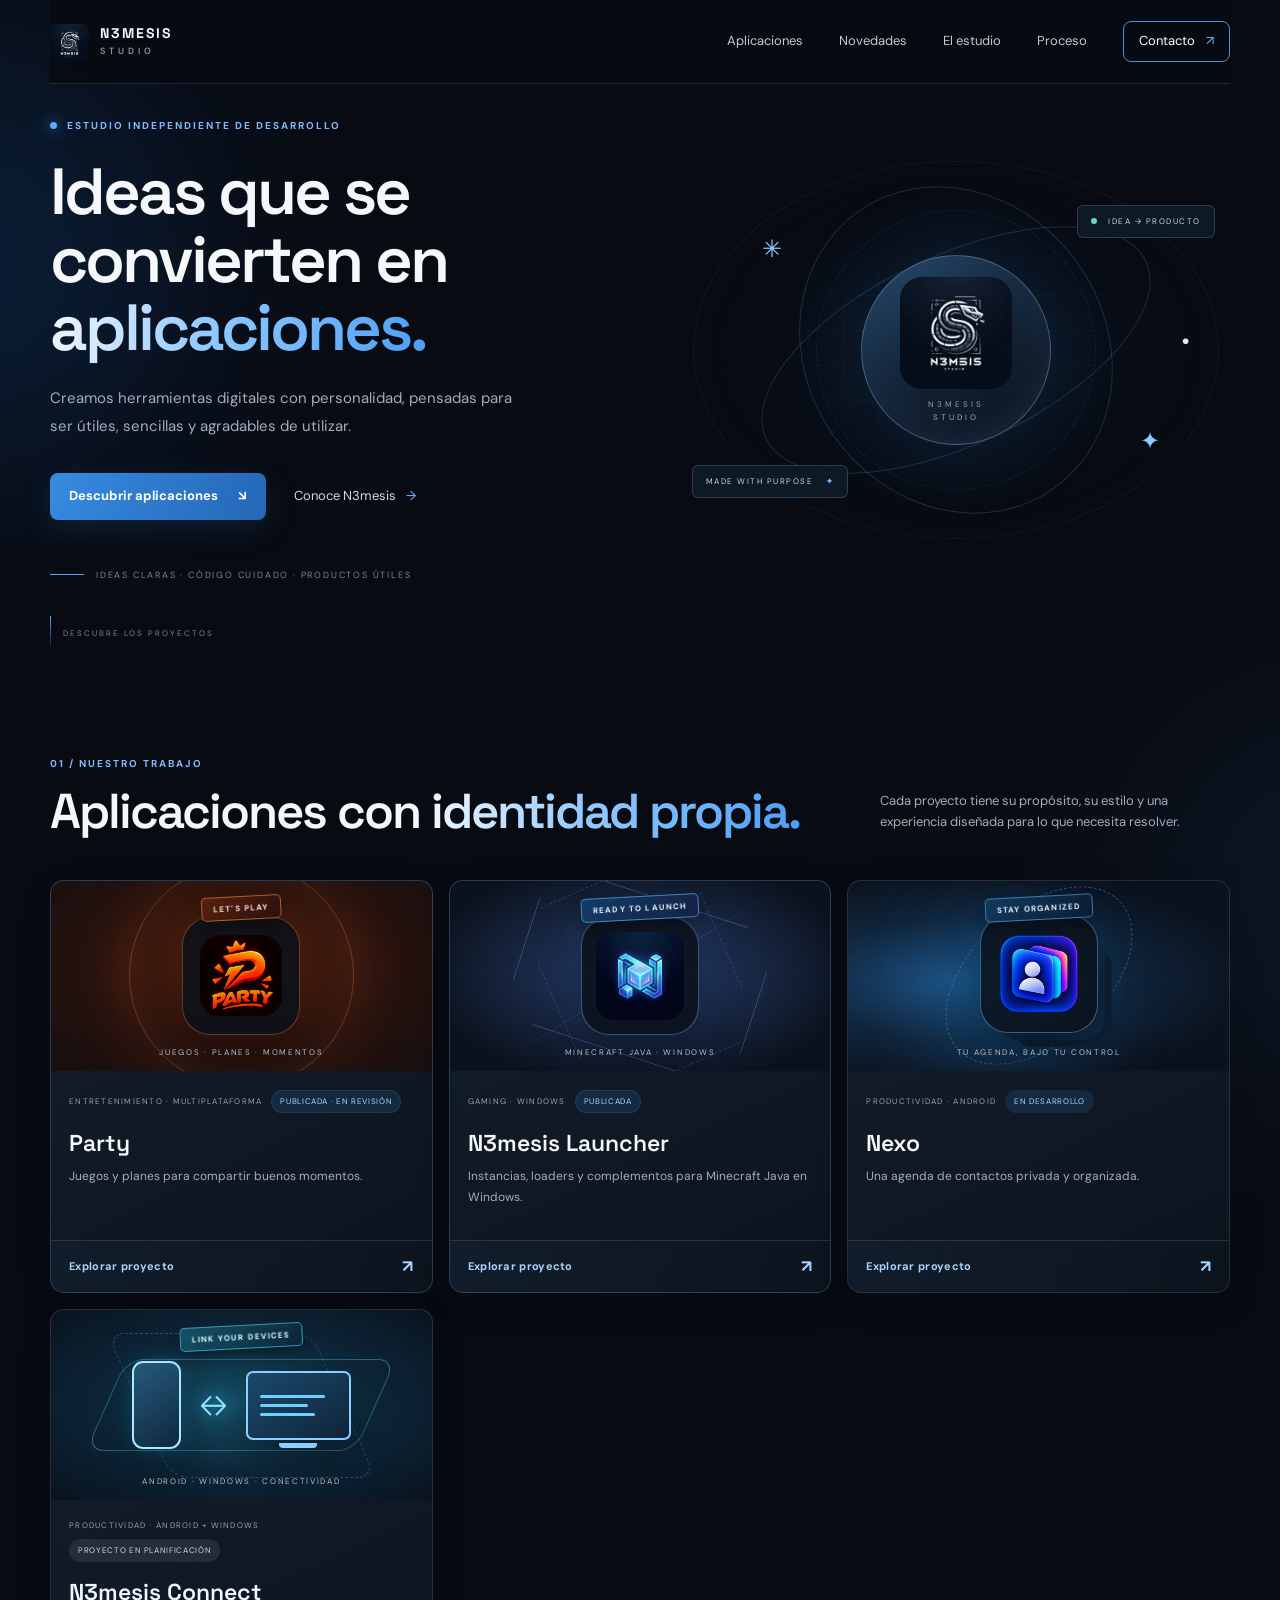
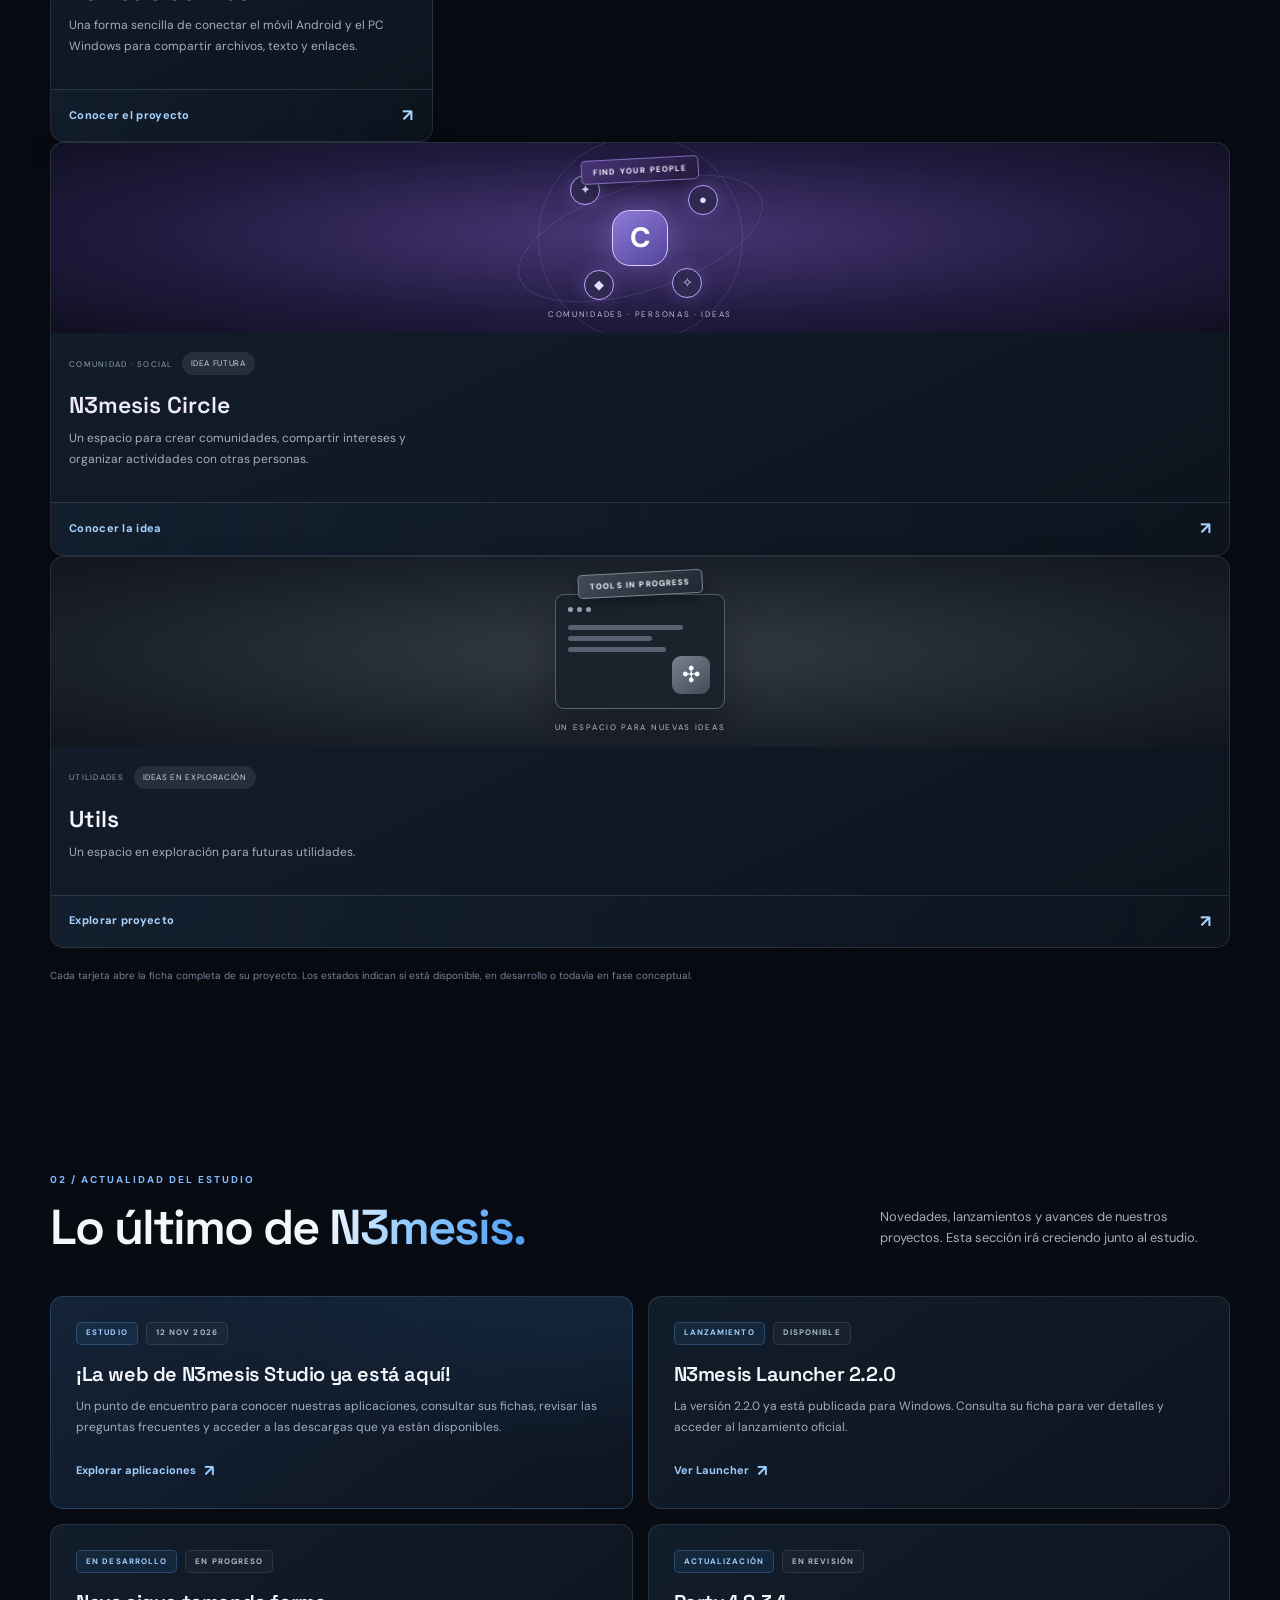
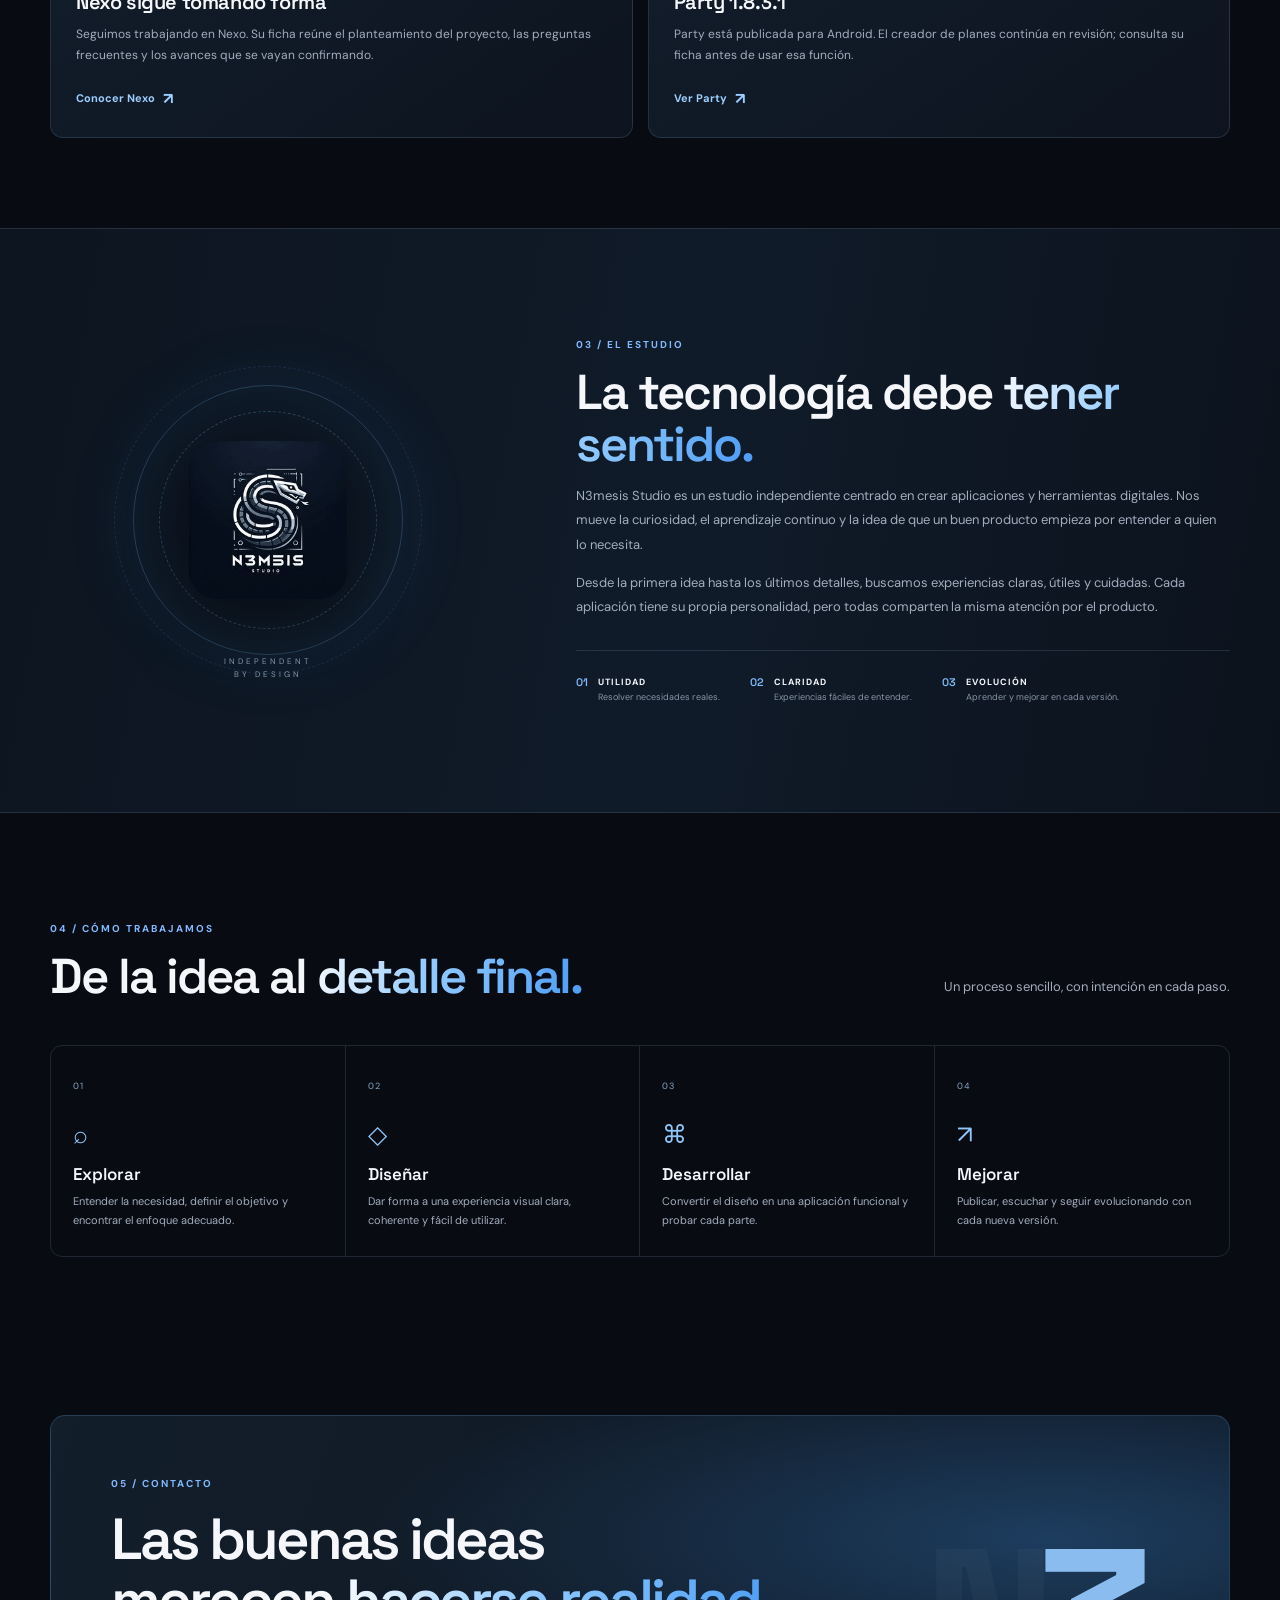
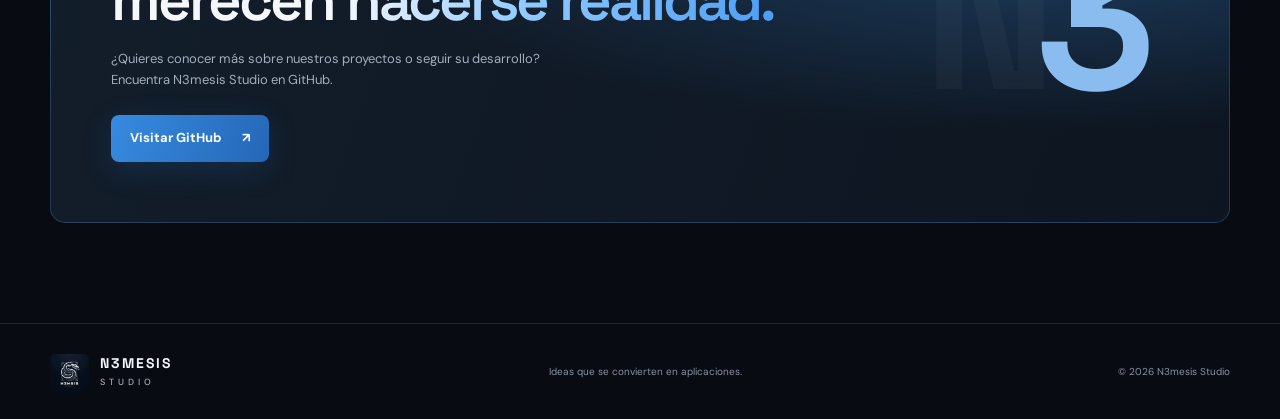
==== commit 641289ec: "Improve homepage hierarchy and prioritize published apps" ====
--- a/index.html
+++ b/index.html
@@ -9,18 +9,37 @@
   <meta property="og:description" content="Aplicaciones independientes diseñadas con intención. Conoce nuestros proyectos.">
   <meta property="og:type" content="website">
   <title>N3mesis Studio — Ideas que se convierten en aplicaciones</title>
-  <link rel="canonical" href="https://ocelote9547.github.io/">
-  <meta property="og:url" content="https://ocelote9547.github.io/"><meta property="og:site_name" content="N3mesis Studio"><meta name="twitter:card" content="summary"><meta name="twitter:title" content="N3mesis Studio — Ideas que se convierten en aplicaciones"><meta name="twitter:description" content="Aplicaciones independientes diseñadas con intención. Conoce nuestros proyectos.">
   <link rel="icon" href="assets/icon.png" type="image/png">
   <link rel="preconnect" href="https://fonts.googleapis.com">
   <link rel="preconnect" href="https://fonts.gstatic.com" crossorigin>
   <link href="https://fonts.googleapis.com/css2?family=DM+Sans:wght@400;500;600;700&family=Space+Grotesk:wght@400;500;600;700&display=swap" rel="stylesheet">
   <link rel="stylesheet" href="styles.css">
   <script defer src="script.js"></script>
-  <link rel="stylesheet" href="redesign.css">
+<style>
+/* Home: jerarquía más clara y proyectos ordenados por disponibilidad */
+.hero{min-height:590px;padding-top:18px;padding-bottom:76px;gap:26px}
+.hero-copy{max-width:590px}
+.hero h1{max-width:610px;font-size:clamp(44px,5.1vw,66px);line-height:1.04}
+.hero-lead{max-width:470px;font-size:15px}
+.hero-art{height:420px}
+.hero-meta{margin-top:48px}
+.projects{padding-top:82px}
+.project-grid{grid-template-columns:repeat(3,minmax(0,1fr));gap:16px}
+.project-visual{height:190px}
+.project-info{padding:19px 18px 17px}
+.project-info h3{font-size:23px}
+a.project-card .card-explore{padding:12px 18px}
+.project-card{border-color:#ffffff19;background:linear-gradient(155deg,#141f2d,#0c131d)}
+.project-card:hover{border-color:#78baff77;box-shadow:0 16px 42px #0006}
+.project-party,.project-launcher{border-color:#6ca9e044}
+.project-party .status,.project-launcher .status{box-shadow:inset 0 0 0 1px #68a9e522}
+.news{padding-top:70px}
+@media(max-width:980px){.project-grid{grid-template-columns:repeat(2,minmax(0,1fr))}}
+@media(max-width:800px){.hero{min-height:auto;padding-top:65px}.hero-art{height:350px}.hero-meta{margin-top:36px}}
+@media(max-width:600px){.hero{padding-top:54px;padding-bottom:58px}.hero-art{height:270px}.projects{padding-top:62px}.project-grid{grid-template-columns:minmax(0,1fr)}.project-visual{height:180px}.news{padding-top:58px}}
+</style>
 </head>
 <body>
-  <a class="skip-link" href="#contenido">Saltar al contenido</a>
   <div class="ambient ambient-one" aria-hidden="true"></div>
   <div class="ambient ambient-two" aria-hidden="true"></div>
 
@@ -29,8 +48,8 @@
       <span class="brand-mark"><img class="brand-logo-image" src="assets/icon.png" alt=""></span>
       <span class="brand-name">N3MESIS<small>STUDIO</small></span>
     </a>
-    <button type="button" class="menu-toggle" aria-label="Abrir menú" aria-expanded="false" aria-controls="main-nav"><span></span><span></span></button>
-    <nav class="nav" id="main-nav" aria-label="Navegación principal">
+    <button class="menu-toggle" aria-label="Abrir menú" aria-expanded="false" aria-controls="main-nav"><span></span><span></span></button>
+    <nav class="nav" id="main-nav">
       <a href="#proyectos">Aplicaciones</a>
       <a href="#novedades">Novedades</a>
       <a href="#estudio">El estudio</a>
@@ -39,7 +58,7 @@
     </nav>
   </header>
 
-  <main id="contenido">
+  <main>
     <section class="hero section-wrap" id="inicio">
       <div class="hero-copy">
         <div class="eyebrow"><span class="pulse"></span> ESTUDIO INDEPENDIENTE DE DESARROLLO</div>
@@ -76,38 +95,9 @@
             <span class="visual-sticker">LET'S PLAY</span>
           </div>
           <div class="project-info">
-            <div class="project-topline"><span class="project-type">ENTRETENIMIENTO · ANDROID</span><span class="status status-progress">PUBLICADA · EN REVISIÓN</span></div>
+            <div class="project-topline"><span class="project-type">ENTRETENIMIENTO · MULTIPLATAFORMA</span><span class="status status-progress">PUBLICADA · EN REVISIÓN</span></div>
             <h3>Party</h3>
             <p class="project-description">Juegos y planes para compartir buenos momentos.</p>
-            
-            
-          </div>
-        <span class="card-explore">Explorar proyecto <span aria-hidden="true">↗</span></span></a>
-
-        <a class="project-card project-nexo" href="nexo/" aria-label="Abrir ficha de Nexo">
-          <div class="project-visual visual-nexo" role="img" aria-label="Ilustración de la identidad azul de Nexo">
-            <div class="nexo-glow"></div><div class="app-logo-plaque nexo-logo-plaque"><img class="project-logo" src="assets/icon_nexo.png" alt="Logotipo de Nexo"></div>
-            <span class="visual-label">TU AGENDA, BAJO TU CONTROL</span>
-            <span class="nexo-orbit"></span><span class="visual-sticker nexo-sticker">STAY ORGANIZED</span>
-          </div>
-          <div class="project-info">
-            <div class="project-topline"><span class="project-type">PRODUCTIVIDAD · ANDROID</span><span class="status status-progress">EN DESARROLLO</span></div>
-            <h3>Nexo</h3>
-            <p class="project-description">Una agenda de contactos privada y organizada. En desarrollo para Android.</p>
-            
-            
-          </div>
-        <span class="card-explore">Explorar proyecto <span aria-hidden="true">↗</span></span></a>
-
-        <a class="project-card project-utils" href="utils/" aria-label="Abrir ficha de utils">
-          <div class="project-visual visual-utils" role="img" aria-label="Ilustración gris neutra para Utils">
-            <div class="utils-window"><div class="window-dots"><i></i><i></i><i></i></div><div class="utils-lines"><b></b><b></b><b></b></div><div class="utils-tile">✣</div></div>
-            <span class="visual-label">UN ESPACIO PARA NUEVAS IDEAS</span><span class="visual-sticker utils-sticker">TOOLS IN PROGRESS</span>
-          </div>
-          <div class="project-info">
-            <div class="project-topline"><span class="project-type">UTILIDADES</span><span class="status status-concept">IDEAS EN EXPLORACIÓN</span></div>
-            <h3>Utils</h3>
-            <p class="project-description">Un espacio en exploración para futuras utilidades.</p>
             
             
           </div>
@@ -128,6 +118,35 @@
           </div>
         <span class="card-explore">Explorar proyecto <span aria-hidden="true">↗</span></span></a>
 
+        <a class="project-card project-nexo" href="nexo/" aria-label="Abrir ficha de nexo">
+          <div class="project-visual visual-nexo" role="img" aria-label="Ilustración de la identidad azul de Nexo">
+            <div class="nexo-glow"></div><div class="app-logo-plaque nexo-logo-plaque"><img class="project-logo" src="assets/icon_nexo.png" alt="Logotipo de Nexo"></div>
+            <span class="visual-label">TU AGENDA, BAJO TU CONTROL</span>
+            <span class="nexo-orbit"></span><span class="visual-sticker nexo-sticker">STAY ORGANIZED</span>
+          </div>
+          <div class="project-info">
+            <div class="project-topline"><span class="project-type">PRODUCTIVIDAD · ANDROID</span><span class="status status-progress">EN DESARROLLO</span></div>
+            <h3>Nexo</h3>
+            <p class="project-description">Una agenda de contactos privada y organizada.</p>
+            
+            
+          </div>
+        <span class="card-explore">Explorar proyecto <span aria-hidden="true">↗</span></span></a>
+
+        <a class="project-card project-connect" href="connect/" aria-label="Abrir ficha de N3mesis Connect">
+          <div class="project-visual visual-connect" role="img" aria-label="Concepto visual de N3mesis Connect, móvil y ordenador conectados">
+            <div class="connect-signal connect-signal-one"></div><div class="connect-signal connect-signal-two"></div>
+            <div class="connect-devices"><span class="connect-phone"></span><span class="connect-link">↔</span><span class="connect-pc"><i></i><i></i><i></i></span></div>
+            <span class="visual-label">ANDROID · WINDOWS · CONECTIVIDAD</span><span class="visual-sticker connect-sticker">LINK YOUR DEVICES</span>
+          </div>
+          <div class="project-info">
+            <div class="project-topline"><span class="project-type">PRODUCTIVIDAD · ANDROID + WINDOWS</span><span class="status status-concept">PROYECTO EN PLANIFICACIÓN</span></div>
+            <h3>N3mesis Connect</h3>
+            <p class="project-description">Una forma sencilla de conectar el móvil Android y el PC Windows para compartir archivos, texto y enlaces.</p>
+          </div>
+          <span class="card-explore">Conocer el proyecto <span aria-hidden="true">↗</span></span>
+        </a>
+      </div>
 
         <a class="project-card project-circle" href="circle/" aria-label="Abrir ficha de N3mesis Circle">
           <div class="project-visual visual-circle" role="img" aria-label="Concepto visual de comunidades conectadas en N3mesis Circle">
@@ -143,21 +162,20 @@
           <span class="card-explore">Conocer la idea <span aria-hidden="true">↗</span></span>
         </a>
 
-        <a class="project-card project-connect" href="connect/" aria-label="Abrir ficha de N3mesis Connect">
-          <div class="project-visual visual-connect" role="img" aria-label="Concepto visual de N3mesis Connect, móvil y ordenador conectados">
-            <div class="connect-signal connect-signal-one"></div><div class="connect-signal connect-signal-two"></div>
-            <div class="connect-devices"><span class="connect-phone"></span><span class="connect-link">↔</span><span class="connect-pc"><i></i><i></i><i></i></span></div>
-            <span class="visual-label">ANDROID · WINDOWS · CONECTIVIDAD</span><span class="visual-sticker connect-sticker">LINK YOUR DEVICES</span>
-          </div>
-          <div class="project-info">
-            <div class="project-topline"><span class="project-type">PRODUCTIVIDAD · ANDROID + WINDOWS</span><span class="status status-concept">PROYECTO EN PLANIFICACIÓN</span></div>
-            <h3>N3mesis Connect</h3>
-            <p class="project-description">Una forma sencilla de conectar el móvil Android y el PC Windows para compartir archivos, texto y enlaces.</p>
-          </div>
-          <span class="card-explore">Conocer el proyecto <span aria-hidden="true">↗</span></span>
-        </a>
-      </div>
-      <p class="section-footnote">Cada tarjeta abre la ficha completa de su proyecto. Los estados indican si está disponible, en desarrollo o todavía en fase conceptual.</p>
+        <a class="project-card project-utils" href="utils/" aria-label="Abrir ficha de utils">
+          <div class="project-visual visual-utils" role="img" aria-label="Ilustración gris neutra para Utils">
+            <div class="utils-window"><div class="window-dots"><i></i><i></i><i></i></div><div class="utils-lines"><b></b><b></b><b></b></div><div class="utils-tile">✣</div></div>
+            <span class="visual-label">UN ESPACIO PARA NUEVAS IDEAS</span><span class="visual-sticker utils-sticker">TOOLS IN PROGRESS</span>
+          </div>
+          <div class="project-info">
+            <div class="project-topline"><span class="project-type">UTILIDADES</span><span class="status status-concept">IDEAS EN EXPLORACIÓN</span></div>
+            <h3>Utils</h3>
+            <p class="project-description">Un espacio en exploración para futuras utilidades.</p>
+            
+            
+          </div>
+        <span class="card-explore">Explorar proyecto <span aria-hidden="true">↗</span></span></a>
+      </div><p class="section-footnote">Cada tarjeta abre la ficha completa de su proyecto. Los estados indican si está disponible, en desarrollo o todavía en fase conceptual.</p>
     </section>
 
     <section class="news section-wrap section" id="novedades">
@@ -224,6 +242,5 @@
   </main>
 
   <footer class="footer"><div class="section-wrap footer-inner"><a class="brand" href="#inicio"><span class="brand-mark"><img class="brand-logo-image" src="assets/icon.png" alt=""></span><span class="brand-name">N3MESIS<small>STUDIO</small></span></a><span class="footer-tagline">Ideas que se convierten en aplicaciones.</span><span class="copyright">© <span id="year"></span> N3mesis Studio</span></div></footer>
-  <script defer src="redesign.js"></script>
 </body>
 </html>
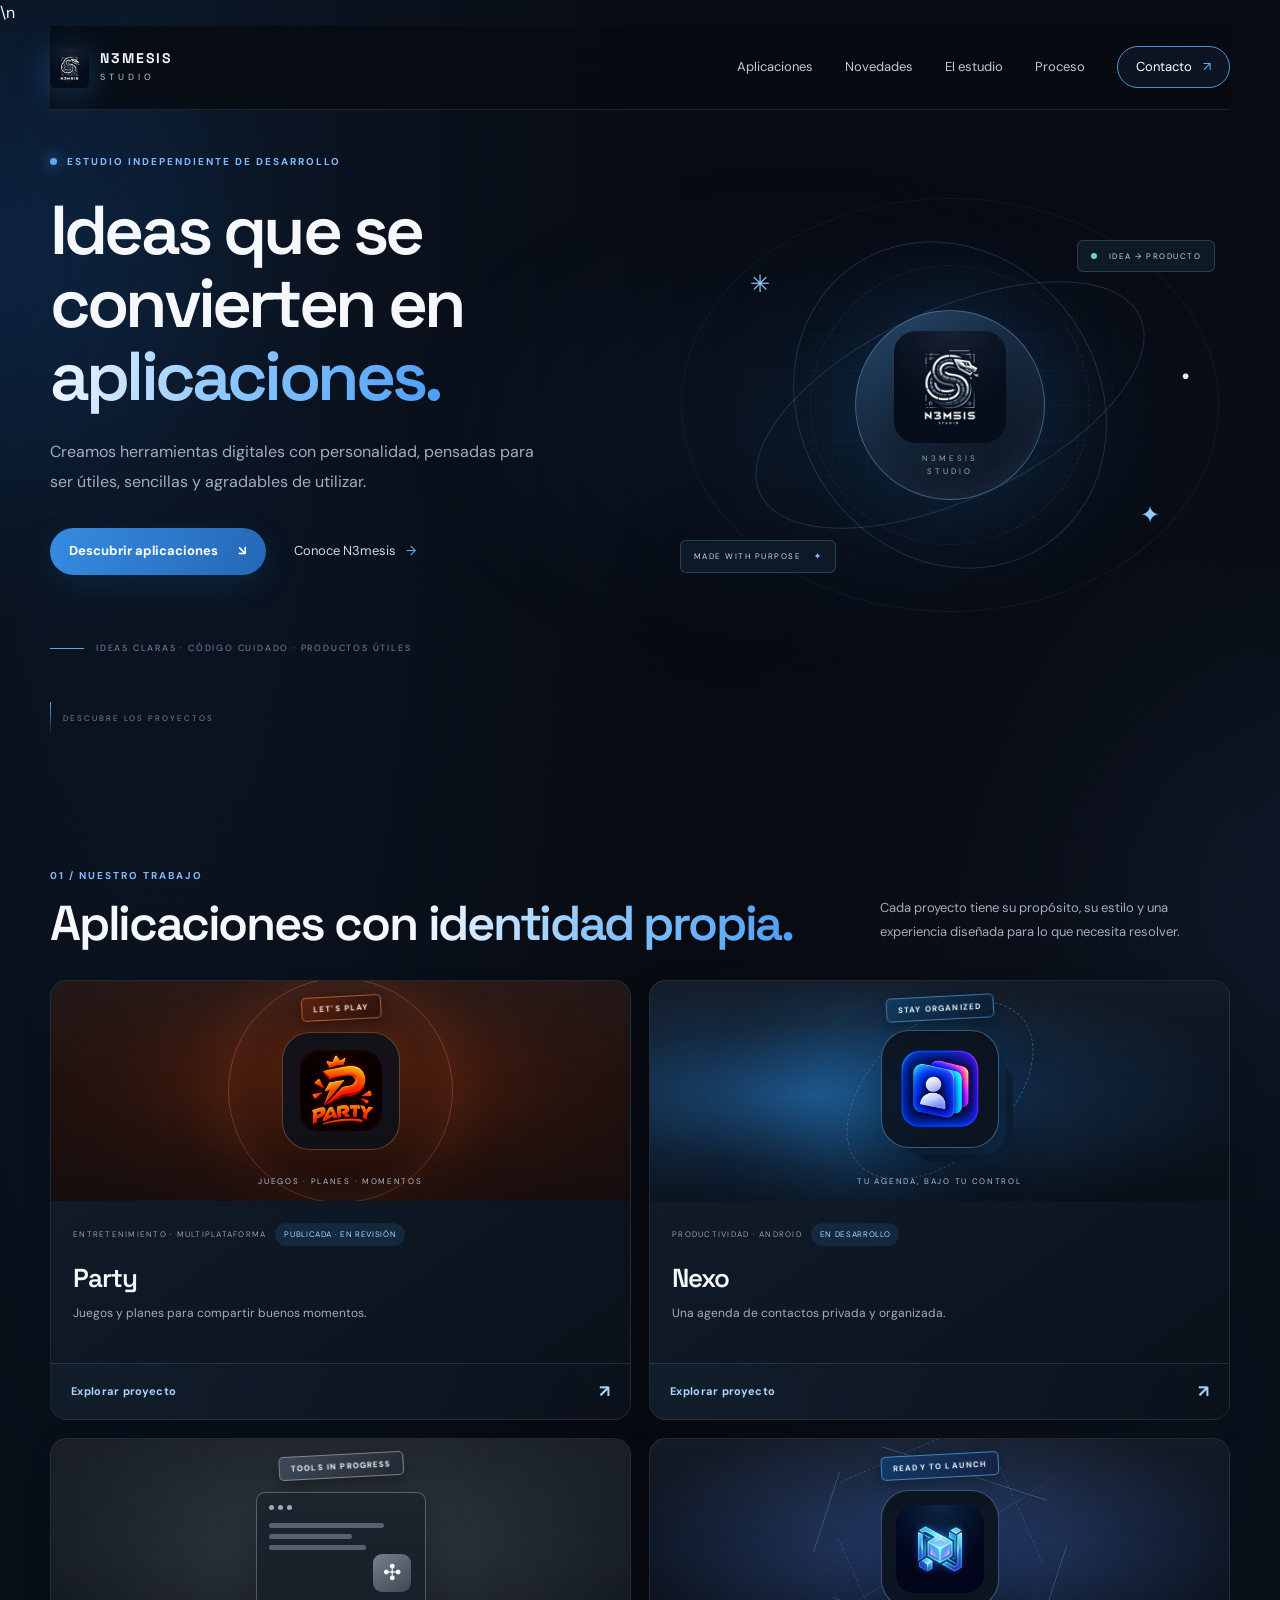
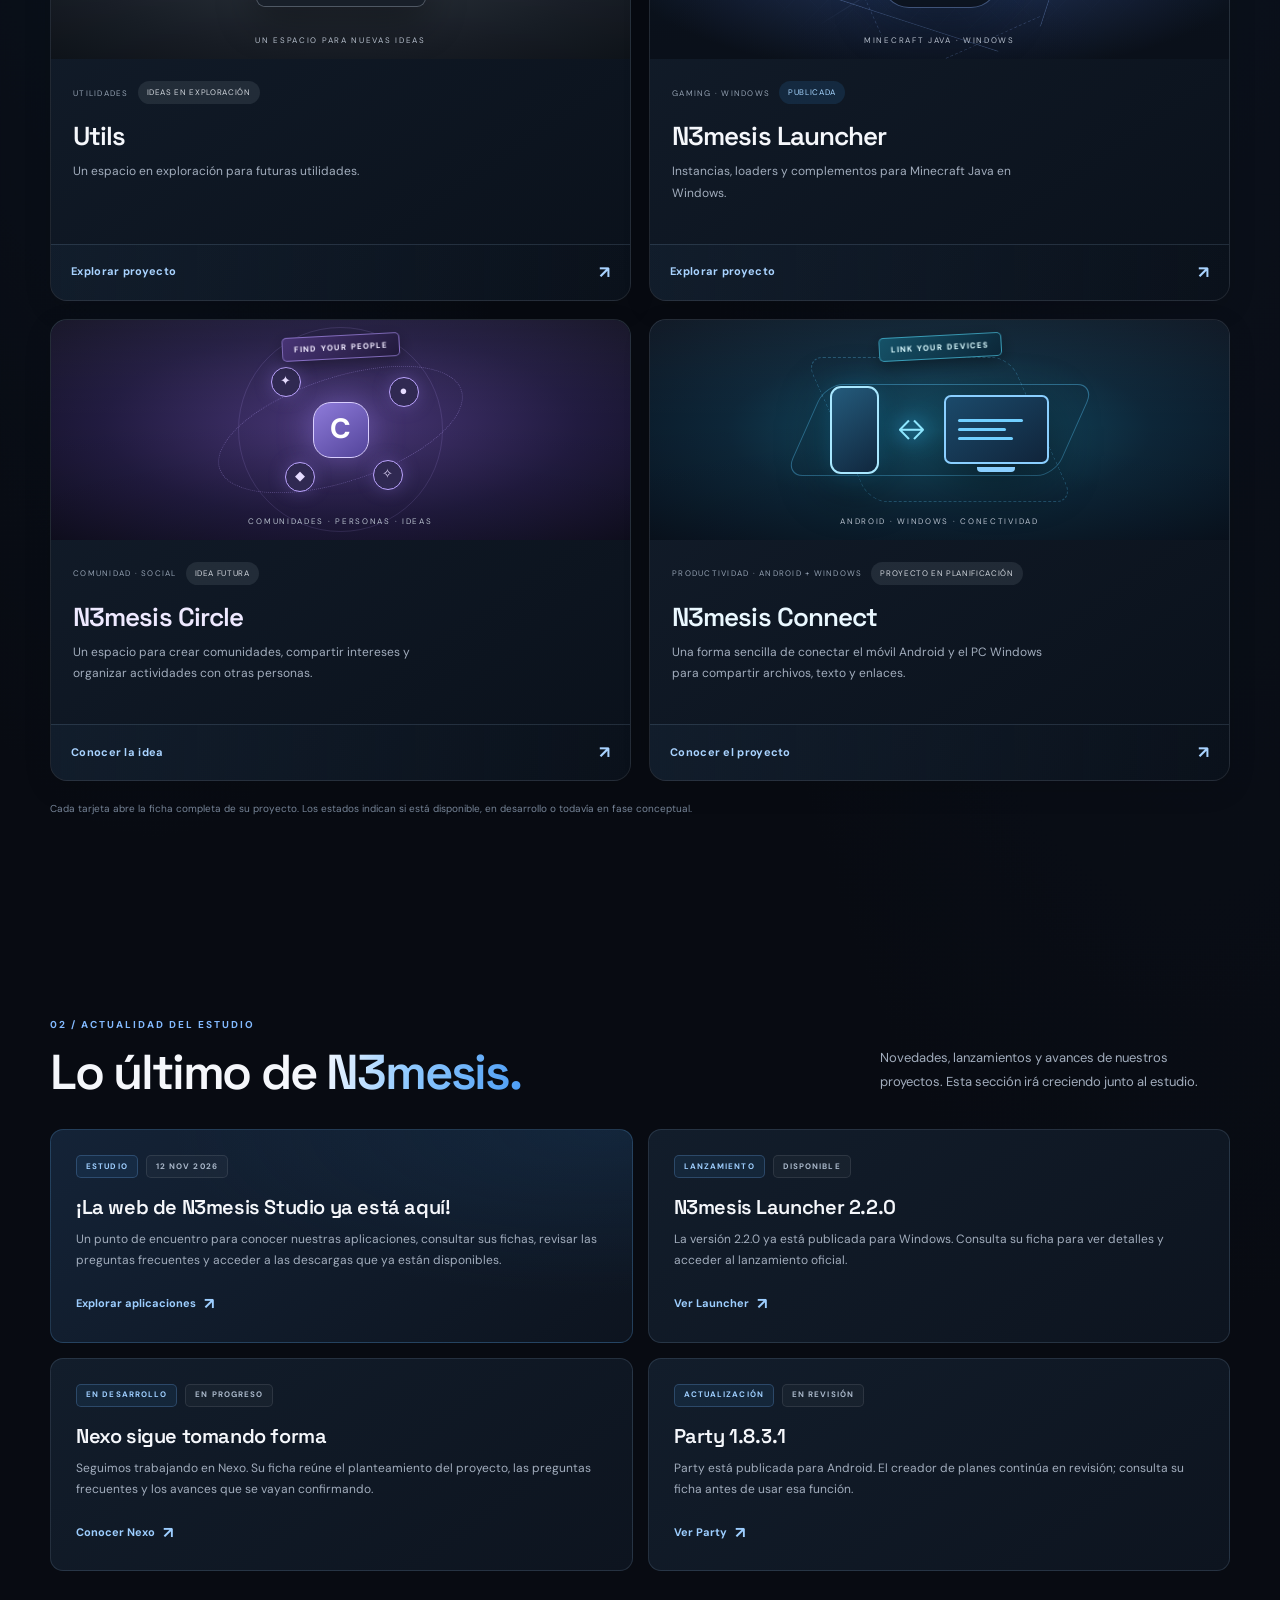
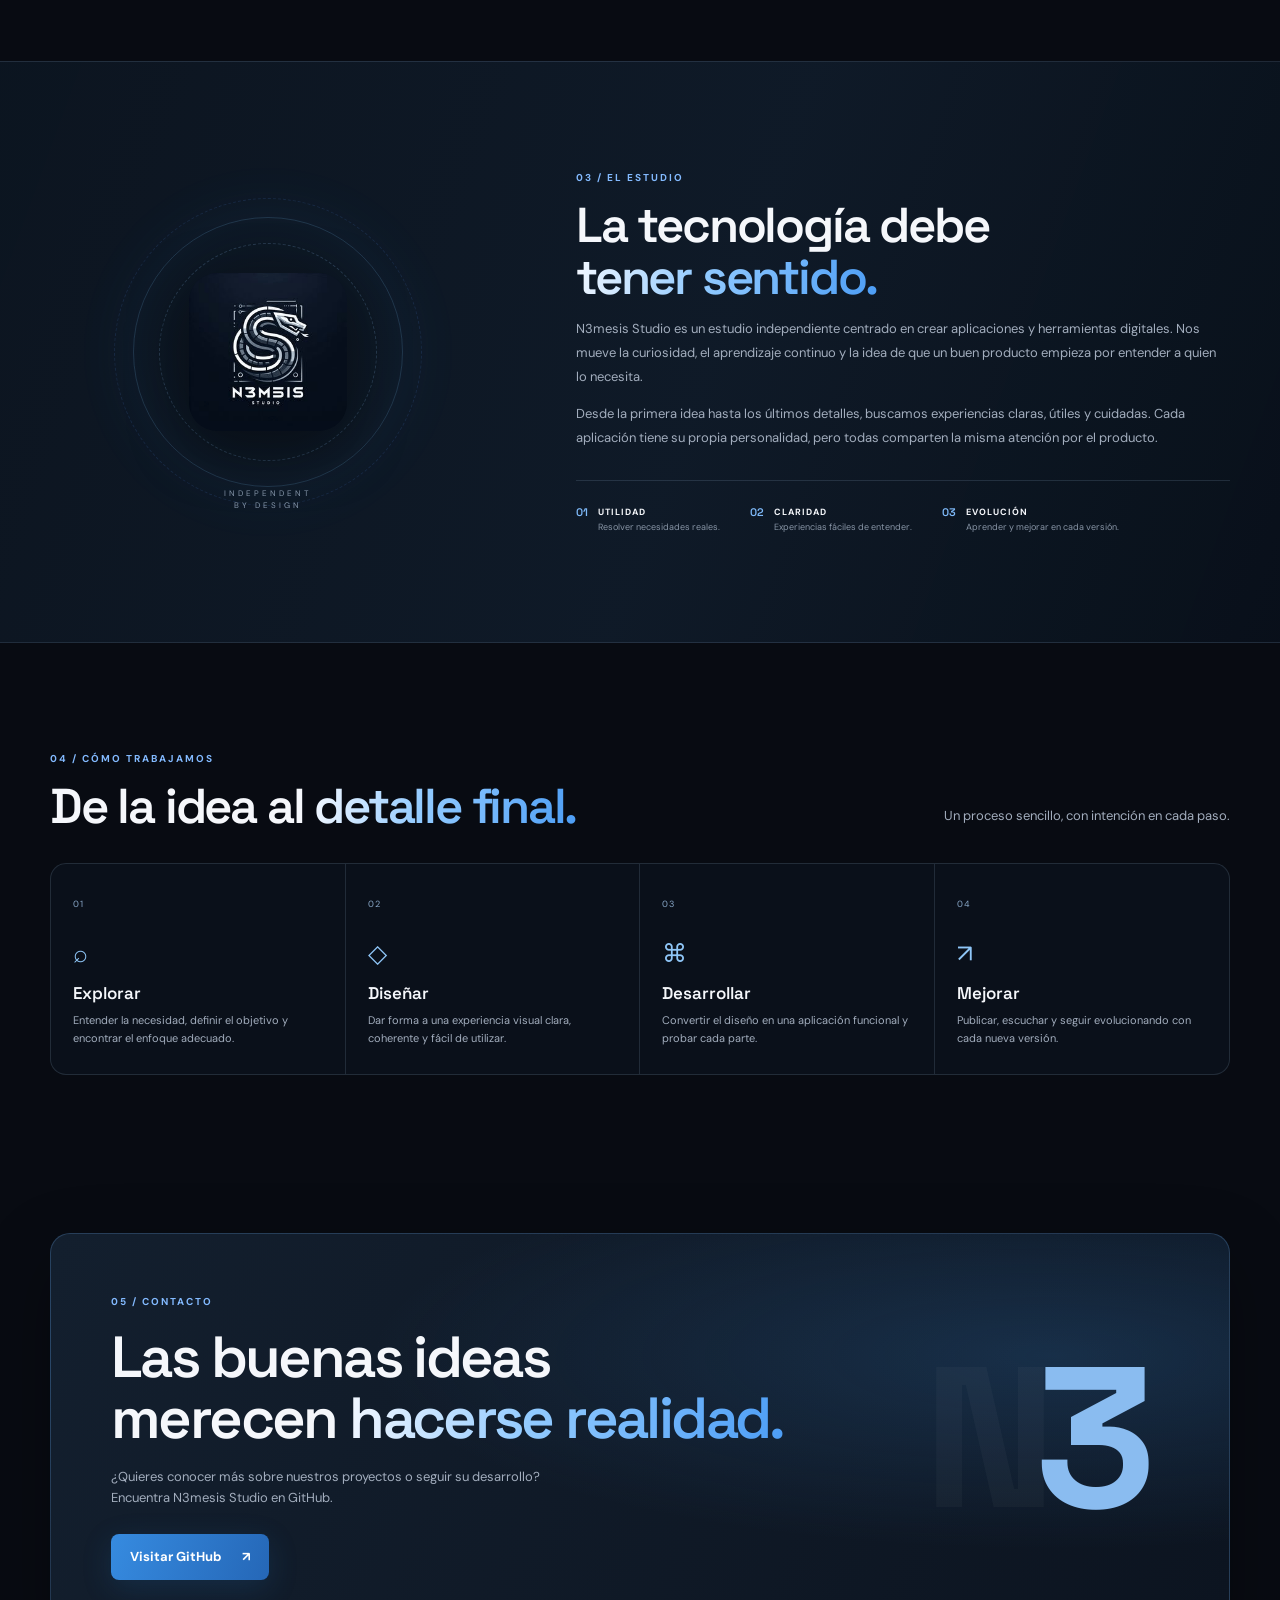
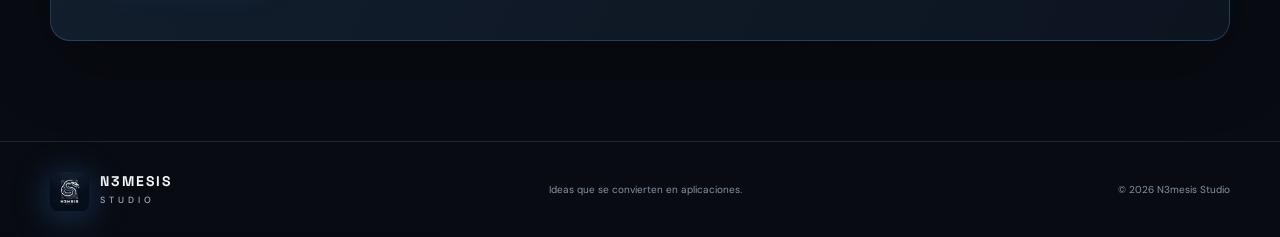
==== commit a2a84a60: "Restore homepage card order and apply premium visual system" ====
--- a/index.html
+++ b/index.html
@@ -13,31 +13,8 @@
   <link rel="preconnect" href="https://fonts.googleapis.com">
   <link rel="preconnect" href="https://fonts.gstatic.com" crossorigin>
   <link href="https://fonts.googleapis.com/css2?family=DM+Sans:wght@400;500;600;700&family=Space+Grotesk:wght@400;500;600;700&display=swap" rel="stylesheet">
-  <link rel="stylesheet" href="styles.css">
+  <link rel="stylesheet" href="styles.css">\n  <link rel="stylesheet" href="premium.css">
   <script defer src="script.js"></script>
-<style>
-/* Home: jerarquía más clara y proyectos ordenados por disponibilidad */
-.hero{min-height:590px;padding-top:18px;padding-bottom:76px;gap:26px}
-.hero-copy{max-width:590px}
-.hero h1{max-width:610px;font-size:clamp(44px,5.1vw,66px);line-height:1.04}
-.hero-lead{max-width:470px;font-size:15px}
-.hero-art{height:420px}
-.hero-meta{margin-top:48px}
-.projects{padding-top:82px}
-.project-grid{grid-template-columns:repeat(3,minmax(0,1fr));gap:16px}
-.project-visual{height:190px}
-.project-info{padding:19px 18px 17px}
-.project-info h3{font-size:23px}
-a.project-card .card-explore{padding:12px 18px}
-.project-card{border-color:#ffffff19;background:linear-gradient(155deg,#141f2d,#0c131d)}
-.project-card:hover{border-color:#78baff77;box-shadow:0 16px 42px #0006}
-.project-party,.project-launcher{border-color:#6ca9e044}
-.project-party .status,.project-launcher .status{box-shadow:inset 0 0 0 1px #68a9e522}
-.news{padding-top:70px}
-@media(max-width:980px){.project-grid{grid-template-columns:repeat(2,minmax(0,1fr))}}
-@media(max-width:800px){.hero{min-height:auto;padding-top:65px}.hero-art{height:350px}.hero-meta{margin-top:36px}}
-@media(max-width:600px){.hero{padding-top:54px;padding-bottom:58px}.hero-art{height:270px}.projects{padding-top:62px}.project-grid{grid-template-columns:minmax(0,1fr)}.project-visual{height:180px}.news{padding-top:58px}}
-</style>
 </head>
 <body>
   <div class="ambient ambient-one" aria-hidden="true"></div>
@@ -103,6 +80,35 @@
           </div>
         <span class="card-explore">Explorar proyecto <span aria-hidden="true">↗</span></span></a>
 
+        <a class="project-card project-nexo" href="nexo/" aria-label="Abrir ficha de nexo">
+          <div class="project-visual visual-nexo" role="img" aria-label="Ilustración de la identidad azul de Nexo">
+            <div class="nexo-glow"></div><div class="app-logo-plaque nexo-logo-plaque"><img class="project-logo" src="assets/icon_nexo.png" alt="Logotipo de Nexo"></div>
+            <span class="visual-label">TU AGENDA, BAJO TU CONTROL</span>
+            <span class="nexo-orbit"></span><span class="visual-sticker nexo-sticker">STAY ORGANIZED</span>
+          </div>
+          <div class="project-info">
+            <div class="project-topline"><span class="project-type">PRODUCTIVIDAD · ANDROID</span><span class="status status-progress">EN DESARROLLO</span></div>
+            <h3>Nexo</h3>
+            <p class="project-description">Una agenda de contactos privada y organizada.</p>
+            
+            
+          </div>
+        <span class="card-explore">Explorar proyecto <span aria-hidden="true">↗</span></span></a>
+
+        <a class="project-card project-utils" href="utils/" aria-label="Abrir ficha de utils">
+          <div class="project-visual visual-utils" role="img" aria-label="Ilustración gris neutra para Utils">
+            <div class="utils-window"><div class="window-dots"><i></i><i></i><i></i></div><div class="utils-lines"><b></b><b></b><b></b></div><div class="utils-tile">✣</div></div>
+            <span class="visual-label">UN ESPACIO PARA NUEVAS IDEAS</span><span class="visual-sticker utils-sticker">TOOLS IN PROGRESS</span>
+          </div>
+          <div class="project-info">
+            <div class="project-topline"><span class="project-type">UTILIDADES</span><span class="status status-concept">IDEAS EN EXPLORACIÓN</span></div>
+            <h3>Utils</h3>
+            <p class="project-description">Un espacio en exploración para futuras utilidades.</p>
+            
+            
+          </div>
+        <span class="card-explore">Explorar proyecto <span aria-hidden="true">↗</span></span></a>
+
         <a class="project-card project-launcher" href="launcher/" aria-label="Abrir ficha de launcher">
           <div class="project-visual visual-launcher" role="img" aria-label="Identidad visual de N3mesis Launcher">
             <div class="launcher-circuit launcher-circuit-one"></div><div class="launcher-circuit launcher-circuit-two"></div><div class="launcher-crosshair" aria-hidden="true"></div>
@@ -118,20 +124,20 @@
           </div>
         <span class="card-explore">Explorar proyecto <span aria-hidden="true">↗</span></span></a>
 
-        <a class="project-card project-nexo" href="nexo/" aria-label="Abrir ficha de nexo">
-          <div class="project-visual visual-nexo" role="img" aria-label="Ilustración de la identidad azul de Nexo">
-            <div class="nexo-glow"></div><div class="app-logo-plaque nexo-logo-plaque"><img class="project-logo" src="assets/icon_nexo.png" alt="Logotipo de Nexo"></div>
-            <span class="visual-label">TU AGENDA, BAJO TU CONTROL</span>
-            <span class="nexo-orbit"></span><span class="visual-sticker nexo-sticker">STAY ORGANIZED</span>
-          </div>
-          <div class="project-info">
-            <div class="project-topline"><span class="project-type">PRODUCTIVIDAD · ANDROID</span><span class="status status-progress">EN DESARROLLO</span></div>
-            <h3>Nexo</h3>
-            <p class="project-description">Una agenda de contactos privada y organizada.</p>
-            
-            
-          </div>
-        <span class="card-explore">Explorar proyecto <span aria-hidden="true">↗</span></span></a>
+
+        <a class="project-card project-circle" href="circle/" aria-label="Abrir ficha de N3mesis Circle">
+          <div class="project-visual visual-circle" role="img" aria-label="Concepto visual de comunidades conectadas en N3mesis Circle">
+            <div class="circle-rings circle-rings-one"></div><div class="circle-rings circle-rings-two"></div>
+            <div class="circle-nodes"><i class="circle-node node-a">✦</i><i class="circle-node node-b">●</i><i class="circle-node node-c">◆</i><i class="circle-node node-d">✧</i><span class="circle-core">C</span></div>
+            <span class="visual-label">COMUNIDADES · PERSONAS · IDEAS</span><span class="visual-sticker circle-sticker">FIND YOUR PEOPLE</span>
+          </div>
+          <div class="project-info">
+            <div class="project-topline"><span class="project-type">COMUNIDAD · SOCIAL</span><span class="status status-concept">IDEA FUTURA</span></div>
+            <h3>N3mesis Circle</h3>
+            <p class="project-description">Un espacio para crear comunidades, compartir intereses y organizar actividades con otras personas.</p>
+          </div>
+          <span class="card-explore">Conocer la idea <span aria-hidden="true">↗</span></span>
+        </a>
 
         <a class="project-card project-connect" href="connect/" aria-label="Abrir ficha de N3mesis Connect">
           <div class="project-visual visual-connect" role="img" aria-label="Concepto visual de N3mesis Connect, móvil y ordenador conectados">
@@ -147,35 +153,7 @@
           <span class="card-explore">Conocer el proyecto <span aria-hidden="true">↗</span></span>
         </a>
       </div>
-
-        <a class="project-card project-circle" href="circle/" aria-label="Abrir ficha de N3mesis Circle">
-          <div class="project-visual visual-circle" role="img" aria-label="Concepto visual de comunidades conectadas en N3mesis Circle">
-            <div class="circle-rings circle-rings-one"></div><div class="circle-rings circle-rings-two"></div>
-            <div class="circle-nodes"><i class="circle-node node-a">✦</i><i class="circle-node node-b">●</i><i class="circle-node node-c">◆</i><i class="circle-node node-d">✧</i><span class="circle-core">C</span></div>
-            <span class="visual-label">COMUNIDADES · PERSONAS · IDEAS</span><span class="visual-sticker circle-sticker">FIND YOUR PEOPLE</span>
-          </div>
-          <div class="project-info">
-            <div class="project-topline"><span class="project-type">COMUNIDAD · SOCIAL</span><span class="status status-concept">IDEA FUTURA</span></div>
-            <h3>N3mesis Circle</h3>
-            <p class="project-description">Un espacio para crear comunidades, compartir intereses y organizar actividades con otras personas.</p>
-          </div>
-          <span class="card-explore">Conocer la idea <span aria-hidden="true">↗</span></span>
-        </a>
-
-        <a class="project-card project-utils" href="utils/" aria-label="Abrir ficha de utils">
-          <div class="project-visual visual-utils" role="img" aria-label="Ilustración gris neutra para Utils">
-            <div class="utils-window"><div class="window-dots"><i></i><i></i><i></i></div><div class="utils-lines"><b></b><b></b><b></b></div><div class="utils-tile">✣</div></div>
-            <span class="visual-label">UN ESPACIO PARA NUEVAS IDEAS</span><span class="visual-sticker utils-sticker">TOOLS IN PROGRESS</span>
-          </div>
-          <div class="project-info">
-            <div class="project-topline"><span class="project-type">UTILIDADES</span><span class="status status-concept">IDEAS EN EXPLORACIÓN</span></div>
-            <h3>Utils</h3>
-            <p class="project-description">Un espacio en exploración para futuras utilidades.</p>
-            
-            
-          </div>
-        <span class="card-explore">Explorar proyecto <span aria-hidden="true">↗</span></span></a>
-      </div><p class="section-footnote">Cada tarjeta abre la ficha completa de su proyecto. Los estados indican si está disponible, en desarrollo o todavía en fase conceptual.</p>
+      <p class="section-footnote">Cada tarjeta abre la ficha completa de su proyecto. Los estados indican si está disponible, en desarrollo o todavía en fase conceptual.</p>
     </section>
 
     <section class="news section-wrap section" id="novedades">
--- a/premium.css
+++ b/premium.css
@@ -0,0 +1,67 @@
+/* N3mesis Studio — sistema visual premium */
+:root{--premium-line:rgba(164,190,222,.14);--premium-panel:linear-gradient(145deg,rgba(20,31,46,.96),rgba(10,17,27,.98));--premium-shadow:0 24px 70px rgba(0,0,0,.28)}
+html{scroll-behavior:smooth}
+body{background-image:radial-gradient(ellipse at 12% 2%,rgba(35,105,180,.12),transparent 34%),radial-gradient(ellipse at 92% 28%,rgba(37,76,128,.09),transparent 30%)}
+::selection{background:rgba(87,157,232,.34);color:#fff}
+a,button{-webkit-tap-highlight-color:transparent}
+:focus-visible{outline:2px solid #8bc5ff;outline-offset:4px}
+.site-header,.product-header{backdrop-filter:blur(18px);border-bottom-color:var(--premium-line)}
+.site-header{position:sticky;top:0;background:rgba(8,11,18,.82)}
+.brand-mark,.brand-logo-image{filter:drop-shadow(0 5px 18px rgba(65,145,225,.18))}
+.nav{gap:clamp(18px,2.5vw,36px)}
+.nav a{transition:color .2s ease,opacity .2s ease}
+.nav-cta{border-radius:999px;padding:10px 18px;background:rgba(66,139,211,.08);transition:background .2s,border-color .2s,transform .2s}
+.nav-cta:hover{background:rgba(66,139,211,.17);border-color:#79b9f4;transform:translateY(-1px)}
+.hero{position:relative}
+.hero:before{content:"";position:absolute;inset:8% 2% 10% 28%;pointer-events:none;background:radial-gradient(ellipse,rgba(35,107,187,.10),transparent 65%);filter:blur(28px)}
+.hero h1{letter-spacing:-.055em;text-wrap:balance}
+.hero-lead,.section-heading>p,.about-copy>p{line-height:1.85}
+.hero-actions .button,.hero-actions .primary-button{border-radius:999px;box-shadow:0 9px 30px rgba(40,120,200,.16);transition:transform .2s,box-shadow .2s}
+.hero-actions .button:hover,.hero-actions .primary-button:hover{transform:translateY(-2px);box-shadow:0 13px 34px rgba(40,120,200,.24)}
+.hero-art{filter:drop-shadow(0 18px 38px rgba(0,0,0,.2))}
+.section{position:relative}
+.section-heading{margin-bottom:30px}
+.section-heading h2,.about h2,.contact h2{letter-spacing:-.045em;text-wrap:balance}
+.project-grid{gap:18px}
+.project-card{overflow:hidden;border:1px solid rgba(255,255,255,.09);border-radius:17px;background:var(--premium-panel);box-shadow:0 8px 28px rgba(0,0,0,.12);transition:transform .28s ease,border-color .28s ease,box-shadow .28s ease}
+.project-card:hover{transform:translateY(-5px);border-color:rgba(124,184,239,.42);box-shadow:var(--premium-shadow)}
+.project-visual{position:relative;overflow:hidden}
+.project-visual:after{content:"";position:absolute;inset:0;pointer-events:none;background:linear-gradient(180deg,rgba(255,255,255,.035),transparent 45%,rgba(0,0,0,.12))}
+.project-info{padding:22px 22px 24px}
+.project-info h3{letter-spacing:-.035em}
+.project-description{line-height:1.8}
+.card-explore{border-top:1px solid rgba(255,255,255,.07);padding:14px 21px;color:#c4d9ee;font-size:11px;letter-spacing:.02em;transition:color .2s,background .2s}
+.project-card:hover .card-explore{color:#fff;background:rgba(87,151,214,.07)}
+.project-party:hover{border-color:rgba(255,145,80,.42)}
+.project-nexo:hover{border-color:rgba(91,166,235,.42)}
+.project-launcher:hover{border-color:rgba(130,162,255,.42)}
+.project-connect:hover{border-color:rgba(91,205,238,.42)}
+.project-circle:hover{border-color:rgba(177,145,255,.42)}
+.news{position:relative}
+.about{background:linear-gradient(110deg,rgba(12,21,33,.94),rgba(15,27,42,.92) 55%,rgba(9,16,26,.96));border-color:var(--premium-line)}
+.about-ring{opacity:.8}
+.steps{border-radius:16px;background:rgba(14,22,33,.55)}
+.steps article{transition:background .2s}
+.steps article:hover{background:rgba(87,151,214,.055)}
+.contact-panel{border-radius:20px;box-shadow:var(--premium-shadow);background:radial-gradient(ellipse at 85% 30%,rgba(43,94,145,.34),transparent 48%),linear-gradient(115deg,#131f2e,#0c1420)}
+.footer{border-color:var(--premium-line)}
+.product-header{position:relative}
+.back-link{padding:9px 13px;border:1px solid transparent;border-radius:999px;transition:all .2s}
+.back-link:hover{border-color:var(--line);background:rgba(255,255,255,.035)}
+.product-hero{position:relative;isolation:isolate}
+.product-hero:after{content:"";position:absolute;z-index:-1;right:4%;top:12%;width:min(44vw,440px);aspect-ratio:1;border-radius:50%;background:radial-gradient(circle,var(--accent) 0%,transparent 68%);opacity:.075;filter:blur(24px);pointer-events:none}
+.product-title-row h1{letter-spacing:-.055em}
+.app-icon,.showcase-icon,.connect-symbol,.circle-symbol{filter:drop-shadow(0 16px 30px rgba(0,0,0,.28))}
+.product-section{position:relative}
+.feature-grid article{border-radius:16px;background:linear-gradient(145deg,rgba(21,32,47,.94),rgba(12,19,29,.98));border-color:var(--premium-line);transition:transform .24s,border-color .24s,box-shadow .24s}
+.feature-grid article:hover{transform:translateY(-3px);border-color:color-mix(in srgb,var(--accent) 42%,transparent);box-shadow:0 18px 44px rgba(0,0,0,.2)}
+.screens-section{background:rgba(255,255,255,.018);border-color:var(--premium-line)}
+.screenshot-card,.screenshot-placeholder{border-radius:16px;overflow:hidden}
+.download-panel{border-radius:20px;box-shadow:0 18px 55px rgba(0,0,0,.2)}
+.download-button{border-radius:999px;box-shadow:0 9px 28px color-mix(in srgb,var(--accent) 18%,transparent)}
+.faq-list details{transition:background .2s}
+.faq-list details[open]{background:rgba(255,255,255,.018)}
+.product-footer{border-color:var(--premium-line)}
+@media(max-width:800px){.site-header{position:relative}.hero:before{inset:5% 0 0}.project-grid{gap:14px}.project-card:hover,.feature-grid article:hover{transform:none}.product-hero:after{right:0;top:5%;width:75vw}}
+@media(max-width:600px){.project-card{border-radius:15px}.project-info{padding:19px}.card-explore{padding:13px 19px}.contact-panel{border-radius:16px}}
+@media(prefers-reduced-motion:reduce){*,*::before,*::after{scroll-behavior:auto!important;transition:none!important;animation:none!important}}
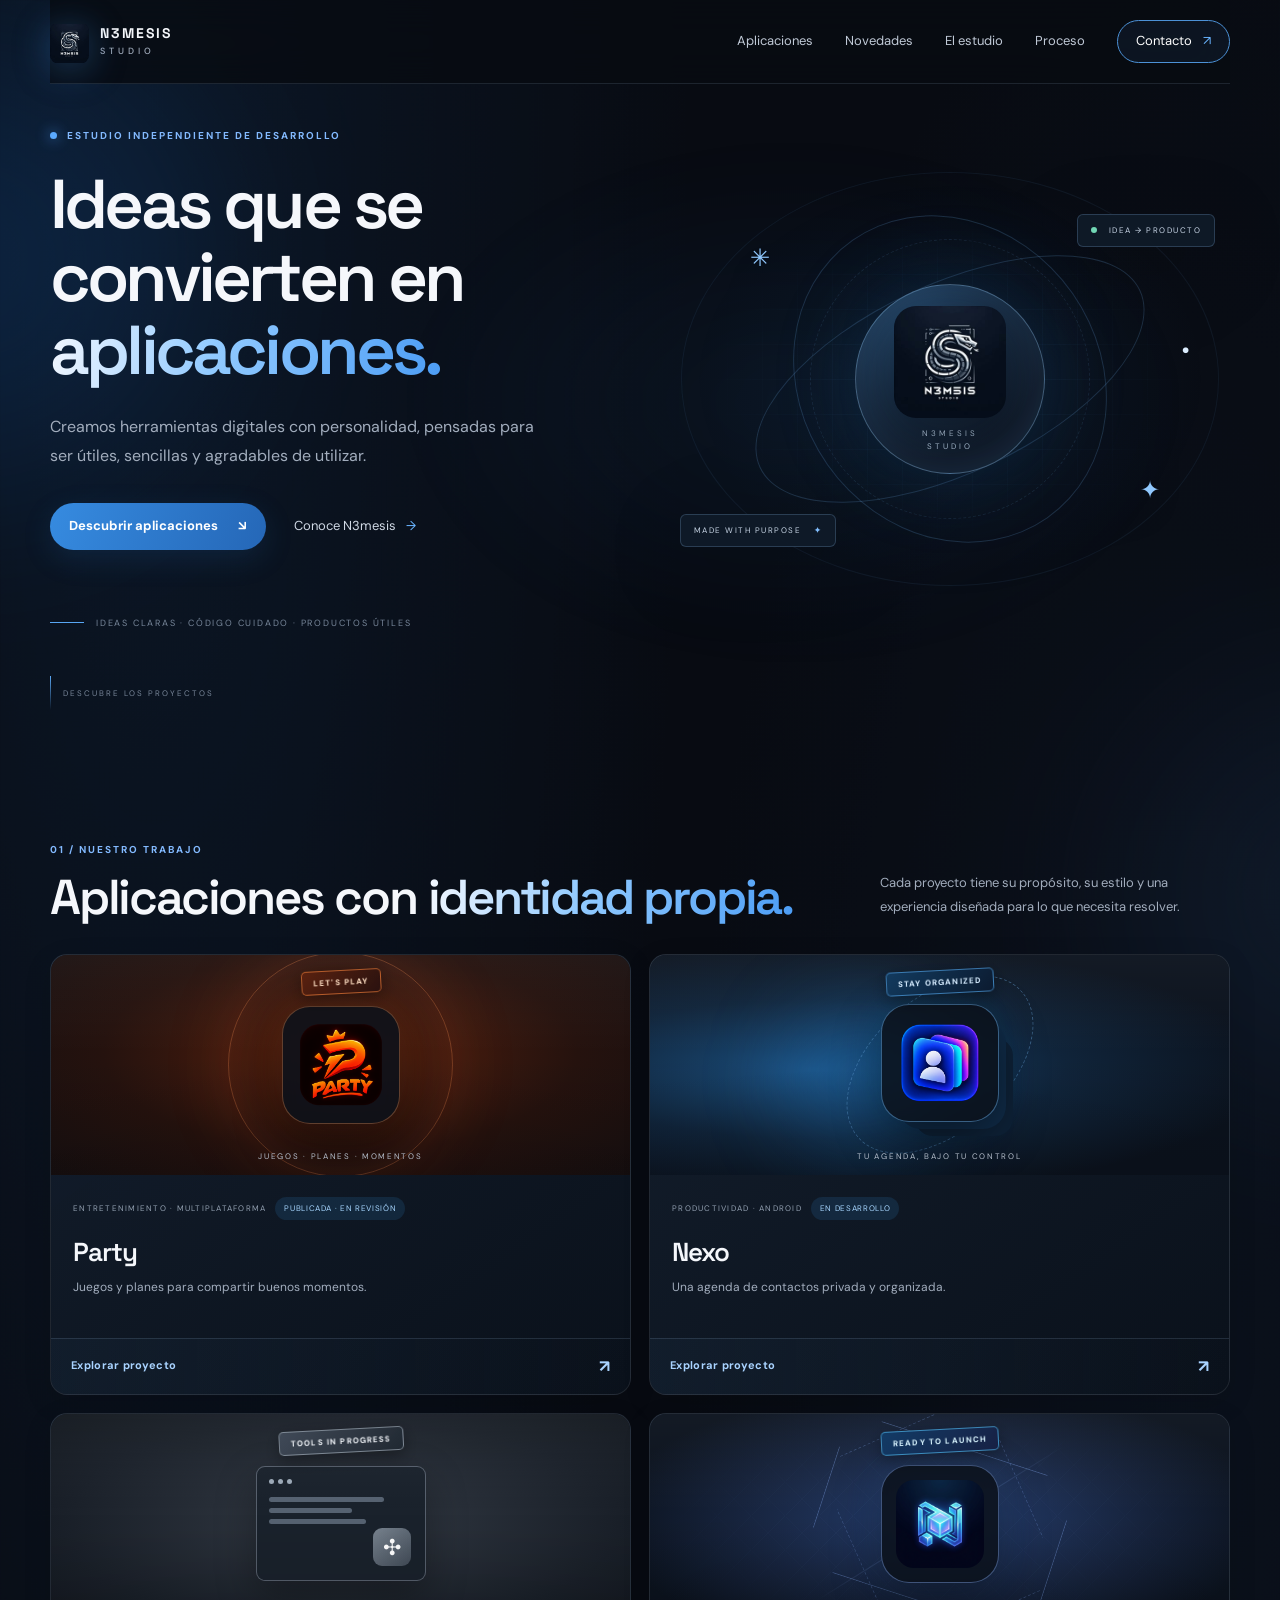
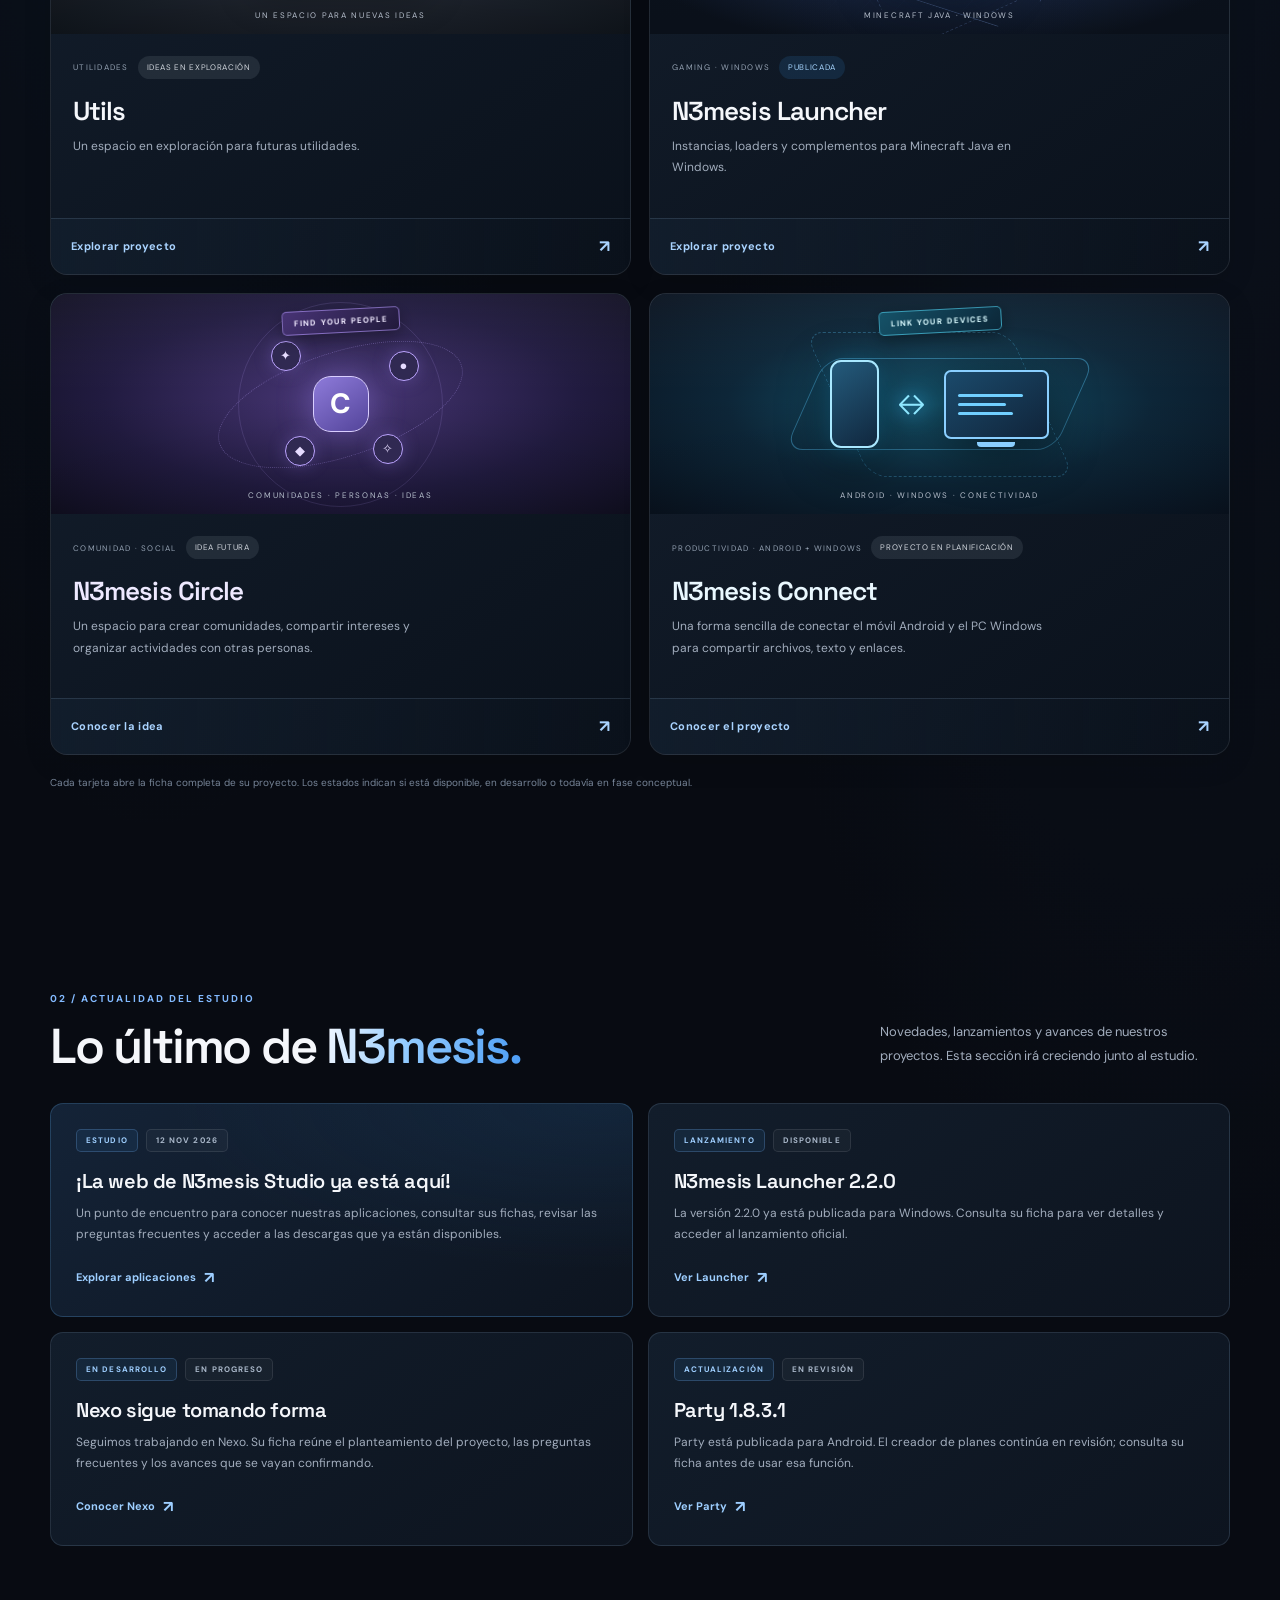
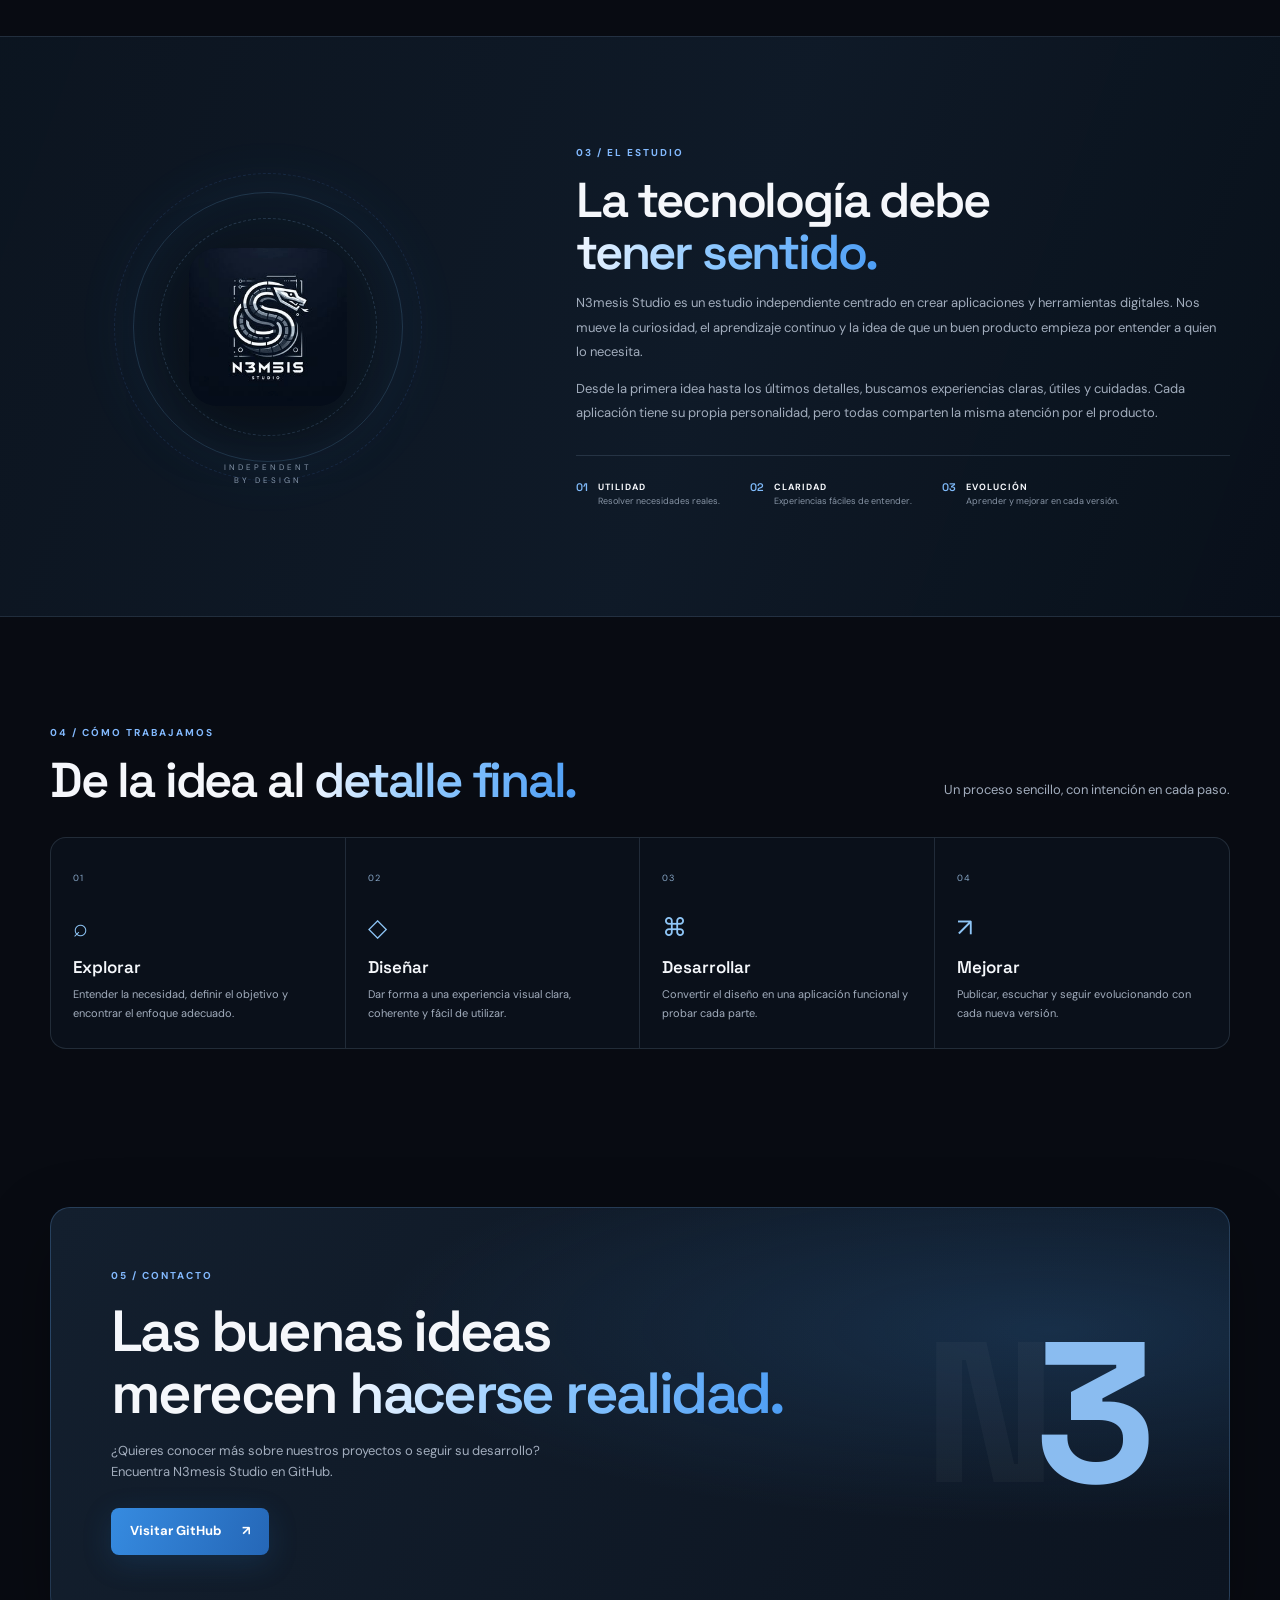
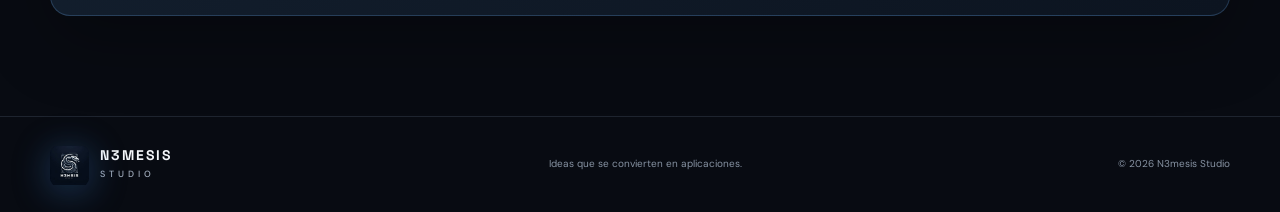
==== commit f185e5ad: "Normalize premium stylesheet link in index.html" ====
--- a/index.html
+++ b/index.html
@@ -13,7 +13,8 @@
   <link rel="preconnect" href="https://fonts.googleapis.com">
   <link rel="preconnect" href="https://fonts.gstatic.com" crossorigin>
   <link href="https://fonts.googleapis.com/css2?family=DM+Sans:wght@400;500;600;700&family=Space+Grotesk:wght@400;500;600;700&display=swap" rel="stylesheet">
-  <link rel="stylesheet" href="styles.css">\n  <link rel="stylesheet" href="premium.css">
+  <link rel="stylesheet" href="styles.css">
+  <link rel="stylesheet" href="premium.css">
   <script defer src="script.js"></script>
 </head>
 <body>
